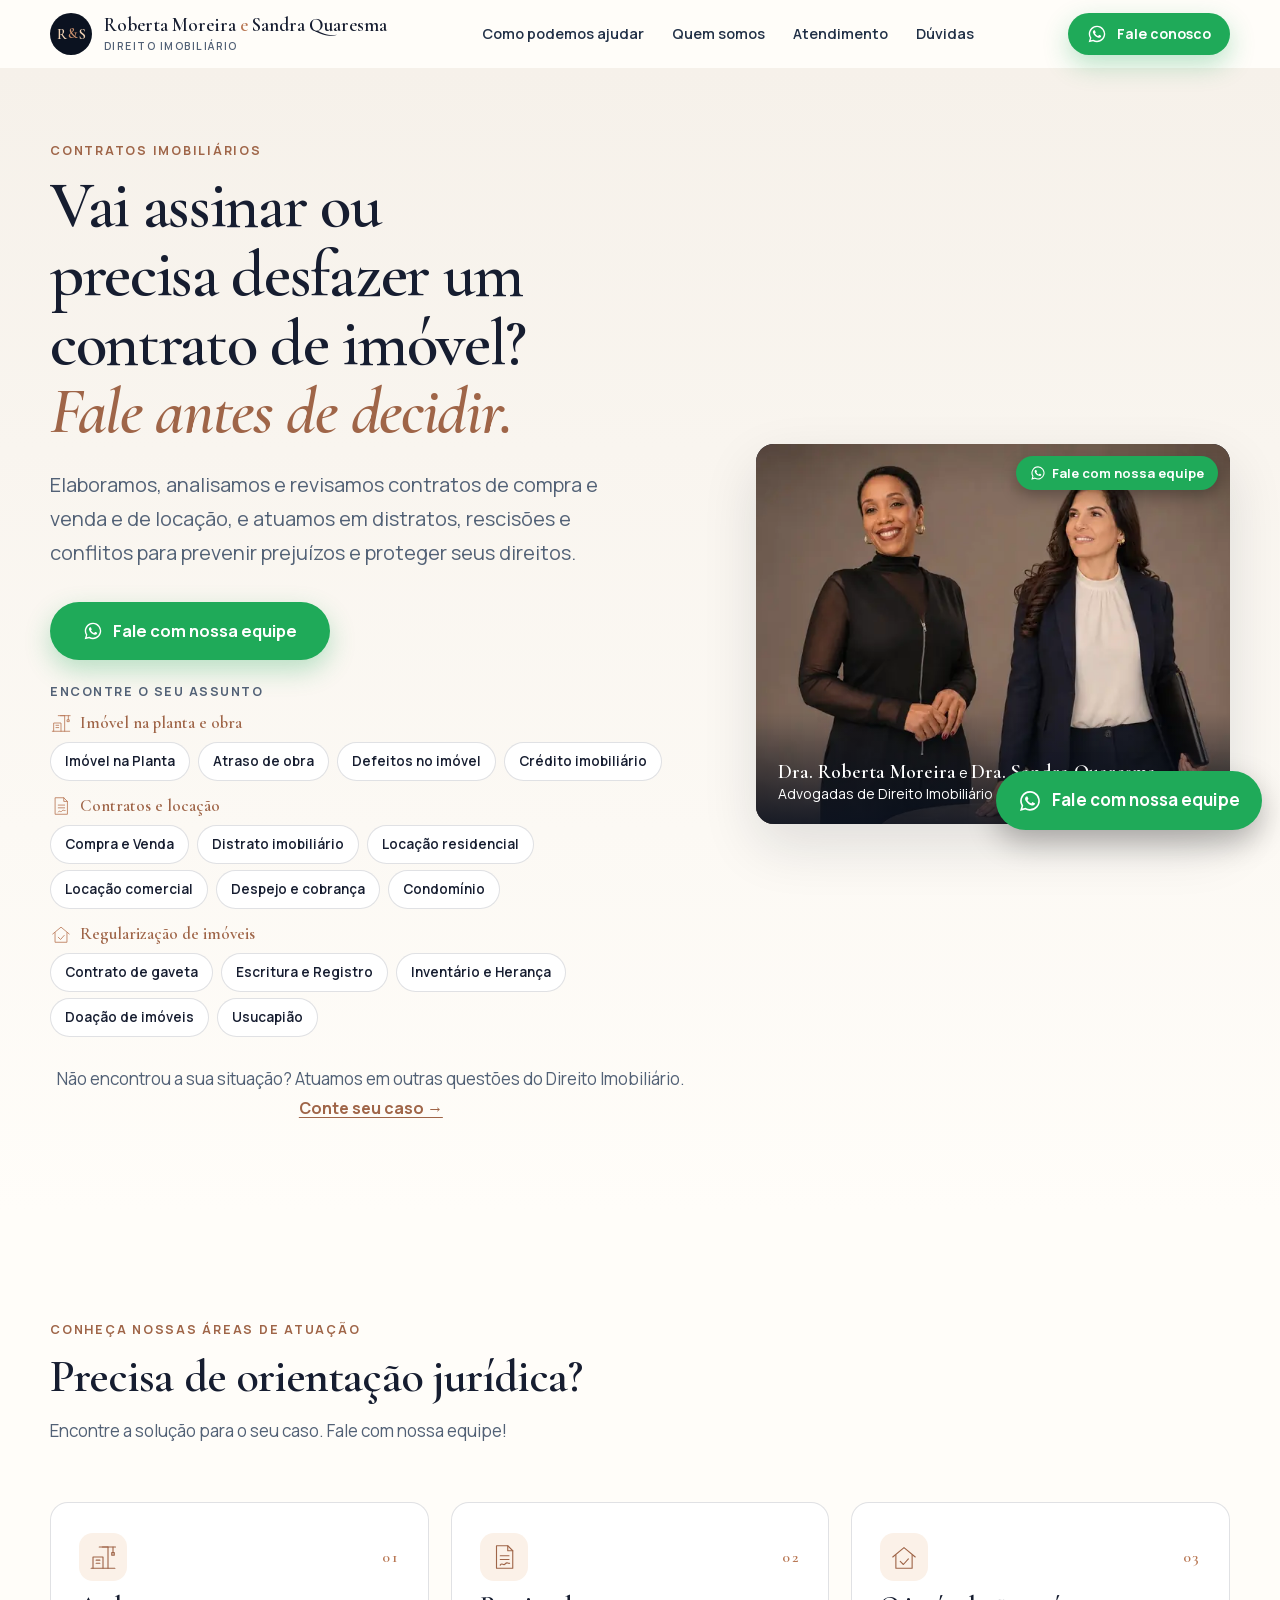
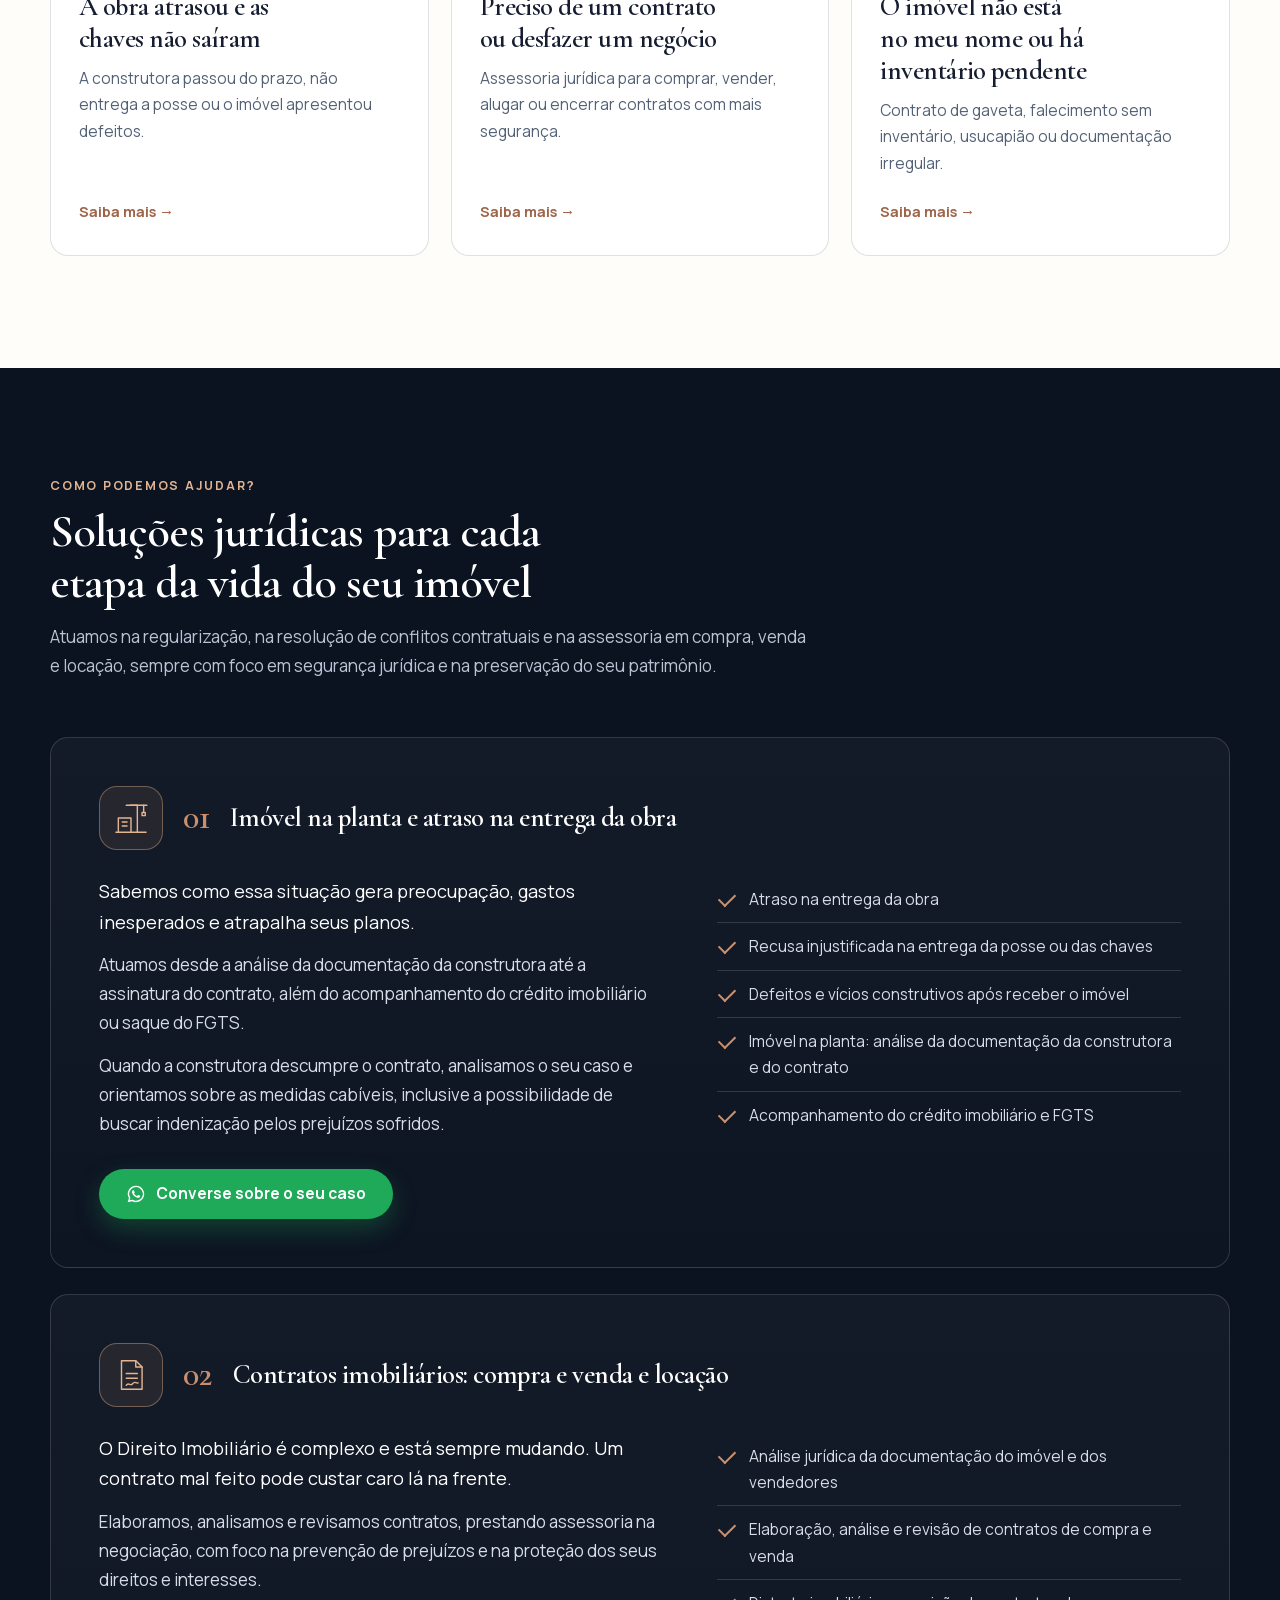
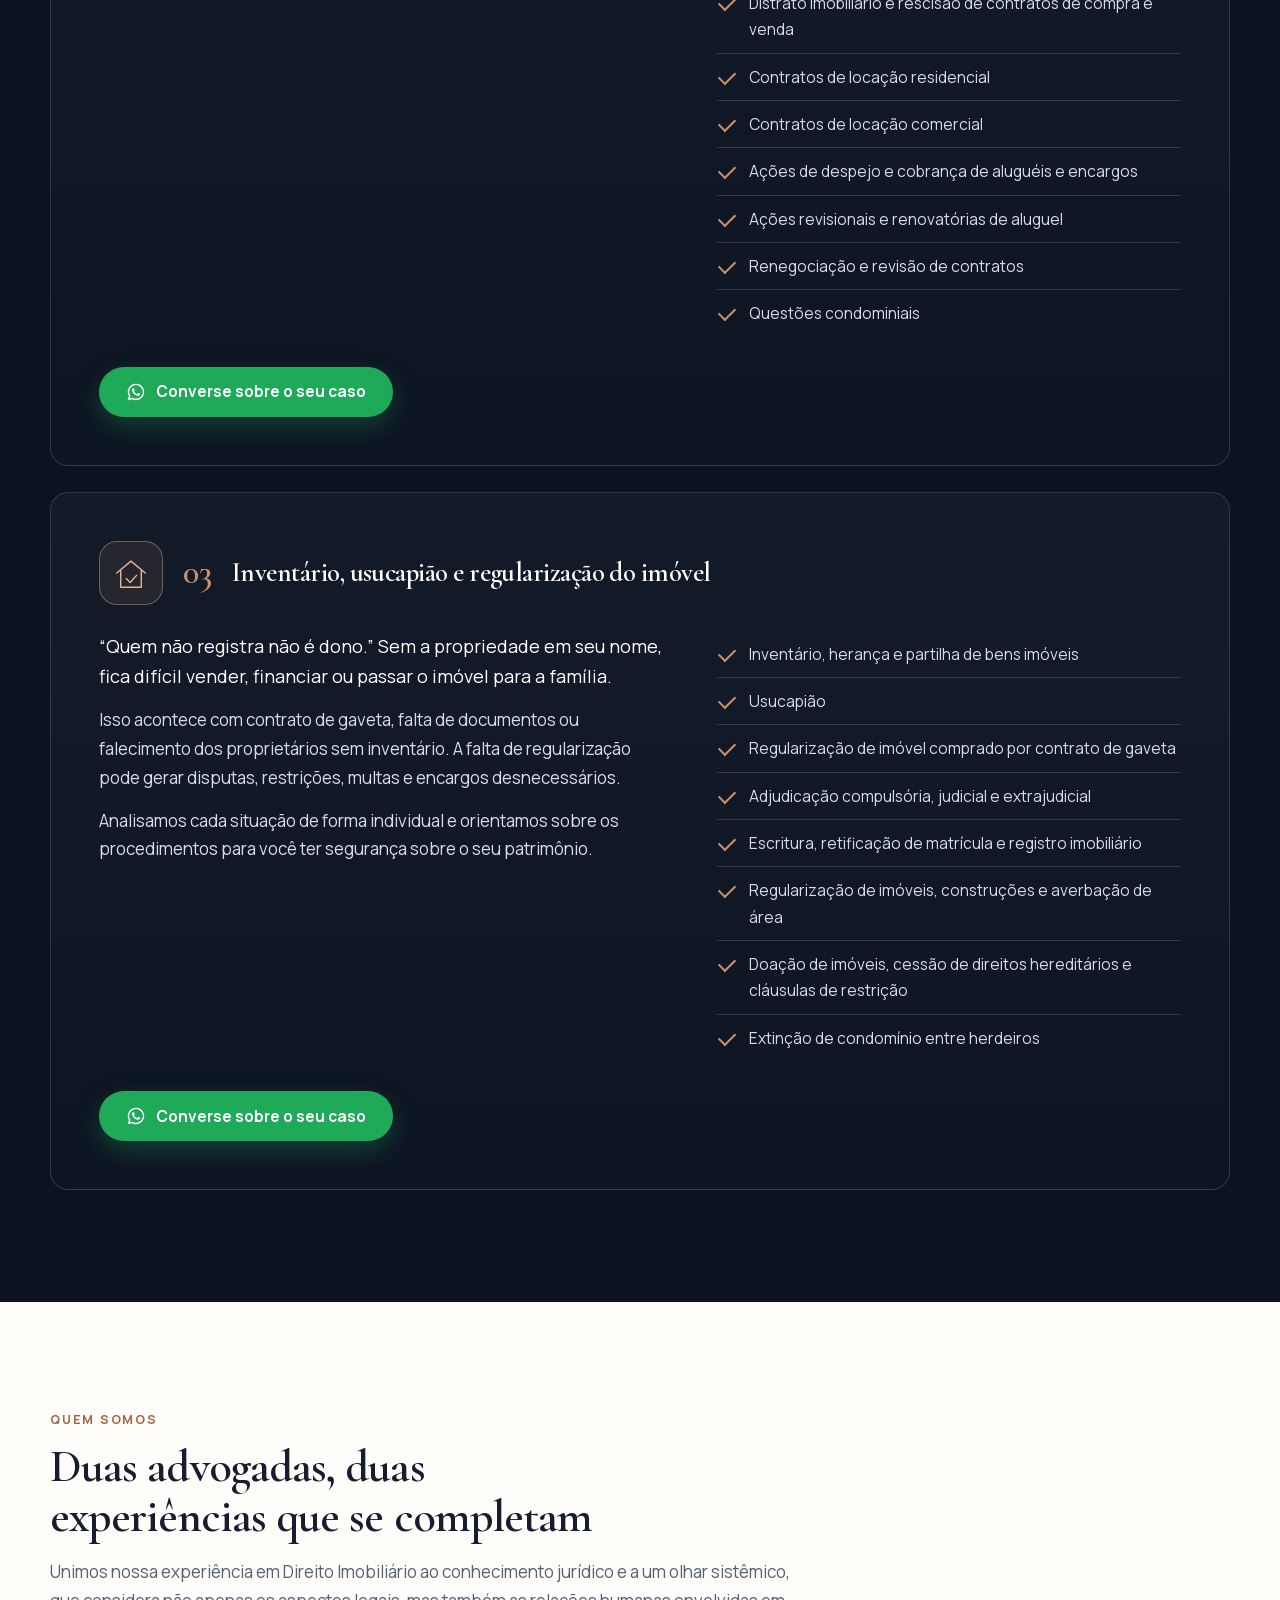
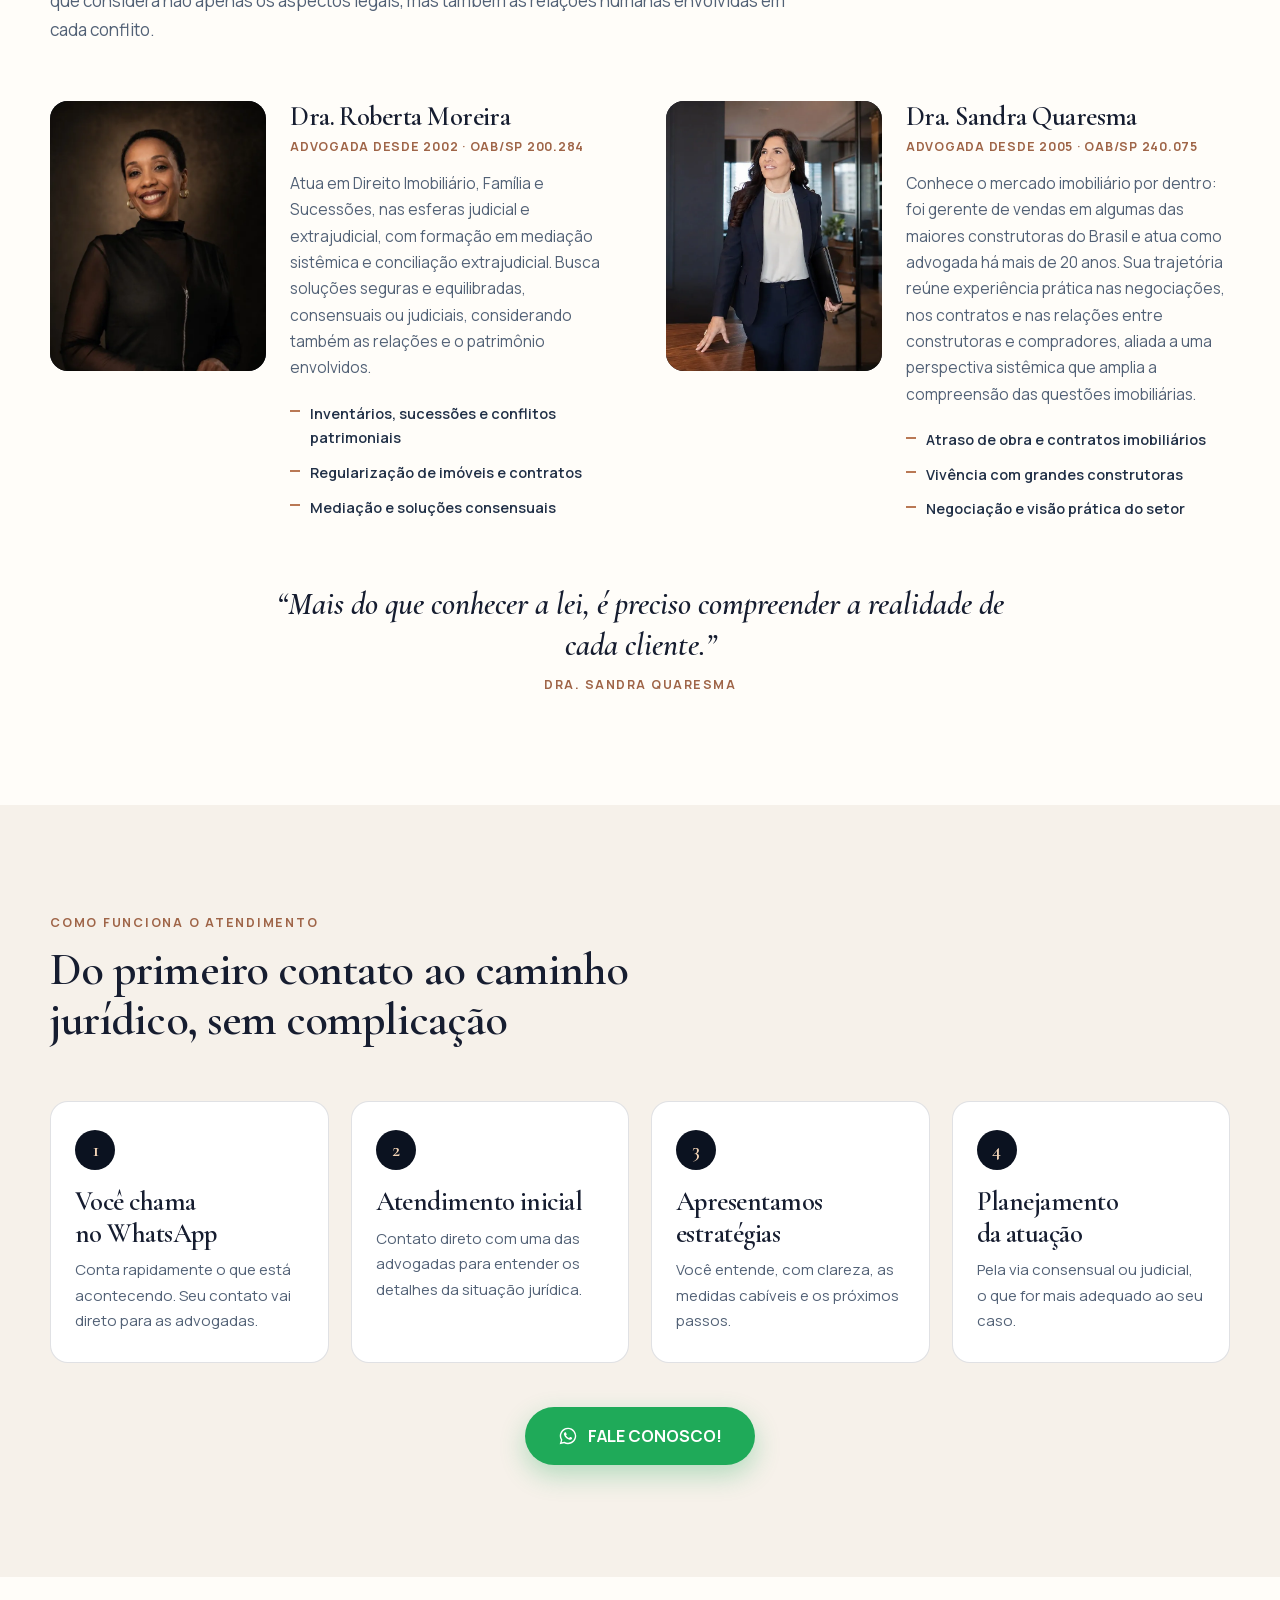
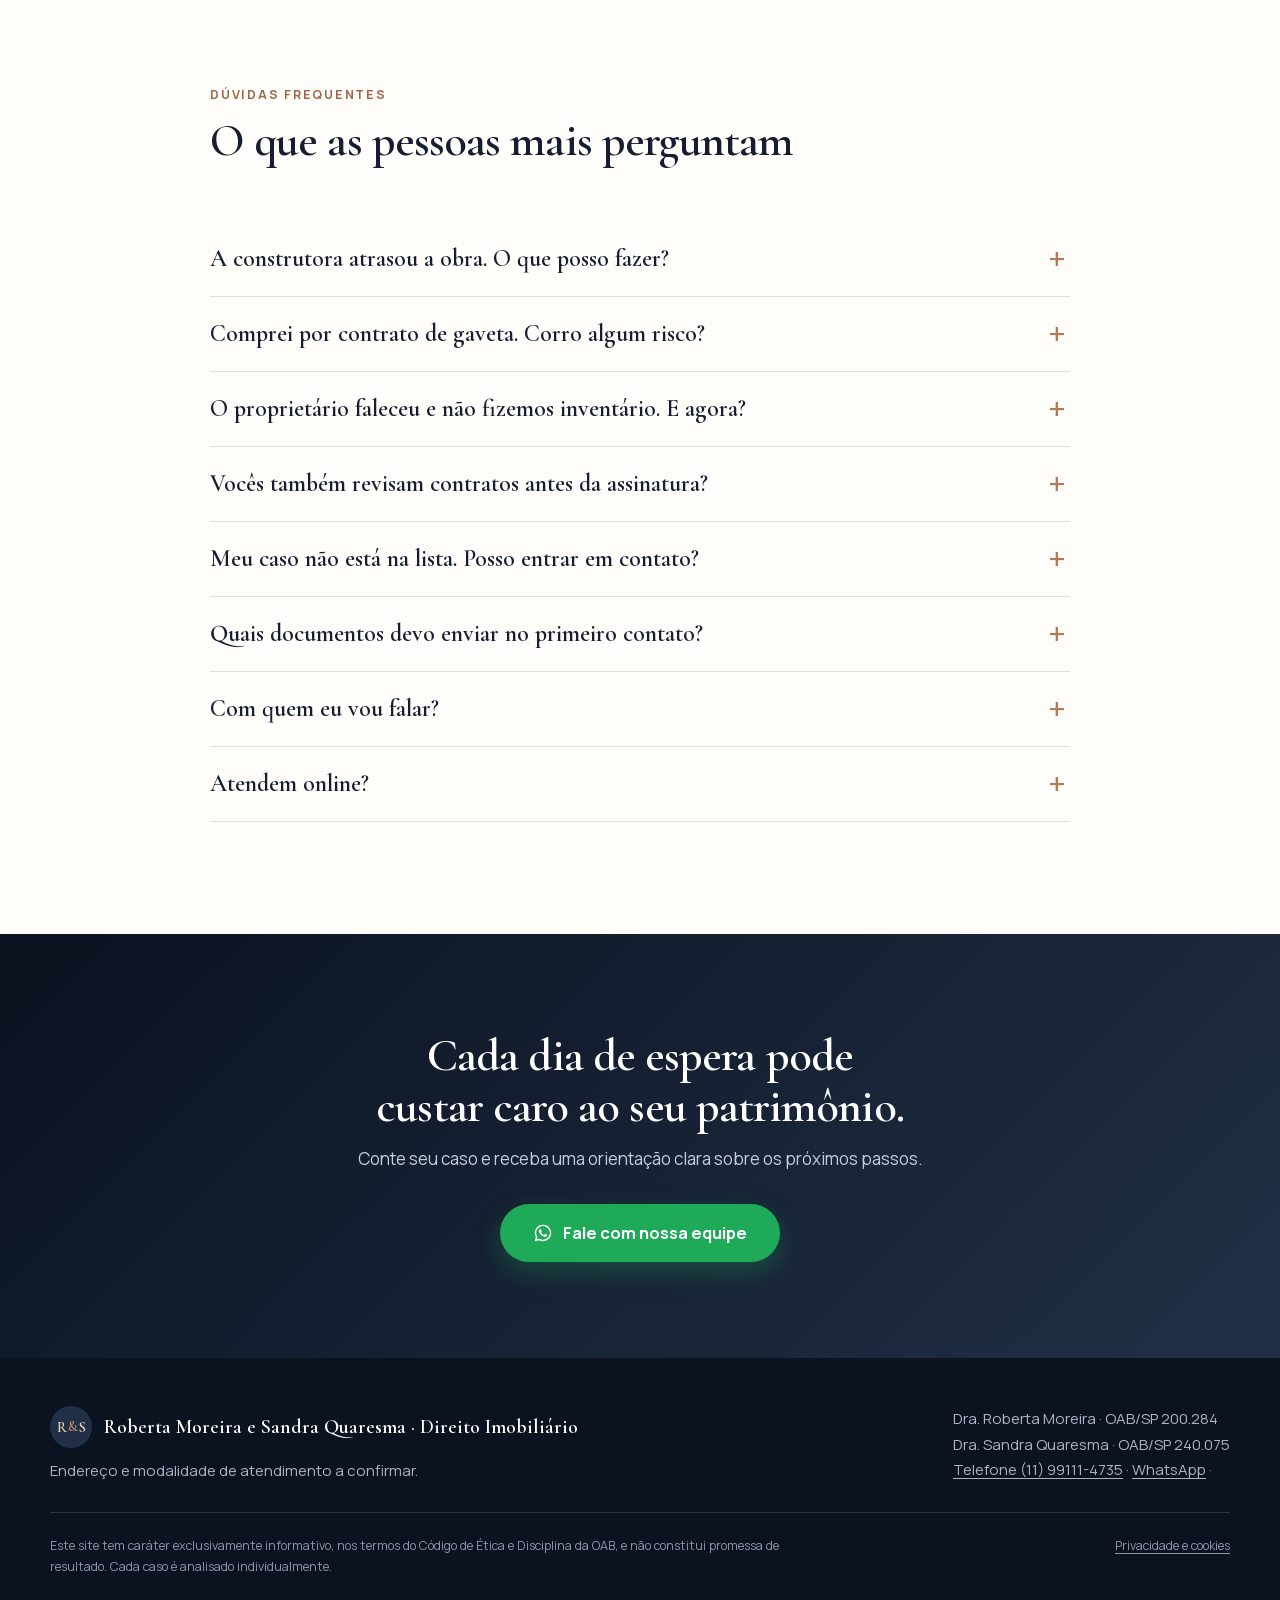
==== tema-contratos.html @ 880c6e30 "LP: CSS crítico, fontes próprias e páginas de tema estáticas (CLS e LCP); respiro no topo (legenda a" ====
<!doctype html>
<html lang="pt-BR" class="no-js">
<head>
  <meta charset="utf-8">
  <meta name="viewport" content="width=device-width, initial-scale=1, viewport-fit=cover">
  <link rel="preload" as="image" type="image/webp" href="/assets/img/roberta-e-sandra-768.webp" imagesrcset="/assets/img/roberta-e-sandra-768.webp 768w, /assets/img/roberta-e-sandra-1536.webp 1536w" imagesizes="(max-width: 960px) calc(100vw - 40px), 472px" fetchpriority="high">
  <link rel="preload" as="font" type="font/woff2" href="/assets/fonts/cormorant-garamond-normal.woff2" crossorigin>
  <link rel="preload" as="font" type="font/woff2" href="/assets/fonts/cormorant-garamond-italic.woff2" crossorigin>
  <link rel="preload" as="font" type="font/woff2" href="/assets/fonts/manrope.woff2" crossorigin>
  <!-- Google Tag Manager -->
  <script>(function(w,d,s,l,i){w[l]=w[l]||[];w[l].push({'gtm.start':
  new Date().getTime(),event:'gtm.js'});var f=d.getElementsByTagName(s)[0],
  j=d.createElement(s),dl=l!='dataLayer'?'&l='+l:'';j.async=true;j.src=
  'https://www.googletagmanager.com/gtm.js?id='+i+dl;f.parentNode.insertBefore(j,f);
  })(window,document,'script','dataLayer','GTM-NZN99WKX');</script>
  <!-- End Google Tag Manager -->
  <!-- Microsoft Clarity -->
  <script type="text/javascript">
    (function(c,l,a,r,i,t,y){
        c[a]=c[a]||function(){(c[a].q=c[a].q||[]).push(arguments)};
        t=l.createElement(r);t.async=1;t.src="https://www.clarity.ms/tag/"+i;
        y=l.getElementsByTagName(r)[0];y.parentNode.insertBefore(t,y);
    })(window, document, "clarity", "script", "zeppc6o10v");
  </script>
  <!-- End Microsoft Clarity -->
  <!-- Cadê o Lead -->
  <script src="https://cadeolead.com.br/tracker.js" data-key="pk_4b12a4bc3ca8487f8f5b4b126a5390c2" data-consent="banner" async></script>
  <!-- End Cadê o Lead -->
  <meta name="theme-color" content="#0b1220">
  <title>Contratos imobiliários | Roberta Moreira e Sandra Quaresma</title>
  <meta name="description" content="Elaboramos, analisamos e revisamos contratos de compra e venda e de locação, e atuamos em distratos, rescisões e conflitos para prevenir prejuízos e proteger seus direitos.">
  <meta property="og:title" content="Contratos imobiliários | Roberta Moreira e Sandra Quaresma">
  <meta property="og:description" content="Problema com seu imóvel? Analisamos seu caso e orientamos o melhor caminho.">
  <meta property="og:type" content="website">
  <meta property="og:locale" content="pt_BR">
  <meta name="robots" content="noindex"><!-- remover quando a página for ao ar no domínio definitivo -->
  <script>try{if(localStorage.getItem("lh_consent")===null)document.documentElement.classList.add("pede-cookies")}catch(e){document.documentElement.classList.add("pede-cookies")}</script>
  <style>@font-face{font-family:"Cormorant Garamond";font-style:normal;font-weight:500 700;font-display:swap;src:url(/assets/fonts/cormorant-garamond-normal.woff2) format("woff2")}@font-face{font-family:"Cormorant Garamond";font-style:italic;font-weight:500 700;font-display:swap;src:url(/assets/fonts/cormorant-garamond-italic.woff2) format("woff2")}@font-face{font-family:"Manrope";font-style:normal;font-weight:400 700;font-display:swap;src:url(/assets/fonts/manrope.woff2) format("woff2")}@font-face{font-family:"CG Georgia";font-style:normal;font-weight:500 700;src:local("Georgia Bold"),local("Georgia-Bold");size-adjust:79.5%}@font-face{font-family:"CG Georgia";font-style:italic;font-weight:500 700;src:local("Georgia Bold Italic"),local("Georgia-BoldItalic");size-adjust:71.2%}@font-face{font-family:"CG Noto";font-style:normal;font-weight:500 700;src:local("Noto Serif Bold"),local("NotoSerif-Bold");size-adjust:79.0%}@font-face{font-family:"CG Noto";font-style:italic;font-weight:500 700;src:local("Noto Serif Bold Italic"),local("NotoSerif-BoldItalic");size-adjust:71.1%}@font-face{font-family:"CG Times";font-style:normal;font-weight:500 700;src:local("Times New Roman Bold"),local("TimesNewRomanPS-BoldMT"),local("Liberation Serif Bold"),local("LiberationSerif-Bold");size-adjust:91.5%}@font-face{font-family:"CG Times";font-style:italic;font-weight:500 700;src:local("Times New Roman Bold Italic"),local("TimesNewRomanPS-BoldItalicMT"),local("Liberation Serif Bold Italic"),local("LiberationSerif-BoldItalic");size-adjust:86.1%}@font-face{font-family:"MR Arial";font-style:normal;font-weight:400 500;src:local("Arial"),local("ArialMT"),local("Helvetica"),local("Liberation Sans"),local("LiberationSans"),local("Arimo");size-adjust:103.25%}@font-face{font-family:"MR Arial";font-style:normal;font-weight:600 700;src:local("Arial Bold"),local("Arial-BoldMT"),local("Helvetica Bold"),local("Helvetica-Bold"),local("Liberation Sans Bold"),local("LiberationSans-Bold"),local("Arimo Bold");size-adjust:100.7%}@font-face{font-family:"MR Roboto";font-style:normal;font-weight:400 500;src:local("Roboto"),local("Roboto-Regular");size-adjust:102.5%}@font-face{font-family:"MR Roboto";font-style:normal;font-weight:600 700;src:local("Roboto Bold"),local("Roboto-Bold");size-adjust:106.6%}:root{--serif:"Cormorant Garamond","CG Georgia","CG Noto","CG Times",Georgia,serif;--sans:Manrope,"MR Arial","MR Roboto",Arial,sans-serif;--navy-950:#0b1220;--navy-900:#161d30;--navy-800:#213047;--navy-700:#324862;--copper-700:#9f6548;--copper-600:#b97855;--copper-500:#ca906d;--copper-300:#e3b491;--champagne:#f1d2b4;--ivory:#f6f1ea;--paper:#fffdf9;--graphite:#252d38;--slate:#526176;--line:rgba(22,29,48,.13);--line-d:rgba(255,255,255,.14);--wa:#1faa59;--wa-d:#168a47;--shell:min(1180px,calc(100vw - 40px));--r:18px;--shadow:0 22px 55px rgba(20,28,44,.12)}*{box-sizing:border-box}[hidden]{display:none!important}html{scroll-behavior:smooth;scroll-padding-top:80px}body{margin:0;background:var(--paper);color:var(--graphite);font:400 17px/1.7 var(--sans);-webkit-font-smoothing:antialiased}h1,h2,h3,p,ul,ol,figure{margin:0}ul,ol{padding:0;list-style:none}h1,h2,h3{font-family:var(--serif);color:var(--navy-900);font-weight:600;letter-spacing:-.02em;text-wrap:balance}h1{font-size:clamp(40px,5.6vw,66px);line-height:1.04}h1 em{color:var(--copper-700);font-style:italic}h2{font-size:clamp(32px,4vw,46px);line-height:1.1}h3{font-size:clamp(22px,2.2vw,27px);line-height:1.18}a{color:inherit;text-decoration:none}img{max-width:100%;display:block}:focus-visible{outline:3px solid var(--copper-300);outline-offset:3px}.shell{width:var(--shell);margin-inline:auto}.eyebrow{font:700 12.5px/1 var(--sans);letter-spacing:.14em;text-transform:uppercase;color:var(--copper-700);margin-bottom:14px}.section--dark .eyebrow,.sec-head--light .eyebrow{color:var(--copper-300)}.sec-head p:not(.eyebrow){margin-top:16px;color:var(--slate)}.sec-head--light p:not(.eyebrow){color:#b9c3d3}.ico{width:20px;height:20px;flex:none}.btn{display:inline-flex;align-items:center;justify-content:center;gap:10px;padding:14px 26px;border-radius:999px;border:1.5px solid transparent;font:700 15.5px/1.2 var(--sans);cursor:pointer;transition:transform .15s,background .15s,box-shadow .15s;text-align:center}.btn:hover{transform:translateY(-2px)}.btn--wa{background:var(--wa);color:#fff;box-shadow:0 10px 26px rgba(31,170,89,.3)}.btn--wa:hover{background:var(--wa-d)}.btn--copper{background:var(--copper-600);color:#fff}.btn--copper:hover{background:var(--copper-700)}.btn--ghost{border-color:var(--navy-900);color:var(--navy-900)}.btn--ghost:hover{background:var(--navy-900);color:#fff}.btn--ghost-light{border-color:var(--line-d);color:#fff;background:transparent}.btn--ghost-light:hover{background:rgba(255,255,255,.08)}.btn--lg{padding:18px 32px;font-size:16.5px}.btn--sm{padding:10px 18px;font-size:14px;white-space:nowrap}.topbar{position:sticky;top:0;z-index:50;background:rgba(255,253,249,.92);backdrop-filter:blur(10px);transition:box-shadow .2s}.topbar.is-scrolled{box-shadow:0 1px 0 var(--line)}.topbar__in{display:flex;align-items:center;justify-content:space-between;gap:20px;min-height:68px}.brand{display:flex;align-items:center;gap:12px}.brand__mark{white-space:nowrap;display:inline-flex;align-items:center;justify-content:center;flex:none;width:42px;height:42px;border-radius:50%;background:var(--navy-950);color:var(--champagne);font:600 15px/1 var(--serif);letter-spacing:0}.brand__mark i{font-style:normal;color:var(--copper-500);margin:0 1px;font-size:14px}.brand__txt{font:600 20px/1.1 var(--serif);color:var(--navy-900)}.brand__txt i{font-style:normal;color:var(--copper-600)}.brand__txt small{display:block;font:600 10.5px/1.4 var(--sans);letter-spacing:.14em;text-transform:uppercase;color:var(--slate);margin-top:3px}.nav{display:flex;gap:28px;font-weight:600;font-size:14.5px;color:var(--navy-800)}.nav a:hover{color:var(--copper-700)}.hero{background:linear-gradient(180deg,var(--ivory),var(--paper));padding-block:clamp(40px,6vw,84px) clamp(56px,7vw,96px)}.hero__in{display:grid;grid-template-columns:1.15fr .85fr;gap:clamp(32px,5vw,72px);align-items:center}.lead{font-size:clamp(17px,1.6vw,20px);color:var(--slate);margin:22px 0 32px;max-width:560px}.hero__cta{display:flex;flex-wrap:wrap;gap:14px}.photo{position:relative;overflow:hidden;border-radius:var(--r);background:var(--navy-900);box-shadow:var(--shadow);width:100%}.photo img{position:absolute;inset:0;width:100%;height:100%;object-fit:cover}.photo__ph{position:absolute;inset:0;display:flex;flex-direction:column;align-items:center;justify-content:center;gap:8px;text-align:center;padding:20px;color:var(--champagne);background:repeating-linear-gradient(135deg,rgba(255,255,255,.04) 0 14px,transparent 14px 28px),linear-gradient(160deg,var(--navy-800),var(--navy-950));border:1.5px dashed rgba(241,210,180,.45);border-radius:var(--r)}.photo__ph span{font:600 22px/1.2 var(--serif)}.photo__ph small{font-size:12px;color:#9fb0c6;line-height:1.5}.photo.has-img .photo__ph{display:none}.photo figcaption{position:absolute;left:0;right:0;bottom:0;padding:48px 22px 20px;color:#fff;font-size:14px;line-height:1.4;background:linear-gradient(0deg,rgba(11,18,32,.86),transparent)}.photo figcaption b{font:600 20px var(--serif)}.person .photo{box-shadow:none}.opt input:focus-visible+span{outline:3px solid var(--copper-300)}.quiz__nav .btn--ghost-light{color:var(--navy-800);border-color:var(--line)}.quiz__nav .btn:last-child{margin-left:auto}.brand--foot{color:#fff;font:600 20px var(--serif);margin-bottom:10px}.brand--foot .brand__mark{background:var(--navy-800)}.fab{position:fixed;right:18px;bottom:18px;z-index:60;display:flex;align-items:center;gap:10px;padding:15px 22px;border-radius:999px;background:var(--wa);color:#fff;font-weight:700;box-shadow:0 12px 30px rgba(0,0,0,.28);transition:transform .15s}.fab:hover{transform:translateY(-3px);background:var(--wa-d)}.fab .ico{width:24px;height:24px}@media (max-width:960px){.nav{display:none}.hero__in,.pillar__body,.people,.quiz-wrap{grid-template-columns:minmax(0,1fr)}.hero__photo{max-width:420px;margin-inline:auto;order:-1}}@media (max-width:620px){body{font-size:16px}.hero__cta .btn{width:100%}.person .photo{max-width:300px}.pillar .btn{width:100%}.brand__txt small{display:none}.fab span{display:none}.fab{padding:15px}}@media (prefers-reduced-motion:reduce){*{transition:none!important;scroll-behavior:auto!important}}.topics{margin-top:30px}.topics p{font:700 12.5px/1 var(--sans);letter-spacing:.12em;text-transform:uppercase;color:var(--slate);margin-bottom:12px}.topics ul{display:flex;flex-wrap:wrap;gap:8px}.topics a{display:inline-block;padding:9px 16px;border:1.5px solid var(--line);border-radius:999px;background:#fff;font-weight:700;font-size:14px;color:var(--navy-900);transition:.15s}.topics a:hover{border-color:var(--copper-600);color:var(--copper-700);transform:translateY(-1px)}.situ__other{margin-top:28px;text-align:center;color:var(--slate)}.linkbtn{background:none;border:0;padding:0;font:700 16px var(--sans);color:var(--copper-700);cursor:pointer;text-decoration:underline;text-underline-offset:3px}.hero__photo.is-duo{display:grid;grid-template-columns:1fr 1fr}.hero__photo.is-duo img{position:static;height:100%}.hero__photo.is-duo figcaption{grid-column:1/-1;position:absolute}.leadmodal{width:min(460px,calc(100vw - 28px));max-height:calc(100dvh - 28px);overflow:auto;border:0;border-radius:var(--r);padding:clamp(22px,4vw,34px);background:var(--paper);color:var(--graphite);box-shadow:0 40px 90px rgba(0,0,0,.45)}.leadmodal::backdrop{background:rgba(11,18,32,.72);backdrop-filter:blur(3px)}.leadmodal h2{font-size:clamp(28px,5vw,34px);margin-bottom:6px}.lead__sub{color:var(--slate);font-size:15px;margin-bottom:20px}.lead__x{position:absolute;right:12px;top:8px;width:40px;height:40px;border:0;background:none;font-size:30px;line-height:1;color:var(--slate);cursor:pointer}.leadmodal .field{margin-bottom:14px}.lead__err{color:#b3261e;font-weight:600;font-size:14.5px;margin-bottom:10px}.lead__go{width:100%}@media (max-width:960px){.hero__photo{aspect-ratio:5/4!important;max-width:520px}.hero__photo img{object-position:center 20%}}.topics{margin-top:26px;display:grid;gap:14px}.topics__title{margin:0!important}.topics__g{display:grid;gap:8px}.topics__g>span{font:600 17px/1.2 var(--serif);color:var(--copper-700)}.topics__g ul{display:flex;flex-wrap:wrap;gap:6px 8px}.topics a{padding:7px 14px;font-size:13.5px;font-weight:600}.brand__txt{font-size:19px}.brand__txt small{white-space:nowrap}@media (max-width:620px){.topbar .btn--wa{display:none}.brand__txt{font-size:17px;line-height:1.15}}.tico{width:44px;height:44px;flex:none;color:var(--copper-600)}.tico--sm{width:22px;height:22px;margin-right:8px;vertical-align:-5px}.topics__g>span{display:flex;align-items:center}.situ__top .tico{width:48px;height:48px;padding:9px;border-radius:14px;background:#fbf1e8;color:var(--copper-700)}.pillar__ico .tico{width:38px;height:38px;color:var(--copper-300)}@media (max-width:620px){.pillar__ico .tico{width:30px;height:30px}}.person .photo img{object-position:center 12%}.hero__photo.is-duo{display:grid;grid-template-columns:1fr 1fr;gap:3px;background:var(--navy-950)}.hero__photo.is-duo img{position:static;display:block;width:100%;height:100%;min-width:0;object-fit:cover;object-position:center 15%}.hero__photo.is-duo figcaption{position:absolute;left:0;right:0;bottom:0}.hero__photo{aspect-ratio:5/4}.fab{bottom:calc(18px + var(--cookie-h,0px))}.hero__photo[data-wa]{cursor:pointer}.hero__photo[data-wa]:focus-visible{outline:3px solid var(--copper-300);outline-offset:3px}.photo__tap{position:absolute;top:12px;right:12px;z-index:2;display:inline-flex;align-items:center;gap:6px;padding:9px 14px;border-radius:999px;background:var(--wa);color:#fff;font:700 13px/1 var(--sans);box-shadow:0 6px 16px rgba(0,0,0,.28)}.photo__tap .ico{width:16px;height:16px}[data-leadhub-consent]{left:0!important;right:0!important;bottom:0!important;width:100%!important;max-width:none!important;margin:0!important;border-radius:0!important;padding:8px 14px!important;display:flex!important;align-items:center!important;gap:12px!important;box-shadow:0 -4px 16px rgba(0,0,0,.22)!important;font:12px/1.3 system-ui,-apple-system,"Segoe UI",Roboto,sans-serif!important}[data-leadhub-consent] p{margin:0!important;flex:1 1 auto!important;min-width:0!important}[data-leadhub-consent] div{flex:0 0 auto!important;display:flex!important;gap:8px!important}[data-leadhub-consent] button{flex:none!important;min-height:36px!important;padding:0 14px!important;border-radius:8px!important;font:600 13px system-ui,sans-serif!important;white-space:nowrap!important}@media (max-width:960px){.hero{padding-block:18px 40px}.hero__in{display:flex;flex-direction:column;align-items:stretch;gap:0}.hero__copy{display:contents}.hero .eyebrow{order:1;margin-bottom:10px}.hero h1{order:2}.hero .lead{order:3;margin:14px 0 20px}.hero__cta{order:4}.hero__photo{order:5;margin:28px auto 0;width:100%}.topics{order:6;width:100%}.situ__other--hero{order:7}}@media (max-width:620px){.hero h1{font-size:34px;line-height:1.08}.hero .lead{font-size:16px;line-height:1.55}.hero__cta .btn{padding:14px 18px;min-height:56px}.fab{left:0;right:0;bottom:var(--cookie-h,0px);width:100%;min-height:56px;justify-content:center;padding:12px 16px;border-radius:0;font-size:16px;box-shadow:0 -6px 20px rgba(0,0,0,.18)}.fab span{display:inline}[data-leadhub-consent]{font-size:11px!important;line-height:1.25!important;padding:7px 10px!important;gap:8px!important}[data-leadhub-consent] div{flex-direction:column!important;gap:5px!important}[data-leadhub-consent] button{min-height:30px!important;padding:0 10px!important;font-size:12px!important}}@media (max-width:620px){.fab{padding-bottom:calc(12px + var(--fab-safe,0px));min-height:calc(56px + var(--fab-safe,0px))}[data-leadhub-consent]{padding-bottom:calc(7px + env(safe-area-inset-bottom,0px))!important}}@media (max-width:620px){.hero__photo{aspect-ratio:21/9!important;margin-top:20px}.hero__photo img{object-position:center 24%}.hero__photo figcaption{padding:26px 14px 9px;font-size:13px;line-height:1.25}.hero__photo figcaption b{font-size:15px;font-weight:600}.cap__sub{display:none}.photo__tap{top:9px;right:9px;padding:8px;gap:0;font-size:0}.photo__tap .ico{width:20px;height:20px}}@media (max-width:400px){.hero{padding-top:12px}.hero .eyebrow{margin-bottom:6px}.hero h1{font-size:31px}.hero .lead{font-size:15px;line-height:1.5;margin:10px 0 16px}.hero__cta .btn{min-height:52px;padding:12px 16px}.hero__photo{aspect-ratio:5/2!important;margin-top:14px}}html.pede-cookies{--cookie-h:52px}html:not(.pede-cookies){--fab-safe:env(safe-area-inset-bottom,0px)}@media (max-width:620px){html.pede-cookies{--cookie-h:83px}}@media (max-width:375px){html.pede-cookies{--cookie-h:97px}}@media (max-width:620px){body:not([data-tema]) .hero h1{text-wrap:balance;max-width:21ch}}</style>
  <link rel="stylesheet" href="/assets/styles.min.css" media="print" onload="this.media='all';this.onload=null">
  <noscript><link rel="stylesheet" href="/assets/styles.min.css"></noscript>
  <script>document.documentElement.classList.remove("no-js");</script>
</head>
<body data-tema="contratos" data-static>
<!-- Google Tag Manager (noscript) -->
<noscript><iframe src="https://www.googletagmanager.com/ns.html?id=GTM-NZN99WKX"
height="0" width="0" style="display:none;visibility:hidden"></iframe></noscript>
<!-- End Google Tag Manager (noscript) -->

<!-- ============ TOPO ============ -->
<header class="topbar" id="topo">
  <div class="shell topbar__in">
    <a class="brand" href="#topo" aria-label="Roberta Moreira e Sandra Quaresma, início">
      <span class="brand__mark">R<i>&amp;</i>S</span>
      <span class="brand__txt">Roberta Moreira <i>e</i> Sandra Quaresma<small>Direito Imobiliário</small></span>
    </a>
    <nav class="nav" aria-label="Principal">
      <a href="#areas">Como podemos ajudar</a>
      <a href="#sobre">Quem somos</a>
      <a href="#atendimento">Atendimento</a>
      <a href="#faq">Dúvidas</a>
    </nav>
    <a class="btn btn--sm btn--wa" href="#" data-wa="topo">
      <svg class="ico" viewBox="0 0 24 24" aria-hidden="true"><use href="#i-wa"/></svg> Fale conosco
    </a>
  </div>
</header>

<main>

<!-- ============ HERO ============ -->
<section class="hero">
  <div class="shell hero__in">
    <div class="hero__copy">
      <p class="eyebrow">Contratos imobiliários</p>
      <h1>Vai assinar ou precisa desfazer um contrato de imóvel? <em>Fale antes de decidir.</em></h1>
      <p class="lead">Elaboramos, analisamos e revisamos contratos de compra e venda e de locação, e atuamos em distratos, rescisões e conflitos para prevenir prejuízos e proteger seus direitos.</p>
      <div class="hero__cta">
        <a class="btn btn--wa btn--lg" href="#" data-wa="hero">
          <svg class="ico" viewBox="0 0 24 24" aria-hidden="true"><use href="#i-wa"/></svg> Fale com nossa equipe
        </a>
      </div>
      <nav class="topics" aria-label="Encontre o seu assunto">
        <p class="topics__title">Encontre o seu assunto</p>
        <div class="topics__g"><span><svg class="tico tico--sm" viewBox="0 0 48 48" aria-hidden="true"><use href="#i-obra"/></svg>Imóvel na planta e obra</span><ul>
          <li><a href="#obra" data-item="t-planta">Imóvel na Planta</a></li>
          <li><a href="#obra" data-item="t-atraso">Atraso de obra</a></li>
          <li><a href="#obra" data-item="t-defeitos">Defeitos no imóvel</a></li>
          <li><a href="#obra" data-item="t-financiamento">Crédito imobiliário</a></li>
        </ul></div>
        <div class="topics__g"><span><svg class="tico tico--sm" viewBox="0 0 48 48" aria-hidden="true"><use href="#i-contrato"/></svg>Contratos e locação</span><ul>
          <li><a href="#contratos" data-item="t-compra">Compra e Venda</a></li>
          <li><a href="#contratos" data-item="t-distrato">Distrato imobiliário</a></li>
          <li><a href="#contratos" data-item="locacao">Locação residencial</a></li>
          <li><a href="#contratos" data-item="locacao-com">Locação comercial</a></li>
          <li><a href="#contratos" data-item="t-despejo">Despejo e cobrança</a></li>
          <li><a href="#contratos" data-item="t-condominio">Condomínio</a></li>
        </ul></div>
        <div class="topics__g"><span><svg class="tico tico--sm" viewBox="0 0 48 48" aria-hidden="true"><use href="#i-regulariza"/></svg>Regularização de imóveis</span><ul>
          <li><a href="#inventario" data-item="regularizacao">Contrato de gaveta</a></li>
          <li><a href="#inventario" data-item="t-escritura">Escritura e Registro</a></li>
          <li><a href="#inventario" data-item="t-inventario">Inventário e Herança</a></li>
          <li><a href="#inventario" data-item="t-doacao">Doação de imóveis</a></li>
          <li><a href="#inventario" data-item="usucapiao">Usucapião</a></li>
        </ul></div>
      </nav>
      <p class="situ__other situ__other--hero">Não encontrou a sua situação? Atuamos em outras questões do Direito Imobiliário. <button type="button" class="linkbtn" data-wa="indice" data-area="padrao">Conte seu caso →</button></p>
    </div>

    <figure class="hero__photo photo has-img" data-ratio="5/4" data-wa="foto" role="button" tabindex="0" aria-label="Fale com nossa equipe pelo WhatsApp">
      <picture>
        <source type="image/webp" srcset="/assets/img/roberta-e-sandra-768.webp 768w, /assets/img/roberta-e-sandra-1536.webp 1536w" sizes="(max-width: 960px) calc(100vw - 40px), 472px">
        <img src="/assets/img/roberta-e-sandra.jpg" width="1536" height="1024" alt="Dra. Roberta Moreira e Dra. Sandra Quaresma" fetchpriority="high" decoding="async">
      </picture>
      <span class="photo__tap" aria-hidden="true"><svg class="ico" viewBox="0 0 24 24"><use href="#i-wa"/></svg> Fale com nossa equipe</span>
      <figcaption><b>Dra. Roberta Moreira</b> e <b>Dra. Sandra Quaresma</b><span class="cap__sub"><br>Advogadas de Direito Imobiliário</span></figcaption>
    </figure>
  </div>
</section>

<!-- ============ RECONHECE A SITUAÇÃO ============ -->
<section class="section situ" id="situacao">
  <div class="shell">
    <header class="sec-head">
      <p class="eyebrow">Conheça nossas áreas de atuação</p>
      <h2>Precisa de orientação jurídica?</h2>
      <p>Encontre a solução para o seu caso. Fale com nossa equipe!</p>
    </header>
    <div class="situ__grid">
      <article class="situ__card">
        <div class="situ__top"><svg class="tico" viewBox="0 0 48 48" aria-hidden="true"><use href="#i-obra"/></svg><span class="situ__n">01</span></div>
        <h3>A obra atrasou e as chaves não saíram</h3>
        <p>A construtora passou do prazo, não entrega a posse ou o imóvel apresentou defeitos.</p>
        <div class="situ__act">
          <a class="more" href="#obra">Saiba mais →</a>
        </div>
      </article>
      <article class="situ__card">
        <div class="situ__top"><svg class="tico" viewBox="0 0 48 48" aria-hidden="true"><use href="#i-contrato"/></svg><span class="situ__n">02</span></div>
        <h3>Preciso de um contrato ou desfazer um negócio</h3>
        <p>Assessoria jurídica para comprar, vender, alugar ou encerrar contratos com mais segurança.</p>
        <div class="situ__act">
          <a class="more" href="#contratos">Saiba mais →</a>
        </div>
      </article>
      <article class="situ__card">
        <div class="situ__top"><svg class="tico" viewBox="0 0 48 48" aria-hidden="true"><use href="#i-regulariza"/></svg><span class="situ__n">03</span></div>
        <h3>O imóvel não está no meu nome ou há inventário pendente</h3>
        <p>Contrato de gaveta, falecimento sem inventário, usucapião ou documentação irregular.</p>
        <div class="situ__act">
          <a class="more" href="#inventario">Saiba mais →</a>
        </div>
      </article>
    </div>
  </div>
</section>

<!-- ============ ÁREAS (3 PILARES) ============ -->
<section class="section section--dark areas" id="areas">
  <div class="shell">
    <header class="sec-head sec-head--light">
      <p class="eyebrow">Como podemos ajudar?</p>
      <h2>Soluções jurídicas para cada etapa da vida do seu imóvel</h2>
      <p>Atuamos na regularização, na resolução de conflitos contratuais e na assessoria em compra, venda e locação, sempre com foco em segurança jurídica e na preservação do seu patrimônio.</p>
    </header>

    <!-- Pilar 1 -->
    <article class="pillar" id="obra">
      <div class="pillar__head">
        <span class="pillar__ico"><svg class="tico" viewBox="0 0 48 48" aria-hidden="true"><use href="#i-obra"/></svg></span>
        <span class="pillar__n">01</span>
        <h3>Imóvel na planta e atraso na entrega da obra</h3>
      </div>
      <div class="pillar__body">
        <div>
          <p class="pillar__pain">Sabemos como essa situação gera preocupação, gastos inesperados e atrapalha seus planos.</p>
          <p>Atuamos desde a análise da documentação da construtora até a assinatura do contrato, além do acompanhamento do crédito imobiliário ou saque do FGTS.</p>
          <p>Quando a construtora descumpre o contrato, analisamos o seu caso e orientamos sobre as medidas cabíveis, inclusive a possibilidade de buscar indenização pelos prejuízos sofridos.</p>
        </div>
        <ul class="ticks">
          <li id="t-atraso">Atraso na entrega da obra</li>
          <li>Recusa injustificada na entrega da posse ou das chaves</li>
          <li id="t-defeitos">Defeitos e vícios construtivos após receber o imóvel</li>
          <li id="t-planta">Imóvel na planta: análise da documentação da construtora e do contrato</li>
          <li id="t-financiamento">Acompanhamento do crédito imobiliário e FGTS</li>
        </ul>
      </div>
      <a class="btn btn--wa" href="#" data-wa="pilar" data-area="obra"><svg class="ico" viewBox="0 0 24 24" aria-hidden="true"><use href="#i-wa"/></svg> Converse sobre o seu caso</a>
    </article>

    <!-- Pilar 2 -->
    <article class="pillar" id="contratos">
      <div class="pillar__head">
        <span class="pillar__ico"><svg class="tico" viewBox="0 0 48 48" aria-hidden="true"><use href="#i-contrato"/></svg></span>
        <span class="pillar__n">02</span>
        <h3>Contratos imobiliários: compra e venda e locação</h3>
      </div>
      <div class="pillar__body">
        <div>
          <p class="pillar__pain">O Direito Imobiliário é complexo e está sempre mudando. Um contrato mal feito pode custar caro lá na frente.</p>
          <p>Elaboramos, analisamos e revisamos contratos, prestando assessoria na negociação, com foco na prevenção de prejuízos e na proteção dos seus direitos e interesses.</p>
        </div>
        <ul class="ticks">
          <li>Análise jurídica da documentação do imóvel e dos vendedores</li>
          <li id="t-compra">Elaboração, análise e revisão de contratos de compra e venda</li>
          <li id="t-distrato">Distrato imobiliário e rescisão de contratos de compra e venda</li>
          <li id="locacao">Contratos de locação residencial</li>
          <li id="locacao-com">Contratos de locação comercial</li>
          <li id="t-despejo">Ações de despejo e cobrança de aluguéis e encargos</li>
          <li>Ações revisionais e renovatórias de aluguel</li>
          <li>Renegociação e revisão de contratos</li>
          <li id="t-condominio">Questões condominiais</li>
        </ul>
      </div>
      <a class="btn btn--wa" href="#" data-wa="pilar" data-area="contratos"><svg class="ico" viewBox="0 0 24 24" aria-hidden="true"><use href="#i-wa"/></svg> Converse sobre o seu caso</a>
    </article>

    <!-- Pilar 3 -->
    <article class="pillar" id="inventario">
      <div class="pillar__head">
        <span class="pillar__ico"><svg class="tico" viewBox="0 0 48 48" aria-hidden="true"><use href="#i-regulariza"/></svg></span>
        <span class="pillar__n">03</span>
        <h3>Inventário, usucapião e regularização do imóvel</h3>
      </div>
      <div class="pillar__body">
        <div>
          <p class="pillar__pain">“Quem não registra não é dono.” Sem a propriedade em seu nome, fica difícil vender, financiar ou passar o imóvel para a família.</p>
          <p>Isso acontece com contrato de gaveta, falta de documentos ou falecimento dos proprietários sem inventário. A falta de regularização pode gerar disputas, restrições, multas e encargos desnecessários.</p>
          <p>Analisamos cada situação de forma individual e orientamos sobre os procedimentos para você ter segurança sobre o seu patrimônio.</p>
        </div>
        <ul class="ticks">
          <li id="t-inventario">Inventário, herança e partilha de bens imóveis</li>
          <li id="usucapiao">Usucapião</li>
          <li id="regularizacao">Regularização de imóvel comprado por contrato de gaveta</li>
          <li>Adjudicação compulsória, judicial e extrajudicial</li>
          <li id="t-escritura">Escritura, retificação de matrícula e registro imobiliário</li>
          <li id="t-regulariza">Regularização de imóveis, construções e averbação de área</li>
          <li id="t-doacao">Doação de imóveis, cessão de direitos hereditários e cláusulas de restrição</li>
          <li>Extinção de condomínio entre herdeiros</li>
        </ul>
      </div>
      <a class="btn btn--wa" href="#" data-wa="pilar" data-area="inventario"><svg class="ico" viewBox="0 0 24 24" aria-hidden="true"><use href="#i-wa"/></svg> Converse sobre o seu caso</a>
    </article>
  </div>
</section>

<!-- ============ QUEM SOMOS ============ -->
<section class="section about" id="sobre">
  <div class="shell">
    <header class="sec-head">
      <p class="eyebrow">Quem somos</p>
      <h2>Duas advogadas, duas experiências que se completam</h2>
      <p>Unimos nossa experiência em Direito Imobiliário ao conhecimento jurídico e a um olhar sistêmico, que considera não apenas os aspectos legais, mas também as relações humanas envolvidas em cada conflito.</p>
    </header>

    <div class="people">
      <article class="person">
        <figure class="photo has-img" data-ratio="4/5"><img src="/assets/img/roberta.webp" width="600" height="1067" alt="Dra. Roberta Moreira" loading="lazy" decoding="async"></figure>
        <div class="person__txt">
          <h3>Dra. Roberta Moreira</h3>
          <p class="role">Advogada desde 2002 · OAB/SP 200.284</p>
          <p>Atua em Direito Imobiliário, Família e Sucessões, nas esferas judicial e extrajudicial, com formação em mediação sistêmica e conciliação extrajudicial. Busca soluções seguras e equilibradas, consensuais ou judiciais, considerando também as relações e o patrimônio envolvidos.</p>
          <ul class="mini">
            <li>Inventários, sucessões e conflitos patrimoniais</li>
            <li>Regularização de imóveis e contratos</li>
            <li>Mediação e soluções consensuais</li>
          </ul>
        </div>
      </article>

      <article class="person">
        <figure class="photo has-img" data-ratio="4/5"><img src="/assets/img/sandra.webp" width="753" height="941" alt="Dra. Sandra Quaresma" loading="lazy" decoding="async"></figure>
        <div class="person__txt">
          <h3>Dra. Sandra Quaresma</h3>
          <p class="role">Advogada desde 2005 · OAB/SP 240.075</p>
          <p>Conhece o mercado imobiliário por dentro: foi gerente de vendas em algumas das maiores construtoras do Brasil e atua como advogada há mais de 20 anos. Sua trajetória reúne experiência prática nas negociações, nos contratos e nas relações entre construtoras e compradores, aliada a uma perspectiva sistêmica que amplia a compreensão das questões imobiliárias.</p>
          <ul class="mini">
            <li>Atraso de obra e contratos imobiliários</li>
            <li>Vivência com grandes construtoras</li>
            <li>Negociação e visão prática do setor</li>
          </ul>
        </div>
      </article>
    </div>

    <blockquote class="quote">“Mais do que conhecer a lei, é preciso compreender a realidade de cada cliente.”<cite>Dra. Sandra Quaresma</cite></blockquote>

  </div>
</section>

<!-- ============ COMO FUNCIONA ============ -->
<section class="section section--soft steps" id="atendimento">
  <div class="shell">
    <header class="sec-head">
      <p class="eyebrow">Como funciona o atendimento</p>
      <h2>Do primeiro contato ao caminho jurídico, sem complicação</h2>
    </header>
    <ol class="steps__list">
      <li><span>1</span><h3>Você chama no WhatsApp</h3><p>Conta rapidamente o que está acontecendo. Seu contato vai direto para as advogadas.</p></li>
      <li><span>2</span><h3>Atendimento inicial</h3><p>Contato direto com uma das advogadas para entender os detalhes da situação jurídica.</p></li>
      <li><span>3</span><h3>Apresentamos estratégias</h3><p>Você entende, com clareza, as medidas cabíveis e os próximos passos.</p></li>
      <li><span>4</span><h3>Planejamento da atuação</h3><p>Pela via consensual ou judicial, o que for mais adequado ao seu caso.</p></li>
    </ol>
    <div class="center"><a class="btn btn--wa btn--lg" href="#" data-wa="como-funciona"><svg class="ico" viewBox="0 0 24 24" aria-hidden="true"><use href="#i-wa"/></svg> FALE CONOSCO!</a></div>
  </div>
</section>

<!-- ============ FAQ ============ -->
<section class="section faq" id="faq">
  <div class="shell faq__in">
    <header class="sec-head">
      <p class="eyebrow">Dúvidas frequentes</p>
      <h2>O que as pessoas mais perguntam</h2>
    </header>
    <div class="faq__list">
      <details><summary>A construtora atrasou a obra. O que posso fazer?</summary>
        <p>Cada contrato tem suas regras sobre prazo de entrega e tolerância. Analisamos o seu contrato e as circunstâncias do descumprimento e orientamos sobre as medidas cabíveis, inclusive a possibilidade de buscar indenização pelos prejuízos sofridos.</p></details>
      <details><summary>Comprei por contrato de gaveta. Corro algum risco?</summary>
        <p>A falta de registro pode dificultar a venda, o financiamento e a transferência do imóvel para familiares, além de gerar disputas e encargos. Analisamos o caso e indicamos o caminho para regularizar a propriedade em seu nome.</p></details>
      <details><summary>O proprietário faleceu e não fizemos inventário. E agora?</summary>
        <p>Sem inventário, em muitos casos não é possível concluir a transferência do imóvel. Orientamos sobre o procedimento adequado, consensual ou judicial, para regularizar a situação e dar segurança à família.</p></details>
      <details><summary>Vocês também revisam contratos antes da assinatura?</summary>
        <p>Sim. Elaboramos, analisamos e revisamos contratos de compra e venda e de locação, residencial ou comercial, para prevenir riscos antes que virem problema.</p></details>
      <details><summary>Meu caso não está na lista. Posso entrar em contato?</summary>
        <p>Pode. As áreas acima são as mais frequentes, mas não limitam a nossa atuação. Conte brevemente sua situação para uma avaliação inicial.</p></details>
      <details><summary>Quais documentos devo enviar no primeiro contato?</summary>
        <p>No primeiro contato basta uma breve explicação do que aconteceu. Depois, indicamos os documentos necessários conforme o tipo de imóvel, negócio ou conflito.</p></details>
      <details><summary>Com quem eu vou falar?</summary>
        <p>O atendimento é feito diretamente pelas advogadas, Dra. Roberta Moreira e Dra. Sandra Quaresma, conforme a natureza do seu caso.</p></details>
      <details><summary>Atendem online?</summary>
        <p>Sim. O atendimento pode ser online ou presencial, em São Paulo, mediante agendamento e conforme a necessidade do seu caso. O primeiro contato é pelo WhatsApp.</p></details>
    </div>
  </div>
</section>

<!-- ============ CTA FINAL ============ -->
<section class="cta">
  <div class="shell cta__in">
    <h2>Cada dia de espera pode custar caro ao seu patrimônio.</h2>
    <p>Conte seu caso e receba uma orientação clara sobre os próximos passos.</p>
    <a class="btn btn--wa btn--lg" href="#" data-wa="cta-final"><svg class="ico" viewBox="0 0 24 24" aria-hidden="true"><use href="#i-wa"/></svg> Fale com nossa equipe</a>
  </div>
</section>
</main>

<!-- ============ RODAPÉ ============ -->
<footer class="footer">
  <div class="shell footer__in">
    <div>
      <p class="brand brand--foot"><span class="brand__mark">R<i>&amp;</i>S</span> Roberta Moreira e Sandra Quaresma · Direito Imobiliário</p>
      <p class="muted" id="fAddr">Endereço e modalidade de atendimento a confirmar.</p>
    </div>
    <div class="muted">
      <p>Dra. Roberta Moreira · OAB/SP 200.284<br>Dra. Sandra Quaresma · OAB/SP 240.075</p>
      <p><a href="tel:+5511991114735" id="fTel" aria-label="Ligar para (11) 99111-4735">Telefone (11) 99111-4735</a> · <a href="#" data-wa="rodape">WhatsApp</a> · <a href="#" id="fInsta" hidden>Instagram</a></p>
    </div>
  </div>
  <div class="shell footer__legal">
    <p>Este site tem caráter exclusivamente informativo, nos termos do Código de Ética e Disciplina da OAB, e não constitui promessa de resultado. Cada caso é analisado individualmente.</p>
    <p><a href="https://cadeolead.com.br/privacidade/pk_4b12a4bc3ca8487f8f5b4b126a5390c2" target="_blank" rel="noopener" id="openPrivacy">Privacidade e cookies</a></p>
  </div>
</footer>

<!-- WhatsApp flutuante -->
<a class="fab" href="#" data-wa="flutuante" aria-label="Fale com nossa equipe pelo WhatsApp">
  <svg class="ico" viewBox="0 0 24 24" aria-hidden="true"><use href="#i-wa"/></svg><span>Fale com nossa equipe</span>
</a>

<!-- Formulário de contato (abre ao clicar em qualquer botão de WhatsApp) -->
<dialog class="leadmodal" id="leadModal" aria-labelledby="leadTitle">
  <form method="dialog" id="leadForm" novalidate>
    <button type="button" class="lead__x" id="leadClose" aria-label="Fechar">×</button>
    <p class="eyebrow">Atendimento pelo WhatsApp</p>
    <h2 id="leadTitle">Antes de abrir a conversa</h2>
    <p class="lead__sub">Preencha para as advogadas já saberem quem é você e o que precisa.</p>
    <label class="field"><span>Seu nome</span><input type="text" name="nome" autocomplete="name" placeholder="Nome e sobrenome" required></label>
    <label class="field"><span>Telefone com DDD</span><input type="tel" name="telefone" inputmode="numeric" autocomplete="tel-national" placeholder="(11) 90000-0000" required></label>
    <label class="field"><span>Do que você precisa?</span>
      <select name="servico" required>
        <option value="">Selecione o serviço</option>
        <option>Atraso na entrega de obra / imóvel na planta</option>
        <option>Contrato de compra e venda / distrato</option>
        <option>Contrato de locação</option>
        <option>Inventário e partilha de imóveis</option>
        <option>Usucapião</option>
        <option>Regularização de imóvel</option>
        <option>Outra questão imobiliária</option>
      </select></label>
    <label class="check" id="leadConsentBox"><input type="checkbox" name="aceite"><span>Concordo em compartilhar meus dados para ser atendido(a) e com o uso de cookies para medir os anúncios.</span></label>
    <p class="lead__err" id="leadErr" role="alert" hidden></p>
    <button type="submit" class="btn btn--wa btn--lg lead__go"><svg class="ico" viewBox="0 0 24 24" aria-hidden="true"><use href="#i-wa"/></svg> Continuar no WhatsApp</button>
  </form>
</dialog>

<svg width="0" height="0" style="position:absolute" aria-hidden="true">
  <symbol id="i-wa" viewBox="0 0 24 24"><path fill="currentColor" d="M12.04 2a9.9 9.9 0 0 0-8.5 14.9L2 22l5.25-1.38A9.9 9.9 0 1 0 12.04 2Zm0 18.1a8.2 8.2 0 0 1-4.18-1.14l-.3-.18-3.11.82.83-3.03-.2-.31a8.2 8.2 0 1 1 6.96 3.84Zm4.5-6.14c-.25-.12-1.46-.72-1.69-.8-.23-.09-.39-.12-.56.12-.16.25-.64.8-.78.97-.14.16-.29.19-.54.06a6.7 6.7 0 0 1-3.33-2.9c-.25-.43.25-.4.72-1.33.08-.16.04-.3-.02-.43-.06-.12-.56-1.35-.77-1.85-.2-.48-.4-.42-.56-.42h-.47a.9.9 0 0 0-.65.3 2.74 2.74 0 0 0-.85 2.03c0 1.2.87 2.36 1 2.52.12.16 1.72 2.62 4.16 3.68 1.55.67 2.15.72 2.92.6.47-.07 1.46-.6 1.66-1.17.2-.58.2-1.07.14-1.17-.06-.1-.22-.16-.47-.28Z"/></symbol>
  <symbol id="i-obra" viewBox="0 0 48 48" fill="none" stroke="currentColor" stroke-width="1.8" stroke-linecap="round" stroke-linejoin="round"><path d="M5 42h38"/><path d="M8 42V24h16v18"/><path d="M13 29h6M13 34h6"/><path d="M32 42V8"/><path d="M18 8h26"/><path d="M32 8l-9 0"/><path d="M40 8v9"/><path d="M38 17h4v4h-4z"/></symbol>
  <symbol id="i-contrato" viewBox="0 0 48 48" fill="none" stroke="currentColor" stroke-width="1.8" stroke-linecap="round" stroke-linejoin="round"><path d="M12 6h18l8 8v28H12z"/><path d="M30 6v8h8"/><path d="M18 22h14M18 28h14"/><path d="M18 37c3-5 5 2 8-2s4 0 7-1"/></symbol>
  <symbol id="i-regulariza" viewBox="0 0 48 48" fill="none" stroke="currentColor" stroke-width="1.8" stroke-linecap="round" stroke-linejoin="round"><path d="M6 24L24 9l18 15"/><path d="M11 21v21h26V21"/><path d="M18 31l5 5 8-9"/></symbol>
</svg>

<script src="/script.js" defer></script>
</body>
</html>
---- assets/styles.min.css ----
:root{--serif:"Cormorant Garamond","CG Georgia","CG Noto","CG Times",Georgia,serif;--sans:Manrope,"MR Arial","MR Roboto",Arial,sans-serif;--navy-950:#0b1220;--navy-900:#161d30;--navy-800:#213047;--navy-700:#324862;--copper-700:#9f6548;--copper-600:#b97855;--copper-500:#ca906d;--copper-300:#e3b491;--champagne:#f1d2b4;--ivory:#f6f1ea;--paper:#fffdf9;--graphite:#252d38;--slate:#526176;--line:rgba(22,29,48,.13);--line-d:rgba(255,255,255,.14);--wa:#1faa59;--wa-d:#168a47;--shell:min(1180px,calc(100vw - 40px));--r:18px;--shadow:0 22px 55px rgba(20,28,44,.12)}*{box-sizing:border-box}[hidden]{display:none!important}html{scroll-behavior:smooth;scroll-padding-top:80px}body{margin:0;background:var(--paper);color:var(--graphite);font:400 17px/1.7 var(--sans);-webkit-font-smoothing:antialiased}h1,h2,h3,p,ul,ol,figure{margin:0}ul,ol{padding:0;list-style:none}h1,h2,h3{font-family:var(--serif);color:var(--navy-900);font-weight:600;letter-spacing:-.02em;text-wrap:balance}h1{font-size:clamp(40px,5.6vw,66px);line-height:1.04}h1 em{color:var(--copper-700);font-style:italic}h2{font-size:clamp(32px,4vw,46px);line-height:1.1}h3{font-size:clamp(22px,2.2vw,27px);line-height:1.18}a{color:inherit;text-decoration:none}img{max-width:100%;display:block}:focus-visible{outline:3px solid var(--copper-300);outline-offset:3px}.shell{width:var(--shell);margin-inline:auto}.section{padding-block:clamp(64px,9vw,112px)}.section--soft{background:var(--ivory)}.section--dark{background:var(--navy-950);color:#d7dde7}.section--dark h2,.section--dark h3{color:#fff}.center{text-align:center;margin-top:44px}.muted{color:#a9b4c4;font-size:15px}.eyebrow{font:700 12.5px/1 var(--sans);letter-spacing:.14em;text-transform:uppercase;color:var(--copper-700);margin-bottom:14px}.section--dark .eyebrow,.sec-head--light .eyebrow{color:var(--copper-300)}.sec-head{max-width:760px;margin-bottom:clamp(32px,5vw,56px)}.sec-head p:not(.eyebrow){margin-top:16px;color:var(--slate)}.sec-head--light p:not(.eyebrow){color:#b9c3d3}.ico{width:20px;height:20px;flex:none}.btn{display:inline-flex;align-items:center;justify-content:center;gap:10px;padding:14px 26px;border-radius:999px;border:1.5px solid transparent;font:700 15.5px/1.2 var(--sans);cursor:pointer;transition:transform .15s,background .15s,box-shadow .15s;text-align:center}.btn:hover{transform:translateY(-2px)}.btn--wa{background:var(--wa);color:#fff;box-shadow:0 10px 26px rgba(31,170,89,.3)}.btn--wa:hover{background:var(--wa-d)}.btn--copper{background:var(--copper-600);color:#fff}.btn--copper:hover{background:var(--copper-700)}.btn--ghost{border-color:var(--navy-900);color:var(--navy-900)}.btn--ghost:hover{background:var(--navy-900);color:#fff}.btn--ghost-light{border-color:var(--line-d);color:#fff;background:transparent}.btn--ghost-light:hover{background:rgba(255,255,255,.08)}.btn--lg{padding:18px 32px;font-size:16.5px}.btn--sm{padding:10px 18px;font-size:14px;white-space:nowrap}.topbar{position:sticky;top:0;z-index:50;background:rgba(255,253,249,.92);backdrop-filter:blur(10px);transition:box-shadow .2s}.topbar.is-scrolled{box-shadow:0 1px 0 var(--line)}.topbar__in{display:flex;align-items:center;justify-content:space-between;gap:20px;min-height:68px}.brand{display:flex;align-items:center;gap:12px}.brand__mark{white-space:nowrap;display:inline-flex;align-items:center;justify-content:center;flex:none;width:42px;height:42px;border-radius:50%;background:var(--navy-950);color:var(--champagne);font:600 15px/1 var(--serif);letter-spacing:0}.brand__mark i{font-style:normal;color:var(--copper-500);margin:0 1px;font-size:14px}.brand__txt{font:600 20px/1.1 var(--serif);color:var(--navy-900)}.brand__txt i{font-style:normal;color:var(--copper-600)}.brand__txt small{display:block;font:600 10.5px/1.4 var(--sans);letter-spacing:.14em;text-transform:uppercase;color:var(--slate);margin-top:3px}.nav{display:flex;gap:28px;font-weight:600;font-size:14.5px;color:var(--navy-800)}.nav a:hover{color:var(--copper-700)}.hero{background:linear-gradient(180deg,var(--ivory),var(--paper));padding-block:clamp(40px,6vw,84px) clamp(56px,7vw,96px)}.hero__in{display:grid;grid-template-columns:1.15fr .85fr;gap:clamp(32px,5vw,72px);align-items:center}.lead{font-size:clamp(17px,1.6vw,20px);color:var(--slate);margin:22px 0 32px;max-width:560px}.hero__cta{display:flex;flex-wrap:wrap;gap:14px}.chips{display:flex;flex-wrap:wrap;gap:10px 22px;margin-top:34px;font-size:14.5px;color:var(--slate)}.chips li{padding-left:22px;position:relative}.chips li::before{content:"";position:absolute;left:0;top:.55em;width:12px;height:2px;background:var(--copper-600)}.chips b{color:var(--navy-900)}.photo{position:relative;overflow:hidden;border-radius:var(--r);background:var(--navy-900);box-shadow:var(--shadow);width:100%}.photo img{position:absolute;inset:0;width:100%;height:100%;object-fit:cover}.photo__ph{position:absolute;inset:0;display:flex;flex-direction:column;align-items:center;justify-content:center;gap:8px;text-align:center;padding:20px;color:var(--champagne);background:repeating-linear-gradient(135deg,rgba(255,255,255,.04) 0 14px,transparent 14px 28px),linear-gradient(160deg,var(--navy-800),var(--navy-950));border:1.5px dashed rgba(241,210,180,.45);border-radius:var(--r)}.photo__ph span{font:600 22px/1.2 var(--serif)}.photo__ph small{font-size:12px;color:#9fb0c6;line-height:1.5}.photo.has-img .photo__ph{display:none}.photo figcaption{position:absolute;left:0;right:0;bottom:0;padding:48px 22px 20px;color:#fff;font-size:14px;line-height:1.4;background:linear-gradient(0deg,rgba(11,18,32,.86),transparent)}.photo figcaption b{font:600 20px var(--serif)}.situ__grid{display:grid;grid-template-columns:repeat(3,1fr);gap:22px}.situ__card{display:flex;flex-direction:column;gap:10px;padding:30px 28px;background:#fff;border:1px solid var(--line);border-radius:var(--r);transition:transform .2s,box-shadow .2s,border-color .2s}.situ__card:hover{transform:translateY(-4px);box-shadow:var(--shadow);border-color:var(--copper-500)}.situ__n{font:600 16px var(--serif);color:var(--copper-600);letter-spacing:.1em}.situ__card p{color:var(--slate);font-size:15.5px}.more{margin-top:auto;padding-top:10px;font-weight:700;font-size:14.5px;color:var(--copper-700)}.pillar{padding:clamp(28px,4vw,48px);margin-top:26px;border:1px solid var(--line-d);border-radius:var(--r);background:linear-gradient(180deg,rgba(255,255,255,.04),rgba(255,255,255,.01))}.pillar__head{display:flex;align-items:baseline;gap:20px;margin-bottom:26px}.pillar__n{font:600 44px/1 var(--serif);color:var(--copper-500)}.pillar__body{display:grid;grid-template-columns:1.1fr .9fr;gap:clamp(24px,4vw,56px);margin-bottom:30px}.pillar__body p+p{margin-top:14px}.pillar__pain{color:#fff;font-size:18px}.ticks li{position:relative;padding:10px 0 10px 32px;border-bottom:1px solid var(--line-d);font-size:15.5px;color:#d7dde7}.ticks li:last-child{border-bottom:0}.ticks li::before{content:"";position:absolute;left:2px;top:17px;width:14px;height:8px;border-left:2px solid var(--copper-500);border-bottom:2px solid var(--copper-500);transform:rotate(-45deg)}.people{display:grid;grid-template-columns:1fr 1fr;gap:clamp(24px,4vw,56px)}.person{display:grid;grid-template-columns:.8fr 1.2fr;gap:24px;align-items:start}.person .photo{box-shadow:none}.role{font:700 12.5px/1.4 var(--sans);letter-spacing:.06em;text-transform:uppercase;color:var(--copper-700);margin:6px 0 14px}.person__txt p:not(.role){font-size:15.5px;color:var(--slate)}.mini{margin-top:16px}.mini li{padding:5px 0 5px 20px;position:relative;font-size:14.5px;color:var(--navy-800);font-weight:600}.mini li::before{content:"";position:absolute;left:0;top:.95em;width:10px;height:2px;background:var(--copper-600)}.numbers{display:grid;grid-template-columns:repeat(4,1fr);gap:1px;margin-top:clamp(40px,6vw,72px);background:var(--line);border:1px solid var(--line);border-radius:var(--r);overflow:hidden}.numbers div{background:var(--ivory);padding:26px 20px;text-align:center}.numbers b{display:block;font:600 38px/1.1 var(--serif);color:var(--navy-900)}.numbers span{font-size:13.5px;color:var(--slate)}.steps__list{display:grid;grid-template-columns:repeat(4,1fr);gap:22px;counter-reset:s}.steps__list li{background:#fff;border:1px solid var(--line);border-radius:var(--r);padding:28px 24px}.steps__list span{display:grid;place-items:center;width:40px;height:40px;border-radius:50%;background:var(--navy-950);color:var(--champagne);font:600 20px var(--serif);margin-bottom:16px}.steps__list p{font-size:15px;color:var(--slate);margin-top:8px}.quiz-wrap{display:grid;grid-template-columns:.9fr 1.1fr;gap:clamp(28px,5vw,72px);align-items:start}.quiz-wrap .sec-head{margin:0}.quiz{background:var(--paper);color:var(--graphite);border-radius:var(--r);padding:clamp(22px,3.5vw,40px);box-shadow:0 30px 80px rgba(0,0,0,.35)}.quiz__bar{height:5px;border-radius:5px;background:var(--line);margin-bottom:24px;overflow:hidden}.quiz__bar i{display:block;height:100%;width:33%;background:var(--copper-600);transition:width .3s}.quiz__step{display:none;border:0;padding:0;margin:0;min-width:0}.quiz__step.is-active{display:block}.quiz legend{font:600 26px/1.2 var(--serif);color:var(--navy-900);margin-bottom:18px;padding:0}.opt{display:block;margin-bottom:10px;cursor:pointer}.opt{position:relative}.opt input{position:absolute;opacity:0;left:0;top:0;width:1px;height:1px}.opt span{display:block;padding:15px 18px;border:1.5px solid var(--line);border-radius:12px;font-weight:600;font-size:15.5px;transition:.15s}.opt:hover span{border-color:var(--copper-500)}.opt input:checked+span{border-color:var(--copper-600);background:#fbf1e8}.opt input:focus-visible+span{outline:3px solid var(--copper-300)}.field{display:block;margin-bottom:16px}.field span{display:block;font-weight:700;font-size:14px;margin-bottom:6px;color:var(--navy-800)}.field input,.field select,.field textarea{width:100%;padding:14px 16px;border:1.5px solid var(--line);border-radius:12px;font:500 16px var(--sans);background:#fff;color:var(--graphite)}.field input:focus,.field select:focus,.field textarea:focus{outline:none;border-color:var(--copper-600)}.quiz__note{font-size:14px;color:var(--copper-700);background:#fbf1e8;padding:12px 14px;border-radius:10px}.quiz__lgpd{font-size:13px;color:var(--slate)}.quiz__err{color:#b3261e;font-weight:600;font-size:14.5px;margin-top:6px}.quiz__nav{display:flex;gap:12px;justify-content:space-between;margin-top:22px}.quiz__nav .btn--ghost-light{color:var(--navy-800);border-color:var(--line)}.quiz__nav .btn:last-child{margin-left:auto}.faq__in{max-width:860px}.faq__list details{border-bottom:1px solid var(--line)}.faq__list summary{list-style:none;cursor:pointer;padding:22px 40px 22px 0;position:relative;font:600 24px/1.25 var(--serif);color:var(--navy-900)}.faq__list summary::-webkit-details-marker{display:none}.faq__list summary::after{content:"+";position:absolute;right:4px;top:50%;transform:translateY(-50%);font:400 30px/1 var(--sans);color:var(--copper-600)}.faq__list details[open] summary::after{content:"–"}.faq__list details p{padding:0 40px 24px 0;color:var(--slate)}.cta{background:linear-gradient(135deg,var(--navy-950),var(--navy-800));text-align:center;padding-block:clamp(60px,8vw,96px)}.cta h2{color:#fff;max-width:760px;margin:0 auto 14px}.cta p{color:#c4cddb;margin-bottom:30px}.footer{background:var(--navy-950);color:#c4cddb;padding-top:48px}.footer__in{display:flex;justify-content:space-between;gap:32px;flex-wrap:wrap;padding-bottom:28px}.brand--foot{color:#fff;font:600 20px var(--serif);margin-bottom:10px}.brand--foot .brand__mark{background:var(--navy-800)}.footer a{text-decoration:underline;text-underline-offset:3px}.footer__legal{border-top:1px solid var(--line-d);padding-block:22px 110px;font-size:12.5px;color:#8996aa;display:flex;justify-content:space-between;gap:20px;flex-wrap:wrap}.footer__legal p{max-width:760px}.fab{position:fixed;right:18px;bottom:18px;z-index:60;display:flex;align-items:center;gap:10px;padding:15px 22px;border-radius:999px;background:var(--wa);color:#fff;font-weight:700;box-shadow:0 12px 30px rgba(0,0,0,.28);transition:transform .15s}.fab:hover{transform:translateY(-3px);background:var(--wa-d)}.fab .ico{width:24px;height:24px}.consent{position:fixed;left:18px;bottom:18px;z-index:70;max-width:380px;background:var(--navy-950);color:#d7dde7;border-radius:14px;padding:18px;font-size:14px;line-height:1.5;box-shadow:0 20px 50px rgba(0,0,0,.4)}.consent[hidden]{display:none}.consent div{display:flex;gap:10px;margin-top:12px}@media (max-width:960px){.nav{display:none}.hero__in,.pillar__body,.people,.quiz-wrap{grid-template-columns:minmax(0,1fr)}.hero__photo{max-width:420px;margin-inline:auto;order:-1}.situ__grid{grid-template-columns:minmax(0,1fr)}.steps__list{grid-template-columns:1fr 1fr}.numbers{grid-template-columns:1fr 1fr}}@media (max-width:620px){body{font-size:16px}.hero__cta .btn{width:100%}.person{grid-template-columns:1fr}.person .photo{max-width:300px}.steps__list{grid-template-columns:1fr}.pillar .btn{width:100%}.brand__txt small{display:none}.fab span{display:none}.fab{padding:15px}.consent{right:18px;max-width:none;bottom:84px}}@media (prefers-reduced-motion:reduce){*{transition:none!important;scroll-behavior:auto!important}}.topics{margin-top:30px}.topics p{font:700 12.5px/1 var(--sans);letter-spacing:.12em;text-transform:uppercase;color:var(--slate);margin-bottom:12px}.topics ul{display:flex;flex-wrap:wrap;gap:8px}.topics a{display:inline-block;padding:9px 16px;border:1.5px solid var(--line);border-radius:999px;background:#fff;font-weight:700;font-size:14px;color:var(--navy-900);transition:.15s}.topics a:hover{border-color:var(--copper-600);color:var(--copper-700);transform:translateY(-1px)}.situ__card{cursor:default}.situ__act{display:flex;align-items:center;justify-content:space-between;gap:12px;margin-top:auto;padding-top:14px;flex-wrap:wrap}.situ__act .more{margin:0;padding:0}.situ__act .more:hover{text-decoration:underline}.situ__other{margin-top:28px;text-align:center;color:var(--slate)}.linkbtn{background:none;border:0;padding:0;font:700 16px var(--sans);color:var(--copper-700);cursor:pointer;text-decoration:underline;text-underline-offset:3px}.ticks li:target{background:rgba(202,144,109,.16);border-radius:8px;padding-left:36px;color:#fff}.pillar{scroll-margin-top:0}.quote{margin:clamp(36px,5vw,56px) auto 0;max-width:780px;text-align:center;font:italic 600 clamp(24px,3vw,32px)/1.3 var(--serif);color:var(--navy-900)}.quote cite{display:block;margin-top:10px;font:700 12.5px var(--sans);letter-spacing:.12em;text-transform:uppercase;font-style:normal;color:var(--copper-700)}.hero__photo.is-duo{display:grid;grid-template-columns:1fr 1fr}.hero__photo.is-duo img{position:static;height:100%}.hero__photo.is-duo figcaption{grid-column:1/-1;position:absolute}.leadmodal{width:min(460px,calc(100vw - 28px));max-height:calc(100dvh - 28px);overflow:auto;border:0;border-radius:var(--r);padding:clamp(22px,4vw,34px);background:var(--paper);color:var(--graphite);box-shadow:0 40px 90px rgba(0,0,0,.45)}.leadmodal::backdrop{background:rgba(11,18,32,.72);backdrop-filter:blur(3px)}.leadmodal h2{font-size:clamp(28px,5vw,34px);margin-bottom:6px}.lead__sub{color:var(--slate);font-size:15px;margin-bottom:20px}.lead__x{position:absolute;right:12px;top:8px;width:40px;height:40px;border:0;background:none;font-size:30px;line-height:1;color:var(--slate);cursor:pointer}.leadmodal .field{margin-bottom:14px}.check{display:flex;gap:10px;align-items:flex-start;font-size:13px;line-height:1.5;color:var(--slate);margin:4px 0 14px;cursor:pointer}.check input{margin-top:3px;width:18px;height:18px;flex:none;accent-color:var(--copper-600)}.lead__err{color:#b3261e;font-weight:600;font-size:14.5px;margin-bottom:10px}.lead__go{width:100%}@media (max-width:960px){.hero__photo{aspect-ratio:5/4!important;max-width:520px}.hero__photo img{object-position:center 20%}}.topics{margin-top:26px;display:grid;gap:14px}.topics__title{margin:0!important}.topics__g{display:grid;gap:8px}.topics__g>span{font:600 17px/1.2 var(--serif);color:var(--copper-700)}.topics__g ul{display:flex;flex-wrap:wrap;gap:6px 8px}.topics a{padding:7px 14px;font-size:13.5px;font-weight:600}.ticks li{scroll-margin-top:110px}.ticks li.is-hl{background:rgba(202,144,109,.2);border-radius:8px;padding-left:38px;color:#fff;font-weight:600;transition:background .3s}.ticks li.is-hl::before{left:8px}.brand__txt{font-size:19px}.brand__txt small{white-space:nowrap}.situ__act{justify-content:flex-start}@media (max-width:620px){.topbar .btn--wa{display:none}.brand__txt{font-size:17px;line-height:1.15}}.tico{width:44px;height:44px;flex:none;color:var(--copper-600)}.tico--sm{width:22px;height:22px;margin-right:8px;vertical-align:-5px}.topics__g>span{display:flex;align-items:center}.situ__top{display:flex;align-items:center;justify-content:space-between}.situ__top .tico{width:48px;height:48px;padding:9px;border-radius:14px;background:#fbf1e8;color:var(--copper-700)}.pillar__head{align-items:center}.pillar__ico{display:grid;place-items:center;width:64px;height:64px;flex:none;border-radius:18px;border:1px solid rgba(227,180,145,.4);background:rgba(202,144,109,.1)}.pillar__ico .tico{width:38px;height:38px;color:var(--copper-300)}.pillar__n{font-size:34px}@media (max-width:620px){.pillar__ico{width:52px;height:52px;border-radius:14px}.pillar__ico .tico{width:30px;height:30px}.pillar__head{gap:14px}.pillar__n{font-size:28px}}.person .photo img{object-position:center 12%}.hero__photo.is-duo{display:grid;grid-template-columns:1fr 1fr;gap:3px;background:var(--navy-950)}.hero__photo.is-duo img{position:static;display:block;width:100%;height:100%;min-width:0;object-fit:cover;object-position:center 15%}.hero__photo.is-duo figcaption{position:absolute;left:0;right:0;bottom:0}.hero__photo{aspect-ratio:5/4}.fab{bottom:calc(18px + var(--cookie-h,0px))}.hero__photo[data-wa]{cursor:pointer}.hero__photo[data-wa]:focus-visible{outline:3px solid var(--copper-300);outline-offset:3px}.photo__tap{position:absolute;top:12px;right:12px;z-index:2;display:inline-flex;align-items:center;gap:6px;padding:9px 14px;border-radius:999px;background:var(--wa);color:#fff;font:700 13px/1 var(--sans);box-shadow:0 6px 16px rgba(0,0,0,.28)}.photo__tap .ico{width:16px;height:16px}[data-leadhub-consent]{left:0!important;right:0!important;bottom:0!important;width:100%!important;max-width:none!important;margin:0!important;border-radius:0!important;padding:8px 14px!important;display:flex!important;align-items:center!important;gap:12px!important;box-shadow:0 -4px 16px rgba(0,0,0,.22)!important;font:12px/1.3 system-ui,-apple-system,"Segoe UI",Roboto,sans-serif!important}[data-leadhub-consent] p{margin:0!important;flex:1 1 auto!important;min-width:0!important}[data-leadhub-consent] div{flex:0 0 auto!important;display:flex!important;gap:8px!important}[data-leadhub-consent] button{flex:none!important;min-height:36px!important;padding:0 14px!important;border-radius:8px!important;font:600 13px system-ui,sans-serif!important;white-space:nowrap!important}@media (max-width:960px){.hero{padding-block:18px 40px}.hero__in{display:flex;flex-direction:column;align-items:stretch;gap:0}.hero__copy{display:contents}.hero .eyebrow{order:1;margin-bottom:10px}.hero h1{order:2}.hero .lead{order:3;margin:14px 0 20px}.hero__cta{order:4}.hero__photo{order:5;margin:28px auto 0;width:100%}.topics{order:6;width:100%}.situ__other--hero{order:7}}@media (max-width:620px){.hero h1{font-size:34px;line-height:1.08}.hero .lead{font-size:16px;line-height:1.55}.hero__cta .btn{padding:14px 18px;min-height:56px}.fab{left:0;right:0;bottom:var(--cookie-h,0px);width:100%;min-height:56px;justify-content:center;padding:12px 16px;border-radius:0;font-size:16px;box-shadow:0 -6px 20px rgba(0,0,0,.18)}.fab span{display:inline}.footer__legal{padding-bottom:calc(84px + var(--cookie-h,0px))}[data-leadhub-consent]{font-size:11px!important;line-height:1.25!important;padding:7px 10px!important;gap:8px!important}[data-leadhub-consent] div{flex-direction:column!important;gap:5px!important}[data-leadhub-consent] button{min-height:30px!important;padding:0 10px!important;font-size:12px!important}}@media (max-width:620px){.fab{padding-bottom:calc(12px + var(--fab-safe,0px));min-height:calc(56px + var(--fab-safe,0px))}[data-leadhub-consent]{padding-bottom:calc(7px + env(safe-area-inset-bottom,0px))!important}.footer__legal{padding-bottom:calc(84px + var(--cookie-h,0px) + env(safe-area-inset-bottom,0px))}}@media (max-width:620px){.hero__photo{aspect-ratio:21/9!important;margin-top:20px}.hero__photo img{object-position:center 24%}.hero__photo figcaption{padding:26px 14px 9px;font-size:13px;line-height:1.25}.hero__photo figcaption b{font-size:15px;font-weight:600}.cap__sub{display:none}.photo__tap{top:9px;right:9px;padding:8px;gap:0;font-size:0}.photo__tap .ico{width:20px;height:20px}}@media (max-width:400px){.hero{padding-top:12px}.hero .eyebrow{margin-bottom:6px}.hero h1{font-size:31px}.hero .lead{font-size:15px;line-height:1.5;margin:10px 0 16px}.hero__cta .btn{min-height:52px;padding:12px 16px}.hero__photo{aspect-ratio:5/2!important;margin-top:14px}}html.pede-cookies{--cookie-h:52px}html:not(.pede-cookies){--fab-safe:env(safe-area-inset-bottom,0px)}@media (max-width:620px){html.pede-cookies{--cookie-h:83px}}@media (max-width:375px){html.pede-cookies{--cookie-h:97px}}@media (max-width:620px){body:not([data-tema]) .hero h1{text-wrap:balance;max-width:21ch}}
---- assets/styles.min.css ----
:root{--serif:"Cormorant Garamond","CG Georgia","CG Noto","CG Times",Georgia,serif;--sans:Manrope,"MR Arial","MR Roboto",Arial,sans-serif;--navy-950:#0b1220;--navy-900:#161d30;--navy-800:#213047;--navy-700:#324862;--copper-700:#9f6548;--copper-600:#b97855;--copper-500:#ca906d;--copper-300:#e3b491;--champagne:#f1d2b4;--ivory:#f6f1ea;--paper:#fffdf9;--graphite:#252d38;--slate:#526176;--line:rgba(22,29,48,.13);--line-d:rgba(255,255,255,.14);--wa:#1faa59;--wa-d:#168a47;--shell:min(1180px,calc(100vw - 40px));--r:18px;--shadow:0 22px 55px rgba(20,28,44,.12)}*{box-sizing:border-box}[hidden]{display:none!important}html{scroll-behavior:smooth;scroll-padding-top:80px}body{margin:0;background:var(--paper);color:var(--graphite);font:400 17px/1.7 var(--sans);-webkit-font-smoothing:antialiased}h1,h2,h3,p,ul,ol,figure{margin:0}ul,ol{padding:0;list-style:none}h1,h2,h3{font-family:var(--serif);color:var(--navy-900);font-weight:600;letter-spacing:-.02em;text-wrap:balance}h1{font-size:clamp(40px,5.6vw,66px);line-height:1.04}h1 em{color:var(--copper-700);font-style:italic}h2{font-size:clamp(32px,4vw,46px);line-height:1.1}h3{font-size:clamp(22px,2.2vw,27px);line-height:1.18}a{color:inherit;text-decoration:none}img{max-width:100%;display:block}:focus-visible{outline:3px solid var(--copper-300);outline-offset:3px}.shell{width:var(--shell);margin-inline:auto}.section{padding-block:clamp(64px,9vw,112px)}.section--soft{background:var(--ivory)}.section--dark{background:var(--navy-950);color:#d7dde7}.section--dark h2,.section--dark h3{color:#fff}.center{text-align:center;margin-top:44px}.muted{color:#a9b4c4;font-size:15px}.eyebrow{font:700 12.5px/1 var(--sans);letter-spacing:.14em;text-transform:uppercase;color:var(--copper-700);margin-bottom:14px}.section--dark .eyebrow,.sec-head--light .eyebrow{color:var(--copper-300)}.sec-head{max-width:760px;margin-bottom:clamp(32px,5vw,56px)}.sec-head p:not(.eyebrow){margin-top:16px;color:var(--slate)}.sec-head--light p:not(.eyebrow){color:#b9c3d3}.ico{width:20px;height:20px;flex:none}.btn{display:inline-flex;align-items:center;justify-content:center;gap:10px;padding:14px 26px;border-radius:999px;border:1.5px solid transparent;font:700 15.5px/1.2 var(--sans);cursor:pointer;transition:transform .15s,background .15s,box-shadow .15s;text-align:center}.btn:hover{transform:translateY(-2px)}.btn--wa{background:var(--wa);color:#fff;box-shadow:0 10px 26px rgba(31,170,89,.3)}.btn--wa:hover{background:var(--wa-d)}.btn--copper{background:var(--copper-600);color:#fff}.btn--copper:hover{background:var(--copper-700)}.btn--ghost{border-color:var(--navy-900);color:var(--navy-900)}.btn--ghost:hover{background:var(--navy-900);color:#fff}.btn--ghost-light{border-color:var(--line-d);color:#fff;background:transparent}.btn--ghost-light:hover{background:rgba(255,255,255,.08)}.btn--lg{padding:18px 32px;font-size:16.5px}.btn--sm{padding:10px 18px;font-size:14px;white-space:nowrap}.topbar{position:sticky;top:0;z-index:50;background:rgba(255,253,249,.92);backdrop-filter:blur(10px);transition:box-shadow .2s}.topbar.is-scrolled{box-shadow:0 1px 0 var(--line)}.topbar__in{display:flex;align-items:center;justify-content:space-between;gap:20px;min-height:68px}.brand{display:flex;align-items:center;gap:12px}.brand__mark{white-space:nowrap;display:inline-flex;align-items:center;justify-content:center;flex:none;width:42px;height:42px;border-radius:50%;background:var(--navy-950);color:var(--champagne);font:600 15px/1 var(--serif);letter-spacing:0}.brand__mark i{font-style:normal;color:var(--copper-500);margin:0 1px;font-size:14px}.brand__txt{font:600 20px/1.1 var(--serif);color:var(--navy-900)}.brand__txt i{font-style:normal;color:var(--copper-600)}.brand__txt small{display:block;font:600 10.5px/1.4 var(--sans);letter-spacing:.14em;text-transform:uppercase;color:var(--slate);margin-top:3px}.nav{display:flex;gap:28px;font-weight:600;font-size:14.5px;color:var(--navy-800)}.nav a:hover{color:var(--copper-700)}.hero{background:linear-gradient(180deg,var(--ivory),var(--paper));padding-block:clamp(40px,6vw,84px) clamp(56px,7vw,96px)}.hero__in{display:grid;grid-template-columns:1.15fr .85fr;gap:clamp(32px,5vw,72px);align-items:center}.lead{font-size:clamp(17px,1.6vw,20px);color:var(--slate);margin:22px 0 32px;max-width:560px}.hero__cta{display:flex;flex-wrap:wrap;gap:14px}.chips{display:flex;flex-wrap:wrap;gap:10px 22px;margin-top:34px;font-size:14.5px;color:var(--slate)}.chips li{padding-left:22px;position:relative}.chips li::before{content:"";position:absolute;left:0;top:.55em;width:12px;height:2px;background:var(--copper-600)}.chips b{color:var(--navy-900)}.photo{position:relative;overflow:hidden;border-radius:var(--r);background:var(--navy-900);box-shadow:var(--shadow);width:100%}.photo img{position:absolute;inset:0;width:100%;height:100%;object-fit:cover}.photo__ph{position:absolute;inset:0;display:flex;flex-direction:column;align-items:center;justify-content:center;gap:8px;text-align:center;padding:20px;color:var(--champagne);background:repeating-linear-gradient(135deg,rgba(255,255,255,.04) 0 14px,transparent 14px 28px),linear-gradient(160deg,var(--navy-800),var(--navy-950));border:1.5px dashed rgba(241,210,180,.45);border-radius:var(--r)}.photo__ph span{font:600 22px/1.2 var(--serif)}.photo__ph small{font-size:12px;color:#9fb0c6;line-height:1.5}.photo.has-img .photo__ph{display:none}.photo figcaption{position:absolute;left:0;right:0;bottom:0;padding:48px 22px 20px;color:#fff;font-size:14px;line-height:1.4;background:linear-gradient(0deg,rgba(11,18,32,.86),transparent)}.photo figcaption b{font:600 20px var(--serif)}.situ__grid{display:grid;grid-template-columns:repeat(3,1fr);gap:22px}.situ__card{display:flex;flex-direction:column;gap:10px;padding:30px 28px;background:#fff;border:1px solid var(--line);border-radius:var(--r);transition:transform .2s,box-shadow .2s,border-color .2s}.situ__card:hover{transform:translateY(-4px);box-shadow:var(--shadow);border-color:var(--copper-500)}.situ__n{font:600 16px var(--serif);color:var(--copper-600);letter-spacing:.1em}.situ__card p{color:var(--slate);font-size:15.5px}.more{margin-top:auto;padding-top:10px;font-weight:700;font-size:14.5px;color:var(--copper-700)}.pillar{padding:clamp(28px,4vw,48px);margin-top:26px;border:1px solid var(--line-d);border-radius:var(--r);background:linear-gradient(180deg,rgba(255,255,255,.04),rgba(255,255,255,.01))}.pillar__head{display:flex;align-items:baseline;gap:20px;margin-bottom:26px}.pillar__n{font:600 44px/1 var(--serif);color:var(--copper-500)}.pillar__body{display:grid;grid-template-columns:1.1fr .9fr;gap:clamp(24px,4vw,56px);margin-bottom:30px}.pillar__body p+p{margin-top:14px}.pillar__pain{color:#fff;font-size:18px}.ticks li{position:relative;padding:10px 0 10px 32px;border-bottom:1px solid var(--line-d);font-size:15.5px;color:#d7dde7}.ticks li:last-child{border-bottom:0}.ticks li::before{content:"";position:absolute;left:2px;top:17px;width:14px;height:8px;border-left:2px solid var(--copper-500);border-bottom:2px solid var(--copper-500);transform:rotate(-45deg)}.people{display:grid;grid-template-columns:1fr 1fr;gap:clamp(24px,4vw,56px)}.person{display:grid;grid-template-columns:.8fr 1.2fr;gap:24px;align-items:start}.person .photo{box-shadow:none}.role{font:700 12.5px/1.4 var(--sans);letter-spacing:.06em;text-transform:uppercase;color:var(--copper-700);margin:6px 0 14px}.person__txt p:not(.role){font-size:15.5px;color:var(--slate)}.mini{margin-top:16px}.mini li{padding:5px 0 5px 20px;position:relative;font-size:14.5px;color:var(--navy-800);font-weight:600}.mini li::before{content:"";position:absolute;left:0;top:.95em;width:10px;height:2px;background:var(--copper-600)}.numbers{display:grid;grid-template-columns:repeat(4,1fr);gap:1px;margin-top:clamp(40px,6vw,72px);background:var(--line);border:1px solid var(--line);border-radius:var(--r);overflow:hidden}.numbers div{background:var(--ivory);padding:26px 20px;text-align:center}.numbers b{display:block;font:600 38px/1.1 var(--serif);color:var(--navy-900)}.numbers span{font-size:13.5px;color:var(--slate)}.steps__list{display:grid;grid-template-columns:repeat(4,1fr);gap:22px;counter-reset:s}.steps__list li{background:#fff;border:1px solid var(--line);border-radius:var(--r);padding:28px 24px}.steps__list span{display:grid;place-items:center;width:40px;height:40px;border-radius:50%;background:var(--navy-950);color:var(--champagne);font:600 20px var(--serif);margin-bottom:16px}.steps__list p{font-size:15px;color:var(--slate);margin-top:8px}.quiz-wrap{display:grid;grid-template-columns:.9fr 1.1fr;gap:clamp(28px,5vw,72px);align-items:start}.quiz-wrap .sec-head{margin:0}.quiz{background:var(--paper);color:var(--graphite);border-radius:var(--r);padding:clamp(22px,3.5vw,40px);box-shadow:0 30px 80px rgba(0,0,0,.35)}.quiz__bar{height:5px;border-radius:5px;background:var(--line);margin-bottom:24px;overflow:hidden}.quiz__bar i{display:block;height:100%;width:33%;background:var(--copper-600);transition:width .3s}.quiz__step{display:none;border:0;padding:0;margin:0;min-width:0}.quiz__step.is-active{display:block}.quiz legend{font:600 26px/1.2 var(--serif);color:var(--navy-900);margin-bottom:18px;padding:0}.opt{display:block;margin-bottom:10px;cursor:pointer}.opt{position:relative}.opt input{position:absolute;opacity:0;left:0;top:0;width:1px;height:1px}.opt span{display:block;padding:15px 18px;border:1.5px solid var(--line);border-radius:12px;font-weight:600;font-size:15.5px;transition:.15s}.opt:hover span{border-color:var(--copper-500)}.opt input:checked+span{border-color:var(--copper-600);background:#fbf1e8}.opt input:focus-visible+span{outline:3px solid var(--copper-300)}.field{display:block;margin-bottom:16px}.field span{display:block;font-weight:700;font-size:14px;margin-bottom:6px;color:var(--navy-800)}.field input,.field select,.field textarea{width:100%;padding:14px 16px;border:1.5px solid var(--line);border-radius:12px;font:500 16px var(--sans);background:#fff;color:var(--graphite)}.field input:focus,.field select:focus,.field textarea:focus{outline:none;border-color:var(--copper-600)}.quiz__note{font-size:14px;color:var(--copper-700);background:#fbf1e8;padding:12px 14px;border-radius:10px}.quiz__lgpd{font-size:13px;color:var(--slate)}.quiz__err{color:#b3261e;font-weight:600;font-size:14.5px;margin-top:6px}.quiz__nav{display:flex;gap:12px;justify-content:space-between;margin-top:22px}.quiz__nav .btn--ghost-light{color:var(--navy-800);border-color:var(--line)}.quiz__nav .btn:last-child{margin-left:auto}.faq__in{max-width:860px}.faq__list details{border-bottom:1px solid var(--line)}.faq__list summary{list-style:none;cursor:pointer;padding:22px 40px 22px 0;position:relative;font:600 24px/1.25 var(--serif);color:var(--navy-900)}.faq__list summary::-webkit-details-marker{display:none}.faq__list summary::after{content:"+";position:absolute;right:4px;top:50%;transform:translateY(-50%);font:400 30px/1 var(--sans);color:var(--copper-600)}.faq__list details[open] summary::after{content:"–"}.faq__list details p{padding:0 40px 24px 0;color:var(--slate)}.cta{background:linear-gradient(135deg,var(--navy-950),var(--navy-800));text-align:center;padding-block:clamp(60px,8vw,96px)}.cta h2{color:#fff;max-width:760px;margin:0 auto 14px}.cta p{color:#c4cddb;margin-bottom:30px}.footer{background:var(--navy-950);color:#c4cddb;padding-top:48px}.footer__in{display:flex;justify-content:space-between;gap:32px;flex-wrap:wrap;padding-bottom:28px}.brand--foot{color:#fff;font:600 20px var(--serif);margin-bottom:10px}.brand--foot .brand__mark{background:var(--navy-800)}.footer a{text-decoration:underline;text-underline-offset:3px}.footer__legal{border-top:1px solid var(--line-d);padding-block:22px 110px;font-size:12.5px;color:#8996aa;display:flex;justify-content:space-between;gap:20px;flex-wrap:wrap}.footer__legal p{max-width:760px}.fab{position:fixed;right:18px;bottom:18px;z-index:60;display:flex;align-items:center;gap:10px;padding:15px 22px;border-radius:999px;background:var(--wa);color:#fff;font-weight:700;box-shadow:0 12px 30px rgba(0,0,0,.28);transition:transform .15s}.fab:hover{transform:translateY(-3px);background:var(--wa-d)}.fab .ico{width:24px;height:24px}.consent{position:fixed;left:18px;bottom:18px;z-index:70;max-width:380px;background:var(--navy-950);color:#d7dde7;border-radius:14px;padding:18px;font-size:14px;line-height:1.5;box-shadow:0 20px 50px rgba(0,0,0,.4)}.consent[hidden]{display:none}.consent div{display:flex;gap:10px;margin-top:12px}@media (max-width:960px){.nav{display:none}.hero__in,.pillar__body,.people,.quiz-wrap{grid-template-columns:minmax(0,1fr)}.hero__photo{max-width:420px;margin-inline:auto;order:-1}.situ__grid{grid-template-columns:minmax(0,1fr)}.steps__list{grid-template-columns:1fr 1fr}.numbers{grid-template-columns:1fr 1fr}}@media (max-width:620px){body{font-size:16px}.hero__cta .btn{width:100%}.person{grid-template-columns:1fr}.person .photo{max-width:300px}.steps__list{grid-template-columns:1fr}.pillar .btn{width:100%}.brand__txt small{display:none}.fab span{display:none}.fab{padding:15px}.consent{right:18px;max-width:none;bottom:84px}}@media (prefers-reduced-motion:reduce){*{transition:none!important;scroll-behavior:auto!important}}.topics{margin-top:30px}.topics p{font:700 12.5px/1 var(--sans);letter-spacing:.12em;text-transform:uppercase;color:var(--slate);margin-bottom:12px}.topics ul{display:flex;flex-wrap:wrap;gap:8px}.topics a{display:inline-block;padding:9px 16px;border:1.5px solid var(--line);border-radius:999px;background:#fff;font-weight:700;font-size:14px;color:var(--navy-900);transition:.15s}.topics a:hover{border-color:var(--copper-600);color:var(--copper-700);transform:translateY(-1px)}.situ__card{cursor:default}.situ__act{display:flex;align-items:center;justify-content:space-between;gap:12px;margin-top:auto;padding-top:14px;flex-wrap:wrap}.situ__act .more{margin:0;padding:0}.situ__act .more:hover{text-decoration:underline}.situ__other{margin-top:28px;text-align:center;color:var(--slate)}.linkbtn{background:none;border:0;padding:0;font:700 16px var(--sans);color:var(--copper-700);cursor:pointer;text-decoration:underline;text-underline-offset:3px}.ticks li:target{background:rgba(202,144,109,.16);border-radius:8px;padding-left:36px;color:#fff}.pillar{scroll-margin-top:0}.quote{margin:clamp(36px,5vw,56px) auto 0;max-width:780px;text-align:center;font:italic 600 clamp(24px,3vw,32px)/1.3 var(--serif);color:var(--navy-900)}.quote cite{display:block;margin-top:10px;font:700 12.5px var(--sans);letter-spacing:.12em;text-transform:uppercase;font-style:normal;color:var(--copper-700)}.hero__photo.is-duo{display:grid;grid-template-columns:1fr 1fr}.hero__photo.is-duo img{position:static;height:100%}.hero__photo.is-duo figcaption{grid-column:1/-1;position:absolute}.leadmodal{width:min(460px,calc(100vw - 28px));max-height:calc(100dvh - 28px);overflow:auto;border:0;border-radius:var(--r);padding:clamp(22px,4vw,34px);background:var(--paper);color:var(--graphite);box-shadow:0 40px 90px rgba(0,0,0,.45)}.leadmodal::backdrop{background:rgba(11,18,32,.72);backdrop-filter:blur(3px)}.leadmodal h2{font-size:clamp(28px,5vw,34px);margin-bottom:6px}.lead__sub{color:var(--slate);font-size:15px;margin-bottom:20px}.lead__x{position:absolute;right:12px;top:8px;width:40px;height:40px;border:0;background:none;font-size:30px;line-height:1;color:var(--slate);cursor:pointer}.leadmodal .field{margin-bottom:14px}.check{display:flex;gap:10px;align-items:flex-start;font-size:13px;line-height:1.5;color:var(--slate);margin:4px 0 14px;cursor:pointer}.check input{margin-top:3px;width:18px;height:18px;flex:none;accent-color:var(--copper-600)}.lead__err{color:#b3261e;font-weight:600;font-size:14.5px;margin-bottom:10px}.lead__go{width:100%}@media (max-width:960px){.hero__photo{aspect-ratio:5/4!important;max-width:520px}.hero__photo img{object-position:center 20%}}.topics{margin-top:26px;display:grid;gap:14px}.topics__title{margin:0!important}.topics__g{display:grid;gap:8px}.topics__g>span{font:600 17px/1.2 var(--serif);color:var(--copper-700)}.topics__g ul{display:flex;flex-wrap:wrap;gap:6px 8px}.topics a{padding:7px 14px;font-size:13.5px;font-weight:600}.ticks li{scroll-margin-top:110px}.ticks li.is-hl{background:rgba(202,144,109,.2);border-radius:8px;padding-left:38px;color:#fff;font-weight:600;transition:background .3s}.ticks li.is-hl::before{left:8px}.brand__txt{font-size:19px}.brand__txt small{white-space:nowrap}.situ__act{justify-content:flex-start}@media (max-width:620px){.topbar .btn--wa{display:none}.brand__txt{font-size:17px;line-height:1.15}}.tico{width:44px;height:44px;flex:none;color:var(--copper-600)}.tico--sm{width:22px;height:22px;margin-right:8px;vertical-align:-5px}.topics__g>span{display:flex;align-items:center}.situ__top{display:flex;align-items:center;justify-content:space-between}.situ__top .tico{width:48px;height:48px;padding:9px;border-radius:14px;background:#fbf1e8;color:var(--copper-700)}.pillar__head{align-items:center}.pillar__ico{display:grid;place-items:center;width:64px;height:64px;flex:none;border-radius:18px;border:1px solid rgba(227,180,145,.4);background:rgba(202,144,109,.1)}.pillar__ico .tico{width:38px;height:38px;color:var(--copper-300)}.pillar__n{font-size:34px}@media (max-width:620px){.pillar__ico{width:52px;height:52px;border-radius:14px}.pillar__ico .tico{width:30px;height:30px}.pillar__head{gap:14px}.pillar__n{font-size:28px}}.person .photo img{object-position:center 12%}.hero__photo.is-duo{display:grid;grid-template-columns:1fr 1fr;gap:3px;background:var(--navy-950)}.hero__photo.is-duo img{position:static;display:block;width:100%;height:100%;min-width:0;object-fit:cover;object-position:center 15%}.hero__photo.is-duo figcaption{position:absolute;left:0;right:0;bottom:0}.hero__photo{aspect-ratio:5/4}.fab{bottom:calc(18px + var(--cookie-h,0px))}.hero__photo[data-wa]{cursor:pointer}.hero__photo[data-wa]:focus-visible{outline:3px solid var(--copper-300);outline-offset:3px}.photo__tap{position:absolute;top:12px;right:12px;z-index:2;display:inline-flex;align-items:center;gap:6px;padding:9px 14px;border-radius:999px;background:var(--wa);color:#fff;font:700 13px/1 var(--sans);box-shadow:0 6px 16px rgba(0,0,0,.28)}.photo__tap .ico{width:16px;height:16px}[data-leadhub-consent]{left:0!important;right:0!important;bottom:0!important;width:100%!important;max-width:none!important;margin:0!important;border-radius:0!important;padding:8px 14px!important;display:flex!important;align-items:center!important;gap:12px!important;box-shadow:0 -4px 16px rgba(0,0,0,.22)!important;font:12px/1.3 system-ui,-apple-system,"Segoe UI",Roboto,sans-serif!important}[data-leadhub-consent] p{margin:0!important;flex:1 1 auto!important;min-width:0!important}[data-leadhub-consent] div{flex:0 0 auto!important;display:flex!important;gap:8px!important}[data-leadhub-consent] button{flex:none!important;min-height:36px!important;padding:0 14px!important;border-radius:8px!important;font:600 13px system-ui,sans-serif!important;white-space:nowrap!important}@media (max-width:960px){.hero{padding-block:18px 40px}.hero__in{display:flex;flex-direction:column;align-items:stretch;gap:0}.hero__copy{display:contents}.hero .eyebrow{order:1;margin-bottom:10px}.hero h1{order:2}.hero .lead{order:3;margin:14px 0 20px}.hero__cta{order:4}.hero__photo{order:5;margin:28px auto 0;width:100%}.topics{order:6;width:100%}.situ__other--hero{order:7}}@media (max-width:620px){.hero h1{font-size:34px;line-height:1.08}.hero .lead{font-size:16px;line-height:1.55}.hero__cta .btn{padding:14px 18px;min-height:56px}.fab{left:0;right:0;bottom:var(--cookie-h,0px);width:100%;min-height:56px;justify-content:center;padding:12px 16px;border-radius:0;font-size:16px;box-shadow:0 -6px 20px rgba(0,0,0,.18)}.fab span{display:inline}.footer__legal{padding-bottom:calc(84px + var(--cookie-h,0px))}[data-leadhub-consent]{font-size:11px!important;line-height:1.25!important;padding:7px 10px!important;gap:8px!important}[data-leadhub-consent] div{flex-direction:column!important;gap:5px!important}[data-leadhub-consent] button{min-height:30px!important;padding:0 10px!important;font-size:12px!important}}@media (max-width:620px){.fab{padding-bottom:calc(12px + var(--fab-safe,0px));min-height:calc(56px + var(--fab-safe,0px))}[data-leadhub-consent]{padding-bottom:calc(7px + env(safe-area-inset-bottom,0px))!important}.footer__legal{padding-bottom:calc(84px + var(--cookie-h,0px) + env(safe-area-inset-bottom,0px))}}@media (max-width:620px){.hero__photo{aspect-ratio:21/9!important;margin-top:20px}.hero__photo img{object-position:center 24%}.hero__photo figcaption{padding:26px 14px 9px;font-size:13px;line-height:1.25}.hero__photo figcaption b{font-size:15px;font-weight:600}.cap__sub{display:none}.photo__tap{top:9px;right:9px;padding:8px;gap:0;font-size:0}.photo__tap .ico{width:20px;height:20px}}@media (max-width:400px){.hero{padding-top:12px}.hero .eyebrow{margin-bottom:6px}.hero h1{font-size:31px}.hero .lead{font-size:15px;line-height:1.5;margin:10px 0 16px}.hero__cta .btn{min-height:52px;padding:12px 16px}.hero__photo{aspect-ratio:5/2!important;margin-top:14px}}html.pede-cookies{--cookie-h:52px}html:not(.pede-cookies){--fab-safe:env(safe-area-inset-bottom,0px)}@media (max-width:620px){html.pede-cookies{--cookie-h:83px}}@media (max-width:375px){html.pede-cookies{--cookie-h:97px}}@media (max-width:620px){body:not([data-tema]) .hero h1{text-wrap:balance;max-width:21ch}}
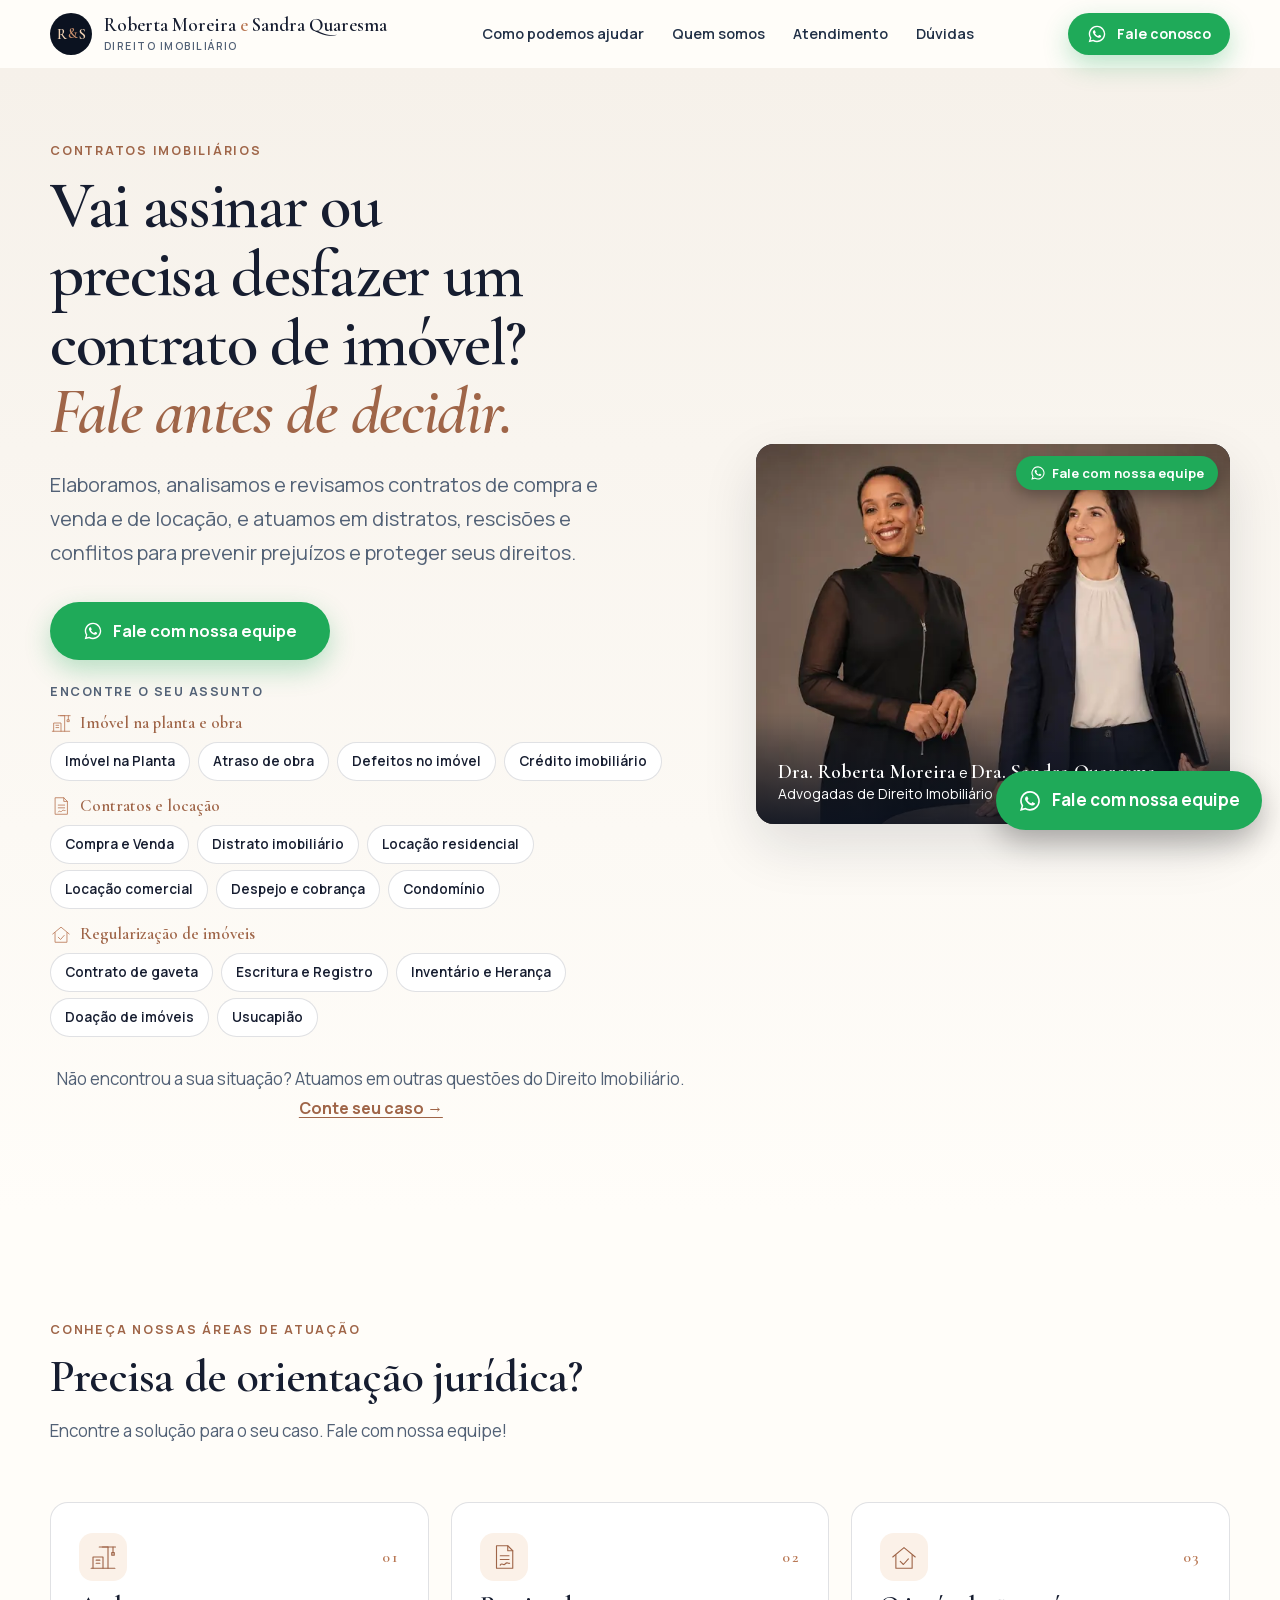
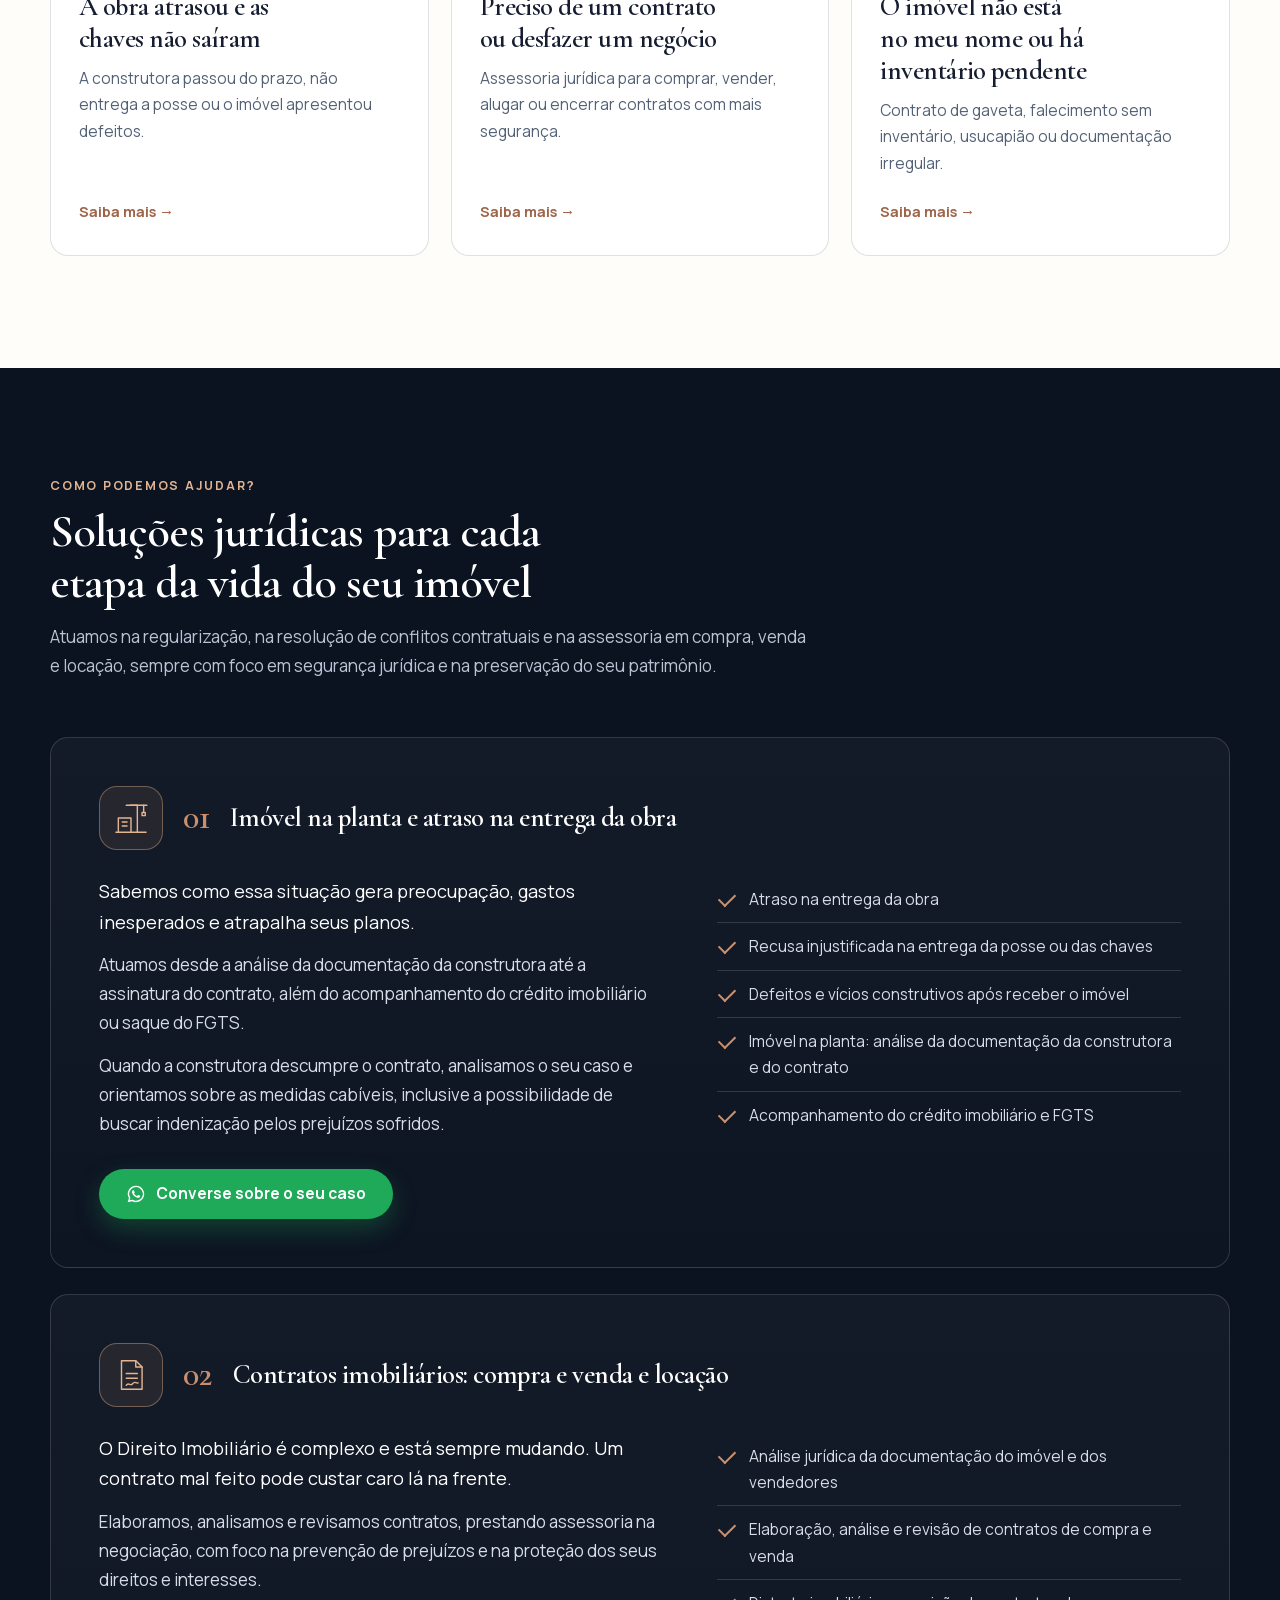
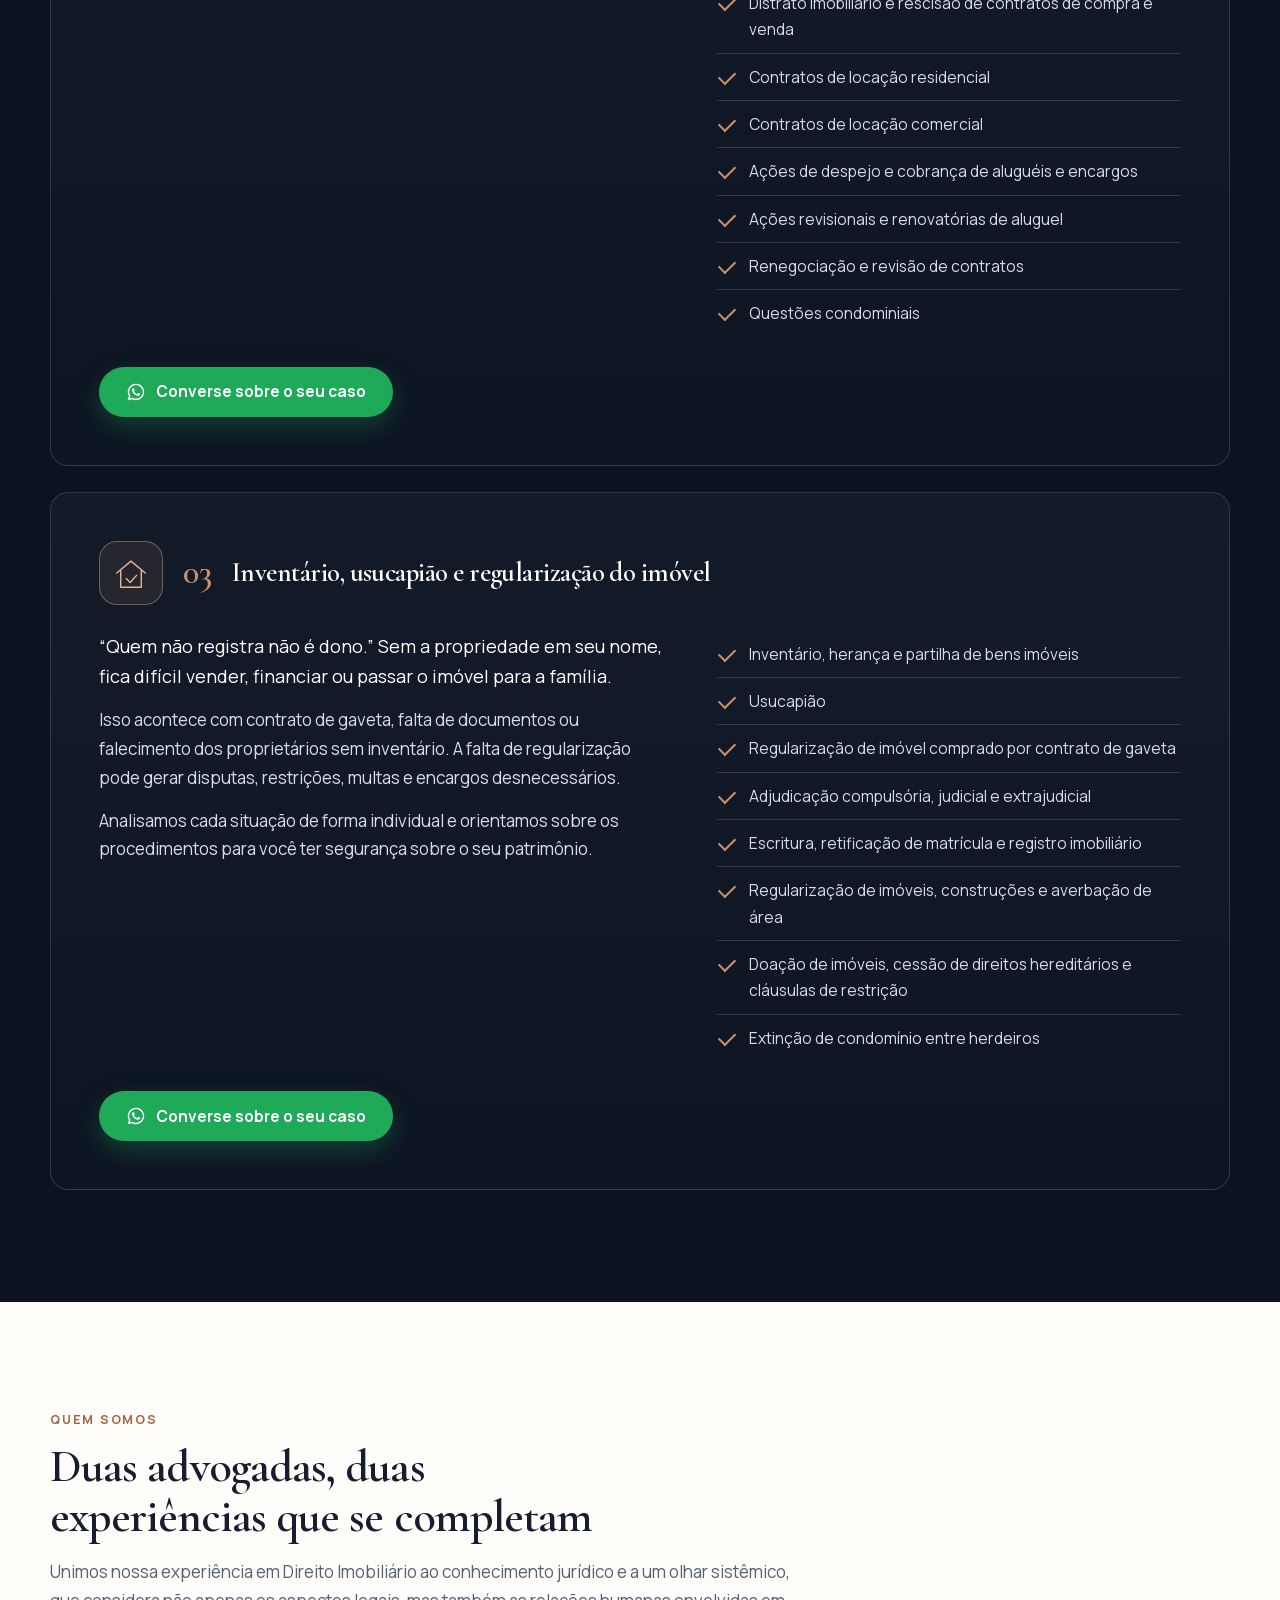
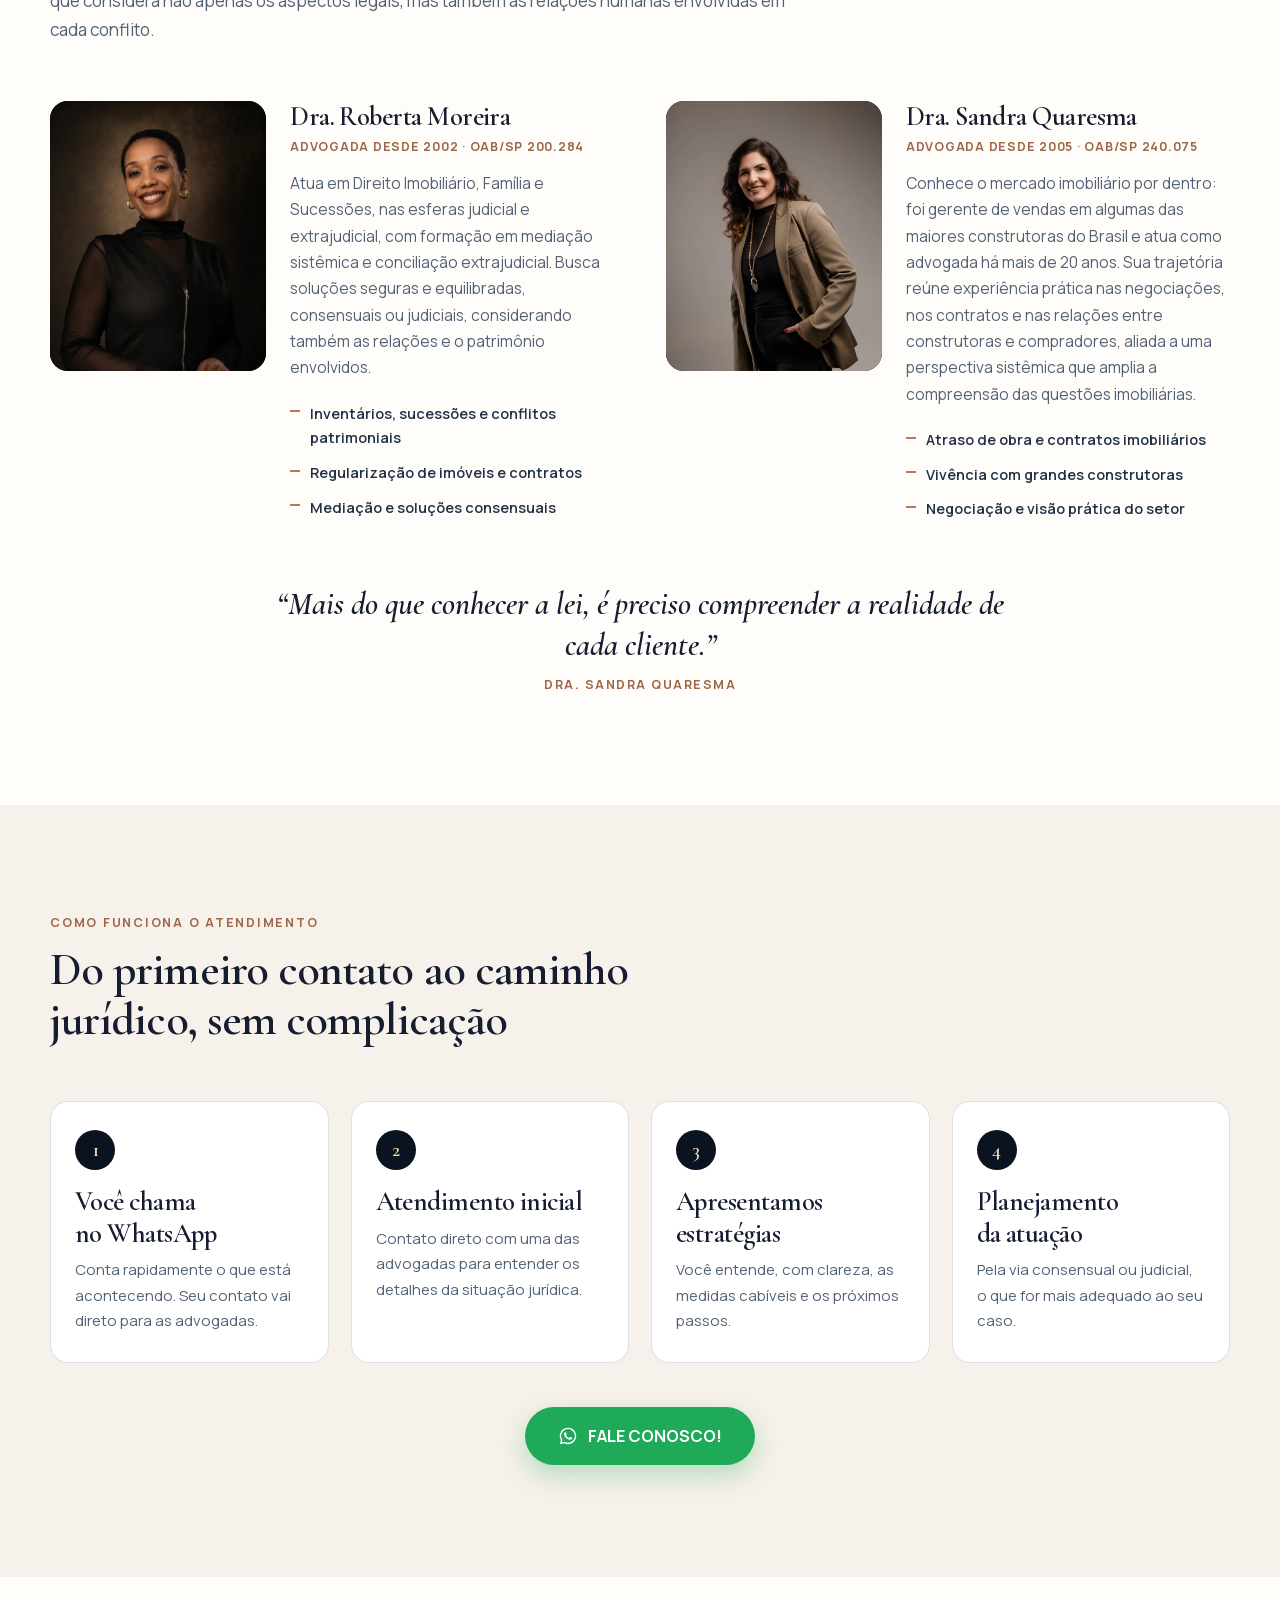
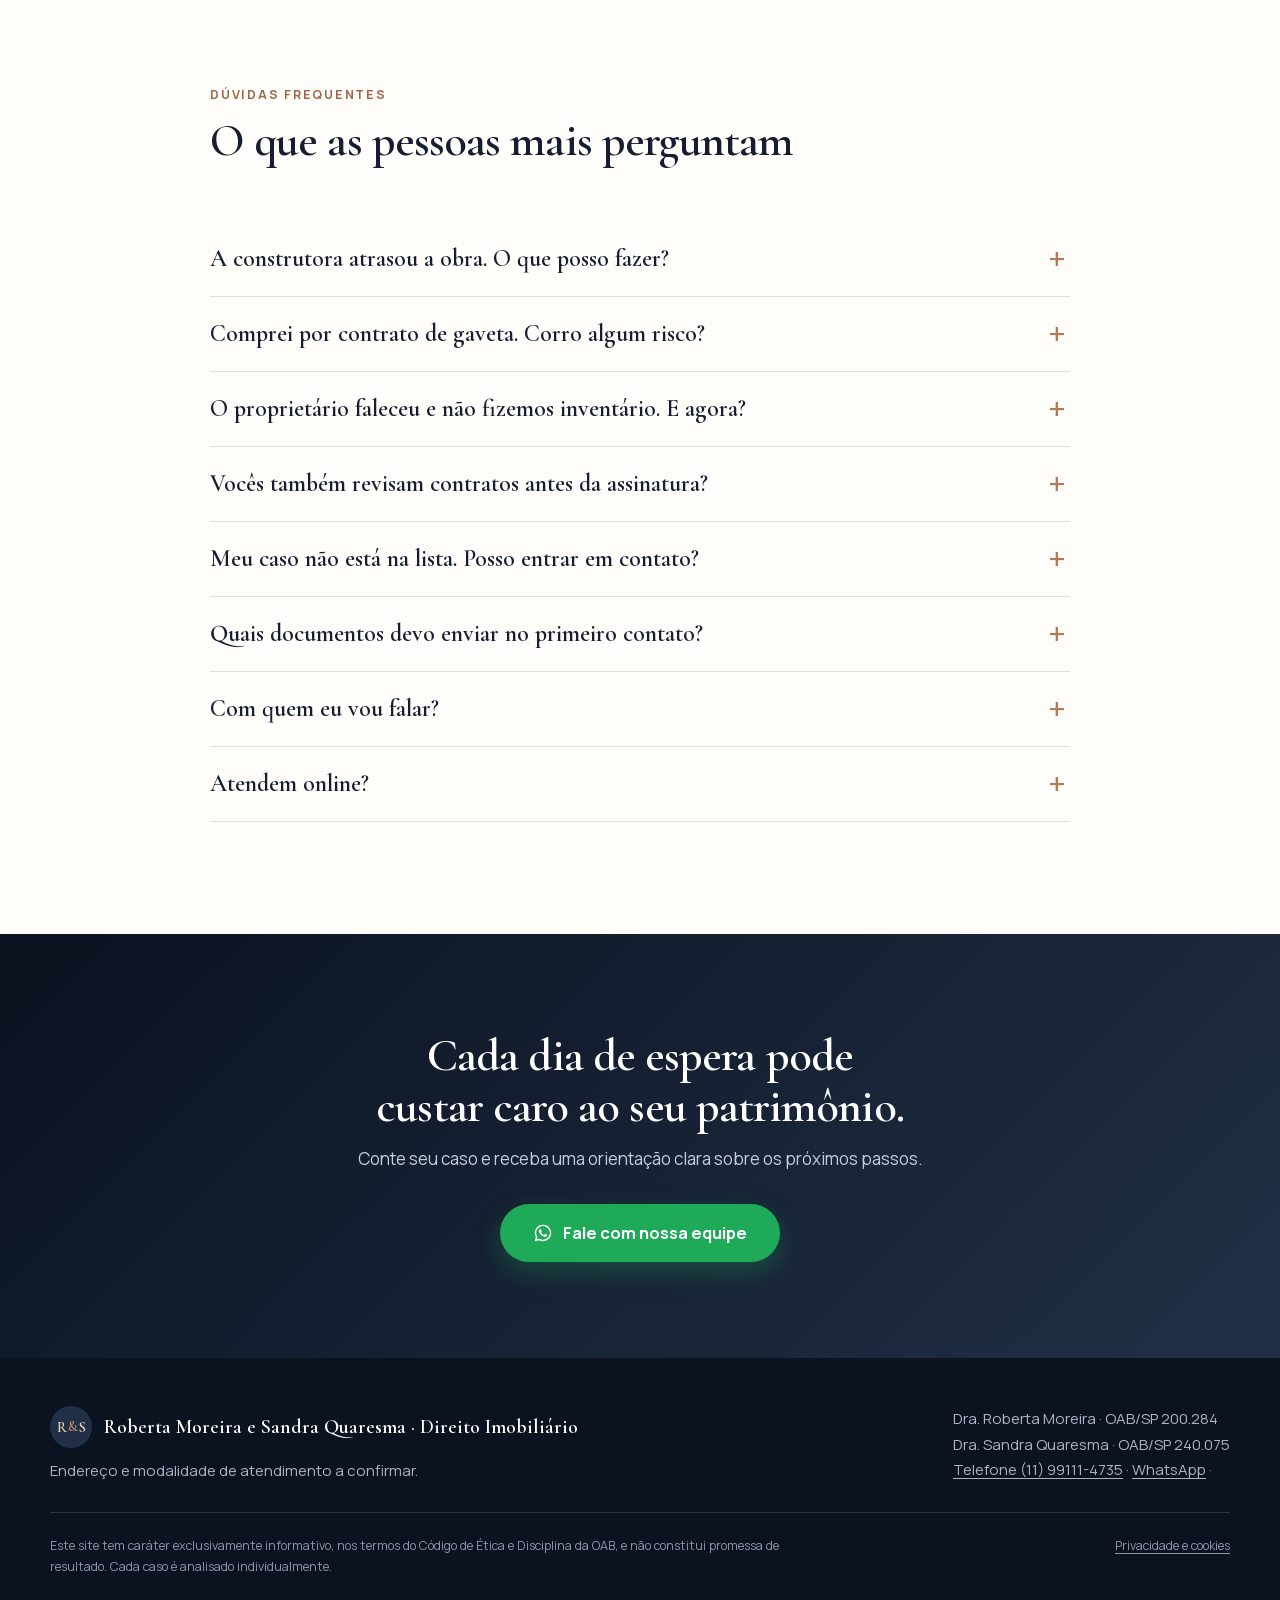
==== commit 4117752e: "Nova foto da Sandra (800x1200) na seção 'Quem vai atender você' da home e das LPs - assets/img/sandr" ====
--- a/tema-contratos.html
+++ b/tema-contratos.html
@@ -35,7 +35,7 @@
   <meta property="og:locale" content="pt_BR">
   <meta name="robots" content="noindex"><!-- remover quando a página for ao ar no domínio definitivo -->
   <script>try{if(localStorage.getItem("lh_consent")===null)document.documentElement.classList.add("pede-cookies")}catch(e){document.documentElement.classList.add("pede-cookies")}</script>
-  <style>@font-face{font-family:"Cormorant Garamond";font-style:normal;font-weight:500 700;font-display:swap;src:url(/assets/fonts/cormorant-garamond-normal.woff2) format("woff2")}@font-face{font-family:"Cormorant Garamond";font-style:italic;font-weight:500 700;font-display:swap;src:url(/assets/fonts/cormorant-garamond-italic.woff2) format("woff2")}@font-face{font-family:"Manrope";font-style:normal;font-weight:400 700;font-display:swap;src:url(/assets/fonts/manrope.woff2) format("woff2")}@font-face{font-family:"CG Georgia";font-style:normal;font-weight:500 700;src:local("Georgia Bold"),local("Georgia-Bold");size-adjust:79.5%}@font-face{font-family:"CG Georgia";font-style:italic;font-weight:500 700;src:local("Georgia Bold Italic"),local("Georgia-BoldItalic");size-adjust:71.2%}@font-face{font-family:"CG Noto";font-style:normal;font-weight:500 700;src:local("Noto Serif Bold"),local("NotoSerif-Bold");size-adjust:79.0%}@font-face{font-family:"CG Noto";font-style:italic;font-weight:500 700;src:local("Noto Serif Bold Italic"),local("NotoSerif-BoldItalic");size-adjust:71.1%}@font-face{font-family:"CG Times";font-style:normal;font-weight:500 700;src:local("Times New Roman Bold"),local("TimesNewRomanPS-BoldMT"),local("Liberation Serif Bold"),local("LiberationSerif-Bold");size-adjust:91.5%}@font-face{font-family:"CG Times";font-style:italic;font-weight:500 700;src:local("Times New Roman Bold Italic"),local("TimesNewRomanPS-BoldItalicMT"),local("Liberation Serif Bold Italic"),local("LiberationSerif-BoldItalic");size-adjust:86.1%}@font-face{font-family:"MR Arial";font-style:normal;font-weight:400 500;src:local("Arial"),local("ArialMT"),local("Helvetica"),local("Liberation Sans"),local("LiberationSans"),local("Arimo");size-adjust:103.25%}@font-face{font-family:"MR Arial";font-style:normal;font-weight:600 700;src:local("Arial Bold"),local("Arial-BoldMT"),local("Helvetica Bold"),local("Helvetica-Bold"),local("Liberation Sans Bold"),local("LiberationSans-Bold"),local("Arimo Bold");size-adjust:100.7%}@font-face{font-family:"MR Roboto";font-style:normal;font-weight:400 500;src:local("Roboto"),local("Roboto-Regular");size-adjust:102.5%}@font-face{font-family:"MR Roboto";font-style:normal;font-weight:600 700;src:local("Roboto Bold"),local("Roboto-Bold");size-adjust:106.6%}:root{--serif:"Cormorant Garamond","CG Georgia","CG Noto","CG Times",Georgia,serif;--sans:Manrope,"MR Arial","MR Roboto",Arial,sans-serif;--navy-950:#0b1220;--navy-900:#161d30;--navy-800:#213047;--navy-700:#324862;--copper-700:#9f6548;--copper-600:#b97855;--copper-500:#ca906d;--copper-300:#e3b491;--champagne:#f1d2b4;--ivory:#f6f1ea;--paper:#fffdf9;--graphite:#252d38;--slate:#526176;--line:rgba(22,29,48,.13);--line-d:rgba(255,255,255,.14);--wa:#1faa59;--wa-d:#168a47;--shell:min(1180px,calc(100vw - 40px));--r:18px;--shadow:0 22px 55px rgba(20,28,44,.12)}*{box-sizing:border-box}[hidden]{display:none!important}html{scroll-behavior:smooth;scroll-padding-top:80px}body{margin:0;background:var(--paper);color:var(--graphite);font:400 17px/1.7 var(--sans);-webkit-font-smoothing:antialiased}h1,h2,h3,p,ul,ol,figure{margin:0}ul,ol{padding:0;list-style:none}h1,h2,h3{font-family:var(--serif);color:var(--navy-900);font-weight:600;letter-spacing:-.02em;text-wrap:balance}h1{font-size:clamp(40px,5.6vw,66px);line-height:1.04}h1 em{color:var(--copper-700);font-style:italic}h2{font-size:clamp(32px,4vw,46px);line-height:1.1}h3{font-size:clamp(22px,2.2vw,27px);line-height:1.18}a{color:inherit;text-decoration:none}img{max-width:100%;display:block}:focus-visible{outline:3px solid var(--copper-300);outline-offset:3px}.shell{width:var(--shell);margin-inline:auto}.eyebrow{font:700 12.5px/1 var(--sans);letter-spacing:.14em;text-transform:uppercase;color:var(--copper-700);margin-bottom:14px}.section--dark .eyebrow,.sec-head--light .eyebrow{color:var(--copper-300)}.sec-head p:not(.eyebrow){margin-top:16px;color:var(--slate)}.sec-head--light p:not(.eyebrow){color:#b9c3d3}.ico{width:20px;height:20px;flex:none}.btn{display:inline-flex;align-items:center;justify-content:center;gap:10px;padding:14px 26px;border-radius:999px;border:1.5px solid transparent;font:700 15.5px/1.2 var(--sans);cursor:pointer;transition:transform .15s,background .15s,box-shadow .15s;text-align:center}.btn:hover{transform:translateY(-2px)}.btn--wa{background:var(--wa);color:#fff;box-shadow:0 10px 26px rgba(31,170,89,.3)}.btn--wa:hover{background:var(--wa-d)}.btn--copper{background:var(--copper-600);color:#fff}.btn--copper:hover{background:var(--copper-700)}.btn--ghost{border-color:var(--navy-900);color:var(--navy-900)}.btn--ghost:hover{background:var(--navy-900);color:#fff}.btn--ghost-light{border-color:var(--line-d);color:#fff;background:transparent}.btn--ghost-light:hover{background:rgba(255,255,255,.08)}.btn--lg{padding:18px 32px;font-size:16.5px}.btn--sm{padding:10px 18px;font-size:14px;white-space:nowrap}.topbar{position:sticky;top:0;z-index:50;background:rgba(255,253,249,.92);backdrop-filter:blur(10px);transition:box-shadow .2s}.topbar.is-scrolled{box-shadow:0 1px 0 var(--line)}.topbar__in{display:flex;align-items:center;justify-content:space-between;gap:20px;min-height:68px}.brand{display:flex;align-items:center;gap:12px}.brand__mark{white-space:nowrap;display:inline-flex;align-items:center;justify-content:center;flex:none;width:42px;height:42px;border-radius:50%;background:var(--navy-950);color:var(--champagne);font:600 15px/1 var(--serif);letter-spacing:0}.brand__mark i{font-style:normal;color:var(--copper-500);margin:0 1px;font-size:14px}.brand__txt{font:600 20px/1.1 var(--serif);color:var(--navy-900)}.brand__txt i{font-style:normal;color:var(--copper-600)}.brand__txt small{display:block;font:600 10.5px/1.4 var(--sans);letter-spacing:.14em;text-transform:uppercase;color:var(--slate);margin-top:3px}.nav{display:flex;gap:28px;font-weight:600;font-size:14.5px;color:var(--navy-800)}.nav a:hover{color:var(--copper-700)}.hero{background:linear-gradient(180deg,var(--ivory),var(--paper));padding-block:clamp(40px,6vw,84px) clamp(56px,7vw,96px)}.hero__in{display:grid;grid-template-columns:1.15fr .85fr;gap:clamp(32px,5vw,72px);align-items:center}.lead{font-size:clamp(17px,1.6vw,20px);color:var(--slate);margin:22px 0 32px;max-width:560px}.hero__cta{display:flex;flex-wrap:wrap;gap:14px}.photo{position:relative;overflow:hidden;border-radius:var(--r);background:var(--navy-900);box-shadow:var(--shadow);width:100%}.photo img{position:absolute;inset:0;width:100%;height:100%;object-fit:cover}.photo__ph{position:absolute;inset:0;display:flex;flex-direction:column;align-items:center;justify-content:center;gap:8px;text-align:center;padding:20px;color:var(--champagne);background:repeating-linear-gradient(135deg,rgba(255,255,255,.04) 0 14px,transparent 14px 28px),linear-gradient(160deg,var(--navy-800),var(--navy-950));border:1.5px dashed rgba(241,210,180,.45);border-radius:var(--r)}.photo__ph span{font:600 22px/1.2 var(--serif)}.photo__ph small{font-size:12px;color:#9fb0c6;line-height:1.5}.photo.has-img .photo__ph{display:none}.photo figcaption{position:absolute;left:0;right:0;bottom:0;padding:48px 22px 20px;color:#fff;font-size:14px;line-height:1.4;background:linear-gradient(0deg,rgba(11,18,32,.86),transparent)}.photo figcaption b{font:600 20px var(--serif)}.person .photo{box-shadow:none}.opt input:focus-visible+span{outline:3px solid var(--copper-300)}.quiz__nav .btn--ghost-light{color:var(--navy-800);border-color:var(--line)}.quiz__nav .btn:last-child{margin-left:auto}.brand--foot{color:#fff;font:600 20px var(--serif);margin-bottom:10px}.brand--foot .brand__mark{background:var(--navy-800)}.fab{position:fixed;right:18px;bottom:18px;z-index:60;display:flex;align-items:center;gap:10px;padding:15px 22px;border-radius:999px;background:var(--wa);color:#fff;font-weight:700;box-shadow:0 12px 30px rgba(0,0,0,.28);transition:transform .15s}.fab:hover{transform:translateY(-3px);background:var(--wa-d)}.fab .ico{width:24px;height:24px}@media (max-width:960px){.nav{display:none}.hero__in,.pillar__body,.people,.quiz-wrap{grid-template-columns:minmax(0,1fr)}.hero__photo{max-width:420px;margin-inline:auto;order:-1}}@media (max-width:620px){body{font-size:16px}.hero__cta .btn{width:100%}.person .photo{max-width:300px}.pillar .btn{width:100%}.brand__txt small{display:none}.fab span{display:none}.fab{padding:15px}}@media (prefers-reduced-motion:reduce){*{transition:none!important;scroll-behavior:auto!important}}.topics{margin-top:30px}.topics p{font:700 12.5px/1 var(--sans);letter-spacing:.12em;text-transform:uppercase;color:var(--slate);margin-bottom:12px}.topics ul{display:flex;flex-wrap:wrap;gap:8px}.topics a{display:inline-block;padding:9px 16px;border:1.5px solid var(--line);border-radius:999px;background:#fff;font-weight:700;font-size:14px;color:var(--navy-900);transition:.15s}.topics a:hover{border-color:var(--copper-600);color:var(--copper-700);transform:translateY(-1px)}.situ__other{margin-top:28px;text-align:center;color:var(--slate)}.linkbtn{background:none;border:0;padding:0;font:700 16px var(--sans);color:var(--copper-700);cursor:pointer;text-decoration:underline;text-underline-offset:3px}.hero__photo.is-duo{display:grid;grid-template-columns:1fr 1fr}.hero__photo.is-duo img{position:static;height:100%}.hero__photo.is-duo figcaption{grid-column:1/-1;position:absolute}.leadmodal{width:min(460px,calc(100vw - 28px));max-height:calc(100dvh - 28px);overflow:auto;border:0;border-radius:var(--r);padding:clamp(22px,4vw,34px);background:var(--paper);color:var(--graphite);box-shadow:0 40px 90px rgba(0,0,0,.45)}.leadmodal::backdrop{background:rgba(11,18,32,.72);backdrop-filter:blur(3px)}.leadmodal h2{font-size:clamp(28px,5vw,34px);margin-bottom:6px}.lead__sub{color:var(--slate);font-size:15px;margin-bottom:20px}.lead__x{position:absolute;right:12px;top:8px;width:40px;height:40px;border:0;background:none;font-size:30px;line-height:1;color:var(--slate);cursor:pointer}.leadmodal .field{margin-bottom:14px}.lead__err{color:#b3261e;font-weight:600;font-size:14.5px;margin-bottom:10px}.lead__go{width:100%}@media (max-width:960px){.hero__photo{aspect-ratio:5/4!important;max-width:520px}.hero__photo img{object-position:center 20%}}.topics{margin-top:26px;display:grid;gap:14px}.topics__title{margin:0!important}.topics__g{display:grid;gap:8px}.topics__g>span{font:600 17px/1.2 var(--serif);color:var(--copper-700)}.topics__g ul{display:flex;flex-wrap:wrap;gap:6px 8px}.topics a{padding:7px 14px;font-size:13.5px;font-weight:600}.brand__txt{font-size:19px}.brand__txt small{white-space:nowrap}@media (max-width:620px){.topbar .btn--wa{display:none}.brand__txt{font-size:17px;line-height:1.15}}.tico{width:44px;height:44px;flex:none;color:var(--copper-600)}.tico--sm{width:22px;height:22px;margin-right:8px;vertical-align:-5px}.topics__g>span{display:flex;align-items:center}.situ__top .tico{width:48px;height:48px;padding:9px;border-radius:14px;background:#fbf1e8;color:var(--copper-700)}.pillar__ico .tico{width:38px;height:38px;color:var(--copper-300)}@media (max-width:620px){.pillar__ico .tico{width:30px;height:30px}}.person .photo img{object-position:center 12%}.hero__photo.is-duo{display:grid;grid-template-columns:1fr 1fr;gap:3px;background:var(--navy-950)}.hero__photo.is-duo img{position:static;display:block;width:100%;height:100%;min-width:0;object-fit:cover;object-position:center 15%}.hero__photo.is-duo figcaption{position:absolute;left:0;right:0;bottom:0}.hero__photo{aspect-ratio:5/4}.fab{bottom:calc(18px + var(--cookie-h,0px))}.hero__photo[data-wa]{cursor:pointer}.hero__photo[data-wa]:focus-visible{outline:3px solid var(--copper-300);outline-offset:3px}.photo__tap{position:absolute;top:12px;right:12px;z-index:2;display:inline-flex;align-items:center;gap:6px;padding:9px 14px;border-radius:999px;background:var(--wa);color:#fff;font:700 13px/1 var(--sans);box-shadow:0 6px 16px rgba(0,0,0,.28)}.photo__tap .ico{width:16px;height:16px}[data-leadhub-consent]{left:0!important;right:0!important;bottom:0!important;width:100%!important;max-width:none!important;margin:0!important;border-radius:0!important;padding:8px 14px!important;display:flex!important;align-items:center!important;gap:12px!important;box-shadow:0 -4px 16px rgba(0,0,0,.22)!important;font:12px/1.3 system-ui,-apple-system,"Segoe UI",Roboto,sans-serif!important}[data-leadhub-consent] p{margin:0!important;flex:1 1 auto!important;min-width:0!important}[data-leadhub-consent] div{flex:0 0 auto!important;display:flex!important;gap:8px!important}[data-leadhub-consent] button{flex:none!important;min-height:36px!important;padding:0 14px!important;border-radius:8px!important;font:600 13px system-ui,sans-serif!important;white-space:nowrap!important}@media (max-width:960px){.hero{padding-block:18px 40px}.hero__in{display:flex;flex-direction:column;align-items:stretch;gap:0}.hero__copy{display:contents}.hero .eyebrow{order:1;margin-bottom:10px}.hero h1{order:2}.hero .lead{order:3;margin:14px 0 20px}.hero__cta{order:4}.hero__photo{order:5;margin:28px auto 0;width:100%}.topics{order:6;width:100%}.situ__other--hero{order:7}}@media (max-width:620px){.hero h1{font-size:34px;line-height:1.08}.hero .lead{font-size:16px;line-height:1.55}.hero__cta .btn{padding:14px 18px;min-height:56px}.fab{left:0;right:0;bottom:var(--cookie-h,0px);width:100%;min-height:56px;justify-content:center;padding:12px 16px;border-radius:0;font-size:16px;box-shadow:0 -6px 20px rgba(0,0,0,.18)}.fab span{display:inline}[data-leadhub-consent]{font-size:11px!important;line-height:1.25!important;padding:7px 10px!important;gap:8px!important}[data-leadhub-consent] div{flex-direction:column!important;gap:5px!important}[data-leadhub-consent] button{min-height:30px!important;padding:0 10px!important;font-size:12px!important}}@media (max-width:620px){.fab{padding-bottom:calc(12px + var(--fab-safe,0px));min-height:calc(56px + var(--fab-safe,0px))}[data-leadhub-consent]{padding-bottom:calc(7px + env(safe-area-inset-bottom,0px))!important}}@media (max-width:620px){.hero__photo{aspect-ratio:21/9!important;margin-top:20px}.hero__photo img{object-position:center 24%}.hero__photo figcaption{padding:26px 14px 9px;font-size:13px;line-height:1.25}.hero__photo figcaption b{font-size:15px;font-weight:600}.cap__sub{display:none}.photo__tap{top:9px;right:9px;padding:8px;gap:0;font-size:0}.photo__tap .ico{width:20px;height:20px}}@media (max-width:400px){.hero{padding-top:12px}.hero .eyebrow{margin-bottom:6px}.hero h1{font-size:31px}.hero .lead{font-size:15px;line-height:1.5;margin:10px 0 16px}.hero__cta .btn{min-height:52px;padding:12px 16px}.hero__photo{aspect-ratio:5/2!important;margin-top:14px}}html.pede-cookies{--cookie-h:52px}html:not(.pede-cookies){--fab-safe:env(safe-area-inset-bottom,0px)}@media (max-width:620px){html.pede-cookies{--cookie-h:83px}}@media (max-width:375px){html.pede-cookies{--cookie-h:97px}}@media (max-width:620px){body:not([data-tema]) .hero h1{text-wrap:balance;max-width:21ch}}</style>
+  <style>@font-face{font-family:"Cormorant Garamond";font-style:normal;font-weight:500 700;font-display:swap;src:url(/assets/fonts/cormorant-garamond-normal.woff2) format("woff2")}@font-face{font-family:"Cormorant Garamond";font-style:italic;font-weight:500 700;font-display:swap;src:url(/assets/fonts/cormorant-garamond-italic.woff2) format("woff2")}@font-face{font-family:"Manrope";font-style:normal;font-weight:400 700;font-display:swap;src:url(/assets/fonts/manrope.woff2) format("woff2")}@font-face{font-family:"CG Georgia";font-style:normal;font-weight:500 700;src:local("Georgia Bold"),local("Georgia-Bold");size-adjust:79.5%}@font-face{font-family:"CG Georgia";font-style:italic;font-weight:500 700;src:local("Georgia Bold Italic"),local("Georgia-BoldItalic");size-adjust:71.2%}@font-face{font-family:"CG Noto";font-style:normal;font-weight:500 700;src:local("Noto Serif Bold"),local("NotoSerif-Bold");size-adjust:79.0%}@font-face{font-family:"CG Noto";font-style:italic;font-weight:500 700;src:local("Noto Serif Bold Italic"),local("NotoSerif-BoldItalic");size-adjust:71.1%}@font-face{font-family:"CG Times";font-style:normal;font-weight:500 700;src:local("Times New Roman Bold"),local("TimesNewRomanPS-BoldMT"),local("Liberation Serif Bold"),local("LiberationSerif-Bold");size-adjust:91.5%}@font-face{font-family:"CG Times";font-style:italic;font-weight:500 700;src:local("Times New Roman Bold Italic"),local("TimesNewRomanPS-BoldItalicMT"),local("Liberation Serif Bold Italic"),local("LiberationSerif-BoldItalic");size-adjust:86.1%}@font-face{font-family:"MR Arial";font-style:normal;font-weight:400 500;src:local("Arial"),local("ArialMT"),local("Helvetica"),local("Liberation Sans"),local("LiberationSans"),local("Arimo");size-adjust:103.25%}@font-face{font-family:"MR Arial";font-style:normal;font-weight:600 700;src:local("Arial Bold"),local("Arial-BoldMT"),local("Helvetica Bold"),local("Helvetica-Bold"),local("Liberation Sans Bold"),local("LiberationSans-Bold"),local("Arimo Bold");size-adjust:100.7%}@font-face{font-family:"MR Roboto";font-style:normal;font-weight:400 500;src:local("Roboto"),local("Roboto-Regular");size-adjust:102.5%}@font-face{font-family:"MR Roboto";font-style:normal;font-weight:600 700;src:local("Roboto Bold"),local("Roboto-Bold");size-adjust:106.6%}:root{--serif:"Cormorant Garamond","CG Georgia","CG Noto","CG Times",Georgia,serif;--sans:Manrope,"MR Arial","MR Roboto",Arial,sans-serif;--navy-950:#0b1220;--navy-900:#161d30;--navy-800:#213047;--navy-700:#324862;--copper-700:#9f6548;--copper-600:#b97855;--copper-500:#ca906d;--copper-300:#e3b491;--champagne:#f1d2b4;--ivory:#f6f1ea;--paper:#fffdf9;--graphite:#252d38;--slate:#526176;--line:rgba(22,29,48,.13);--line-d:rgba(255,255,255,.14);--wa:#1faa59;--wa-d:#168a47;--shell:min(1180px,calc(100vw - 40px));--r:18px;--shadow:0 22px 55px rgba(20,28,44,.12)}*{box-sizing:border-box}[hidden]{display:none!important}html{scroll-behavior:smooth;scroll-padding-top:80px}body{margin:0;background:var(--paper);color:var(--graphite);font:400 17px/1.7 var(--sans);-webkit-font-smoothing:antialiased}h1,h2,h3,p,ul,ol,figure{margin:0}ul,ol{padding:0;list-style:none}h1,h2,h3{font-family:var(--serif);color:var(--navy-900);font-weight:600;letter-spacing:-.02em;text-wrap:balance}h1{font-size:clamp(40px,5.6vw,66px);line-height:1.04}h1 em{color:var(--copper-700);font-style:italic}h2{font-size:clamp(32px,4vw,46px);line-height:1.1}h3{font-size:clamp(22px,2.2vw,27px);line-height:1.18}a{color:inherit;text-decoration:none}img{max-width:100%;display:block}:focus-visible{outline:3px solid var(--copper-300);outline-offset:3px}.shell{width:var(--shell);margin-inline:auto}.eyebrow{font:700 12.5px/1 var(--sans);letter-spacing:.14em;text-transform:uppercase;color:var(--copper-700);margin-bottom:14px}.section--dark .eyebrow,.sec-head--light .eyebrow{color:var(--copper-300)}.sec-head p:not(.eyebrow){margin-top:16px;color:var(--slate)}.sec-head--light p:not(.eyebrow){color:#b9c3d3}.ico{width:20px;height:20px;flex:none}.btn{display:inline-flex;align-items:center;justify-content:center;gap:10px;padding:14px 26px;border-radius:999px;border:1.5px solid transparent;font:700 15.5px/1.2 var(--sans);cursor:pointer;transition:transform .15s,background .15s,box-shadow .15s;text-align:center}.btn:hover{transform:translateY(-2px)}.btn--wa{background:var(--wa);color:#fff;box-shadow:0 10px 26px rgba(31,170,89,.3)}.btn--wa:hover{background:var(--wa-d)}.btn--copper{background:var(--copper-600);color:#fff}.btn--copper:hover{background:var(--copper-700)}.btn--ghost{border-color:var(--navy-900);color:var(--navy-900)}.btn--ghost:hover{background:var(--navy-900);color:#fff}.btn--ghost-light{border-color:var(--line-d);color:#fff;background:transparent}.btn--ghost-light:hover{background:rgba(255,255,255,.08)}.btn--lg{padding:18px 32px;font-size:16.5px}.btn--sm{padding:10px 18px;font-size:14px;white-space:nowrap}.topbar{position:sticky;top:0;z-index:50;background:rgba(255,253,249,.92);backdrop-filter:blur(10px);transition:box-shadow .2s}.topbar.is-scrolled{box-shadow:0 1px 0 var(--line)}.topbar__in{display:flex;align-items:center;justify-content:space-between;gap:20px;min-height:68px}.brand{display:flex;align-items:center;gap:12px}.brand__mark{white-space:nowrap;display:inline-flex;align-items:center;justify-content:center;flex:none;width:42px;height:42px;border-radius:50%;background:var(--navy-950);color:var(--champagne);font:600 15px/1 var(--serif);letter-spacing:0}.brand__mark i{font-style:normal;color:var(--copper-500);margin:0 1px;font-size:14px}.brand__txt{font:600 20px/1.1 var(--serif);color:var(--navy-900)}.brand__txt i{font-style:normal;color:var(--copper-600)}.brand__txt small{display:block;font:600 10.5px/1.4 var(--sans);letter-spacing:.14em;text-transform:uppercase;color:var(--slate);margin-top:3px}.nav{display:flex;gap:28px;font-weight:600;font-size:14.5px;color:var(--navy-800)}.nav a:hover{color:var(--copper-700)}.hero{background:linear-gradient(180deg,var(--ivory),var(--paper));padding-block:clamp(40px,6vw,84px) clamp(56px,7vw,96px)}.hero__in{display:grid;grid-template-columns:1.15fr .85fr;gap:clamp(32px,5vw,72px);align-items:center}.lead{font-size:clamp(17px,1.6vw,20px);color:var(--slate);margin:22px 0 32px;max-width:560px}.hero__cta{display:flex;flex-wrap:wrap;gap:14px}.photo{position:relative;overflow:hidden;border-radius:var(--r);background:var(--navy-900);box-shadow:var(--shadow);width:100%}.photo img{position:absolute;inset:0;width:100%;height:100%;object-fit:cover}.photo__ph{position:absolute;inset:0;display:flex;flex-direction:column;align-items:center;justify-content:center;gap:8px;text-align:center;padding:20px;color:var(--champagne);background:repeating-linear-gradient(135deg,rgba(255,255,255,.04) 0 14px,transparent 14px 28px),linear-gradient(160deg,var(--navy-800),var(--navy-950));border:1.5px dashed rgba(241,210,180,.45);border-radius:var(--r)}.photo__ph span{font:600 22px/1.2 var(--serif)}.photo__ph small{font-size:12px;color:#9fb0c6;line-height:1.5}.photo.has-img .photo__ph{display:none}.photo figcaption{position:absolute;left:0;right:0;bottom:0;padding:48px 22px 20px;color:#fff;font-size:14px;line-height:1.4;background:linear-gradient(0deg,rgba(11,18,32,.86),transparent)}.photo figcaption b{font:600 20px var(--serif)}.person .photo{box-shadow:none}.opt input:focus-visible+span{outline:3px solid var(--copper-300)}.quiz__nav .btn--ghost-light{color:var(--navy-800);border-color:var(--line)}.quiz__nav .btn:last-child{margin-left:auto}.brand--foot{color:#fff;font:600 20px var(--serif);margin-bottom:10px}.brand--foot .brand__mark{background:var(--navy-800)}.fab{position:fixed;right:18px;bottom:18px;z-index:60;display:flex;align-items:center;gap:10px;padding:15px 22px;border-radius:999px;background:var(--wa);color:#fff;font-weight:700;box-shadow:0 12px 30px rgba(0,0,0,.28);transition:transform .15s}.fab:hover{transform:translateY(-3px);background:var(--wa-d)}.fab .ico{width:24px;height:24px}@media (max-width:960px){.nav{display:none}.hero__in,.pillar__body,.people,.quiz-wrap{grid-template-columns:minmax(0,1fr)}.hero__photo{max-width:420px;margin-inline:auto;order:-1}}@media (max-width:620px){body{font-size:16px}.hero__cta .btn{width:100%}.person .photo{max-width:300px}.pillar .btn{width:100%}.brand__txt small{display:none}.fab span{display:none}.fab{padding:15px}}@media (prefers-reduced-motion:reduce){*{transition:none!important;scroll-behavior:auto!important}}.topics{margin-top:30px}.topics p{font:700 12.5px/1 var(--sans);letter-spacing:.12em;text-transform:uppercase;color:var(--slate);margin-bottom:12px}.topics ul{display:flex;flex-wrap:wrap;gap:8px}.topics a{display:inline-block;padding:9px 16px;border:1.5px solid var(--line);border-radius:999px;background:#fff;font-weight:700;font-size:14px;color:var(--navy-900);transition:.15s}.topics a:hover{border-color:var(--copper-600);color:var(--copper-700);transform:translateY(-1px)}.situ__other{margin-top:28px;text-align:center;color:var(--slate)}.linkbtn{background:none;border:0;padding:0;font:700 16px var(--sans);color:var(--copper-700);cursor:pointer;text-decoration:underline;text-underline-offset:3px}.hero__photo.is-duo{display:grid;grid-template-columns:1fr 1fr}.hero__photo.is-duo img{position:static;height:100%}.hero__photo.is-duo figcaption{grid-column:1/-1;position:absolute}.leadmodal{width:min(460px,calc(100vw - 28px));max-height:calc(100dvh - 28px);overflow:auto;border:0;border-radius:var(--r);padding:clamp(22px,4vw,34px);background:var(--paper);color:var(--graphite);box-shadow:0 40px 90px rgba(0,0,0,.45)}.leadmodal::backdrop{background:rgba(11,18,32,.72);backdrop-filter:blur(3px)}.leadmodal h2{font-size:clamp(28px,5vw,34px);margin-bottom:6px}.lead__sub{color:var(--slate);font-size:15px;margin-bottom:20px}.lead__x{position:absolute;right:12px;top:8px;width:40px;height:40px;border:0;background:none;font-size:30px;line-height:1;color:var(--slate);cursor:pointer}.leadmodal .field{margin-bottom:14px}.lead__err{color:#b3261e;font-weight:600;font-size:14.5px;margin-bottom:10px}.lead__go{width:100%}@media (max-width:960px){.hero__photo{aspect-ratio:5/4!important;max-width:520px}.hero__photo img{object-position:center 20%}}.topics{margin-top:26px;display:grid;gap:14px}.topics__title{margin:0!important}.topics__g{display:grid;gap:8px}.topics__g>span{font:600 17px/1.2 var(--serif);color:var(--copper-700)}.topics__g ul{display:flex;flex-wrap:wrap;gap:6px 8px}.topics a{padding:7px 14px;font-size:13.5px;font-weight:600}.brand__txt{font-size:19px}.brand__txt small{white-space:nowrap}@media (max-width:620px){.topbar .btn--wa{display:none}.brand__txt{font-size:17px;line-height:1.15}}.tico{width:44px;height:44px;flex:none;color:var(--copper-600)}.tico--sm{width:22px;height:22px;margin-right:8px;vertical-align:-5px}.topics__g>span{display:flex;align-items:center}.situ__top .tico{width:48px;height:48px;padding:9px;border-radius:14px;background:#fbf1e8;color:var(--copper-700)}.pillar__ico .tico{width:38px;height:38px;color:var(--copper-300)}@media (max-width:620px){.pillar__ico .tico{width:30px;height:30px}}.person .photo img{object-position:center 12%}.hero__photo.is-duo{display:grid;grid-template-columns:1fr 1fr;gap:3px;background:var(--navy-950)}.hero__photo.is-duo img{position:static;display:block;width:100%;height:100%;min-width:0;object-fit:cover;object-position:center 15%}.hero__photo.is-duo figcaption{position:absolute;left:0;right:0;bottom:0}.hero__photo{aspect-ratio:5/4}.fab{bottom:calc(18px + var(--cookie-h,0px))}.hero__photo[data-wa]{cursor:pointer}.hero__photo[data-wa]:focus-visible{outline:3px solid var(--copper-300);outline-offset:3px}.photo__tap{position:absolute;top:12px;right:12px;z-index:2;display:inline-flex;align-items:center;gap:6px;padding:9px 14px;border-radius:999px;background:var(--wa);color:#fff;font:700 13px/1 var(--sans);box-shadow:0 6px 16px rgba(0,0,0,.28)}.photo__tap .ico{width:16px;height:16px}[data-leadhub-consent]{left:0!important;right:0!important;bottom:0!important;width:100%!important;max-width:none!important;margin:0!important;border-radius:0!important;padding:8px 14px!important;display:flex!important;align-items:center!important;gap:12px!important;box-shadow:0 -4px 16px rgba(0,0,0,.22)!important;font:12px/1.3 system-ui,-apple-system,"Segoe UI",Roboto,sans-serif!important}[data-leadhub-consent] p{margin:0!important;flex:1 1 auto!important;min-width:0!important}[data-leadhub-consent] div{flex:0 0 auto!important;display:flex!important;gap:8px!important}[data-leadhub-consent] button{flex:none!important;min-height:36px!important;padding:0 14px!important;border-radius:8px!important;font:600 13px system-ui,sans-serif!important;white-space:nowrap!important}@media (max-width:960px){.hero{padding-block:18px 40px}.hero__in{display:flex;flex-direction:column;align-items:stretch;gap:0}.hero__copy{display:contents}.hero .eyebrow{order:1;margin-bottom:10px}.hero h1{order:2}.hero .lead{order:3;margin:14px 0 20px}.hero__cta{order:4}.hero__photo{order:5;margin:28px auto 0;width:100%}.topics{order:6;width:100%}.situ__other--hero{order:7}}@media (max-width:620px){.hero h1{font-size:34px;line-height:1.08}.hero .lead{font-size:16px;line-height:1.55}.hero__cta .btn{padding:14px 18px;min-height:56px}.fab{left:0;right:0;bottom:var(--cookie-h,0px);width:100%;min-height:56px;justify-content:center;padding:12px 16px;border-radius:0;font-size:16px;box-shadow:0 -6px 20px rgba(0,0,0,.18)}.fab span{display:inline}[data-leadhub-consent]{font-size:11px!important;line-height:1.25!important;padding:7px 10px!important;gap:8px!important}[data-leadhub-consent] div{flex-direction:column!important;gap:5px!important}[data-leadhub-consent] button{min-height:30px!important;padding:0 10px!important;font-size:12px!important}}@media (max-width:620px){.fab{padding-bottom:calc(12px + var(--fab-safe,0px));min-height:calc(56px + var(--fab-safe,0px))}[data-leadhub-consent]{padding-bottom:calc(7px + env(safe-area-inset-bottom,0px))!important}}@media (max-width:620px){.hero__photo{aspect-ratio:21/9!important;margin-top:20px}.hero__photo img{object-position:center 24%}.hero__photo figcaption{padding:26px 14px 9px;font-size:13px;line-height:1.25}.hero__photo figcaption b{font-size:15px;font-weight:600}.cap__sub{display:none}.photo__tap{top:9px;right:9px;padding:8px;gap:0;font-size:0}.photo__tap .ico{width:20px;height:20px}}@media (max-width:400px){.hero{padding-top:12px}.hero .eyebrow{margin-bottom:6px}.hero h1{font-size:31px}.hero .lead{font-size:15px;line-height:1.5;margin:10px 0 16px}.hero__cta .btn{min-height:52px;padding:12px 16px}.hero__photo{aspect-ratio:5/2!important;margin-top:14px}}html.pede-cookies{--cookie-h:52px}html:not(.pede-cookies){--fab-safe:env(safe-area-inset-bottom,0px)}@media (max-width:620px){html.pede-cookies{--cookie-h:83px}}@media (max-width:375px){html.pede-cookies{--cookie-h:97px}}@media (max-width:620px){body:not([data-tema]) .hero h1{text-wrap:balance;max-width:21ch}}html{scroll-padding-bottom:calc(74px + var(--cookie-h,0px) + env(safe-area-inset-bottom,0px))}body:not([data-tema]) .situ__card{cursor:pointer}.lead__go[disabled]{opacity:.8;cursor:progress}.lead__fallback{margin:12px 0 0;text-align:center;font-size:14.5px}.lead__fallback a{color:var(--copper-700);font-weight:700;text-decoration:underline;text-underline-offset:3px}</style>
   <link rel="stylesheet" href="/assets/styles.min.css" media="print" onload="this.media='all';this.onload=null">
   <noscript><link rel="stylesheet" href="/assets/styles.min.css"></noscript>
   <script>document.documentElement.classList.remove("no-js");</script>
@@ -103,7 +103,7 @@
           <li><a href="#inventario" data-item="usucapiao">Usucapião</a></li>
         </ul></div>
       </nav>
-      <p class="situ__other situ__other--hero">Não encontrou a sua situação? Atuamos em outras questões do Direito Imobiliário. <button type="button" class="linkbtn" data-wa="indice" data-area="padrao">Conte seu caso →</button></p>
+      <p class="situ__other situ__other--hero">Não encontrou a sua situação? Atuamos em outras questões do Direito Imobiliário. <button type="button" class="linkbtn" data-wa="indice">Conte seu caso →</button></p>
     </div>
 
     <figure class="hero__photo photo has-img" data-ratio="5/4" data-wa="foto" role="button" tabindex="0" aria-label="Fale com nossa equipe pelo WhatsApp">
@@ -268,7 +268,7 @@
       </article>
 
       <article class="person">
-        <figure class="photo has-img" data-ratio="4/5"><img src="/assets/img/sandra.webp" width="753" height="941" alt="Dra. Sandra Quaresma" loading="lazy" decoding="async"></figure>
+        <figure class="photo has-img" data-ratio="4/5"><img src="/assets/img/sandra.webp" width="800" height="1200" alt="Dra. Sandra Quaresma" loading="lazy" decoding="async"></figure>
         <div class="person__txt">
           <h3>Dra. Sandra Quaresma</h3>
           <p class="role">Advogada desde 2005 · OAB/SP 240.075</p>
@@ -367,6 +367,7 @@
 
 <!-- Formulário de contato (abre ao clicar em qualquer botão de WhatsApp) -->
 <dialog class="leadmodal" id="leadModal" aria-labelledby="leadTitle">
+  <div id="contato-whatsapp">
   <form method="dialog" id="leadForm" novalidate>
     <button type="button" class="lead__x" id="leadClose" aria-label="Fechar">×</button>
     <p class="eyebrow">Atendimento pelo WhatsApp</p>
@@ -388,7 +389,10 @@
     <label class="check" id="leadConsentBox"><input type="checkbox" name="aceite"><span>Concordo em compartilhar meus dados para ser atendido(a) e com o uso de cookies para medir os anúncios.</span></label>
     <p class="lead__err" id="leadErr" role="alert" hidden></p>
     <button type="submit" class="btn btn--wa btn--lg lead__go"><svg class="ico" viewBox="0 0 24 24" aria-hidden="true"><use href="#i-wa"/></svg> Continuar no WhatsApp</button>
+    <!-- TEXTO NOVO PARA APROVAÇÃO DAS ADVOGADAS: "Abrindo o WhatsApp…" (no botão, via script.js) e "Se o WhatsApp não abriu, toque aqui" -->
+    <p class="lead__fallback" id="leadFallback" role="status" aria-live="polite" hidden><a id="leadFallbackLink" href="#" target="_blank" rel="noopener">Se o WhatsApp não abriu, toque aqui</a></p>
   </form>
+  </div>
 </dialog>
 
 <svg width="0" height="0" style="position:absolute" aria-hidden="true">
--- a/assets/styles.min.css
+++ b/assets/styles.min.css
@@ -1 +1 @@
-:root{--serif:"Cormorant Garamond","CG Georgia","CG Noto","CG Times",Georgia,serif;--sans:Manrope,"MR Arial","MR Roboto",Arial,sans-serif;--navy-950:#0b1220;--navy-900:#161d30;--navy-800:#213047;--navy-700:#324862;--copper-700:#9f6548;--copper-600:#b97855;--copper-500:#ca906d;--copper-300:#e3b491;--champagne:#f1d2b4;--ivory:#f6f1ea;--paper:#fffdf9;--graphite:#252d38;--slate:#526176;--line:rgba(22,29,48,.13);--line-d:rgba(255,255,255,.14);--wa:#1faa59;--wa-d:#168a47;--shell:min(1180px,calc(100vw - 40px));--r:18px;--shadow:0 22px 55px rgba(20,28,44,.12)}*{box-sizing:border-box}[hidden]{display:none!important}html{scroll-behavior:smooth;scroll-padding-top:80px}body{margin:0;background:var(--paper);color:var(--graphite);font:400 17px/1.7 var(--sans);-webkit-font-smoothing:antialiased}h1,h2,h3,p,ul,ol,figure{margin:0}ul,ol{padding:0;list-style:none}h1,h2,h3{font-family:var(--serif);color:var(--navy-900);font-weight:600;letter-spacing:-.02em;text-wrap:balance}h1{font-size:clamp(40px,5.6vw,66px);line-height:1.04}h1 em{color:var(--copper-700);font-style:italic}h2{font-size:clamp(32px,4vw,46px);line-height:1.1}h3{font-size:clamp(22px,2.2vw,27px);line-height:1.18}a{color:inherit;text-decoration:none}img{max-width:100%;display:block}:focus-visible{outline:3px solid var(--copper-300);outline-offset:3px}.shell{width:var(--shell);margin-inline:auto}.section{padding-block:clamp(64px,9vw,112px)}.section--soft{background:var(--ivory)}.section--dark{background:var(--navy-950);color:#d7dde7}.section--dark h2,.section--dark h3{color:#fff}.center{text-align:center;margin-top:44px}.muted{color:#a9b4c4;font-size:15px}.eyebrow{font:700 12.5px/1 var(--sans);letter-spacing:.14em;text-transform:uppercase;color:var(--copper-700);margin-bottom:14px}.section--dark .eyebrow,.sec-head--light .eyebrow{color:var(--copper-300)}.sec-head{max-width:760px;margin-bottom:clamp(32px,5vw,56px)}.sec-head p:not(.eyebrow){margin-top:16px;color:var(--slate)}.sec-head--light p:not(.eyebrow){color:#b9c3d3}.ico{width:20px;height:20px;flex:none}.btn{display:inline-flex;align-items:center;justify-content:center;gap:10px;padding:14px 26px;border-radius:999px;border:1.5px solid transparent;font:700 15.5px/1.2 var(--sans);cursor:pointer;transition:transform .15s,background .15s,box-shadow .15s;text-align:center}.btn:hover{transform:translateY(-2px)}.btn--wa{background:var(--wa);color:#fff;box-shadow:0 10px 26px rgba(31,170,89,.3)}.btn--wa:hover{background:var(--wa-d)}.btn--copper{background:var(--copper-600);color:#fff}.btn--copper:hover{background:var(--copper-700)}.btn--ghost{border-color:var(--navy-900);color:var(--navy-900)}.btn--ghost:hover{background:var(--navy-900);color:#fff}.btn--ghost-light{border-color:var(--line-d);color:#fff;background:transparent}.btn--ghost-light:hover{background:rgba(255,255,255,.08)}.btn--lg{padding:18px 32px;font-size:16.5px}.btn--sm{padding:10px 18px;font-size:14px;white-space:nowrap}.topbar{position:sticky;top:0;z-index:50;background:rgba(255,253,249,.92);backdrop-filter:blur(10px);transition:box-shadow .2s}.topbar.is-scrolled{box-shadow:0 1px 0 var(--line)}.topbar__in{display:flex;align-items:center;justify-content:space-between;gap:20px;min-height:68px}.brand{display:flex;align-items:center;gap:12px}.brand__mark{white-space:nowrap;display:inline-flex;align-items:center;justify-content:center;flex:none;width:42px;height:42px;border-radius:50%;background:var(--navy-950);color:var(--champagne);font:600 15px/1 var(--serif);letter-spacing:0}.brand__mark i{font-style:normal;color:var(--copper-500);margin:0 1px;font-size:14px}.brand__txt{font:600 20px/1.1 var(--serif);color:var(--navy-900)}.brand__txt i{font-style:normal;color:var(--copper-600)}.brand__txt small{display:block;font:600 10.5px/1.4 var(--sans);letter-spacing:.14em;text-transform:uppercase;color:var(--slate);margin-top:3px}.nav{display:flex;gap:28px;font-weight:600;font-size:14.5px;color:var(--navy-800)}.nav a:hover{color:var(--copper-700)}.hero{background:linear-gradient(180deg,var(--ivory),var(--paper));padding-block:clamp(40px,6vw,84px) clamp(56px,7vw,96px)}.hero__in{display:grid;grid-template-columns:1.15fr .85fr;gap:clamp(32px,5vw,72px);align-items:center}.lead{font-size:clamp(17px,1.6vw,20px);color:var(--slate);margin:22px 0 32px;max-width:560px}.hero__cta{display:flex;flex-wrap:wrap;gap:14px}.chips{display:flex;flex-wrap:wrap;gap:10px 22px;margin-top:34px;font-size:14.5px;color:var(--slate)}.chips li{padding-left:22px;position:relative}.chips li::before{content:"";position:absolute;left:0;top:.55em;width:12px;height:2px;background:var(--copper-600)}.chips b{color:var(--navy-900)}.photo{position:relative;overflow:hidden;border-radius:var(--r);background:var(--navy-900);box-shadow:var(--shadow);width:100%}.photo img{position:absolute;inset:0;width:100%;height:100%;object-fit:cover}.photo__ph{position:absolute;inset:0;display:flex;flex-direction:column;align-items:center;justify-content:center;gap:8px;text-align:center;padding:20px;color:var(--champagne);background:repeating-linear-gradient(135deg,rgba(255,255,255,.04) 0 14px,transparent 14px 28px),linear-gradient(160deg,var(--navy-800),var(--navy-950));border:1.5px dashed rgba(241,210,180,.45);border-radius:var(--r)}.photo__ph span{font:600 22px/1.2 var(--serif)}.photo__ph small{font-size:12px;color:#9fb0c6;line-height:1.5}.photo.has-img .photo__ph{display:none}.photo figcaption{position:absolute;left:0;right:0;bottom:0;padding:48px 22px 20px;color:#fff;font-size:14px;line-height:1.4;background:linear-gradient(0deg,rgba(11,18,32,.86),transparent)}.photo figcaption b{font:600 20px var(--serif)}.situ__grid{display:grid;grid-template-columns:repeat(3,1fr);gap:22px}.situ__card{display:flex;flex-direction:column;gap:10px;padding:30px 28px;background:#fff;border:1px solid var(--line);border-radius:var(--r);transition:transform .2s,box-shadow .2s,border-color .2s}.situ__card:hover{transform:translateY(-4px);box-shadow:var(--shadow);border-color:var(--copper-500)}.situ__n{font:600 16px var(--serif);color:var(--copper-600);letter-spacing:.1em}.situ__card p{color:var(--slate);font-size:15.5px}.more{margin-top:auto;padding-top:10px;font-weight:700;font-size:14.5px;color:var(--copper-700)}.pillar{padding:clamp(28px,4vw,48px);margin-top:26px;border:1px solid var(--line-d);border-radius:var(--r);background:linear-gradient(180deg,rgba(255,255,255,.04),rgba(255,255,255,.01))}.pillar__head{display:flex;align-items:baseline;gap:20px;margin-bottom:26px}.pillar__n{font:600 44px/1 var(--serif);color:var(--copper-500)}.pillar__body{display:grid;grid-template-columns:1.1fr .9fr;gap:clamp(24px,4vw,56px);margin-bottom:30px}.pillar__body p+p{margin-top:14px}.pillar__pain{color:#fff;font-size:18px}.ticks li{position:relative;padding:10px 0 10px 32px;border-bottom:1px solid var(--line-d);font-size:15.5px;color:#d7dde7}.ticks li:last-child{border-bottom:0}.ticks li::before{content:"";position:absolute;left:2px;top:17px;width:14px;height:8px;border-left:2px solid var(--copper-500);border-bottom:2px solid var(--copper-500);transform:rotate(-45deg)}.people{display:grid;grid-template-columns:1fr 1fr;gap:clamp(24px,4vw,56px)}.person{display:grid;grid-template-columns:.8fr 1.2fr;gap:24px;align-items:start}.person .photo{box-shadow:none}.role{font:700 12.5px/1.4 var(--sans);letter-spacing:.06em;text-transform:uppercase;color:var(--copper-700);margin:6px 0 14px}.person__txt p:not(.role){font-size:15.5px;color:var(--slate)}.mini{margin-top:16px}.mini li{padding:5px 0 5px 20px;position:relative;font-size:14.5px;color:var(--navy-800);font-weight:600}.mini li::before{content:"";position:absolute;left:0;top:.95em;width:10px;height:2px;background:var(--copper-600)}.numbers{display:grid;grid-template-columns:repeat(4,1fr);gap:1px;margin-top:clamp(40px,6vw,72px);background:var(--line);border:1px solid var(--line);border-radius:var(--r);overflow:hidden}.numbers div{background:var(--ivory);padding:26px 20px;text-align:center}.numbers b{display:block;font:600 38px/1.1 var(--serif);color:var(--navy-900)}.numbers span{font-size:13.5px;color:var(--slate)}.steps__list{display:grid;grid-template-columns:repeat(4,1fr);gap:22px;counter-reset:s}.steps__list li{background:#fff;border:1px solid var(--line);border-radius:var(--r);padding:28px 24px}.steps__list span{display:grid;place-items:center;width:40px;height:40px;border-radius:50%;background:var(--navy-950);color:var(--champagne);font:600 20px var(--serif);margin-bottom:16px}.steps__list p{font-size:15px;color:var(--slate);margin-top:8px}.quiz-wrap{display:grid;grid-template-columns:.9fr 1.1fr;gap:clamp(28px,5vw,72px);align-items:start}.quiz-wrap .sec-head{margin:0}.quiz{background:var(--paper);color:var(--graphite);border-radius:var(--r);padding:clamp(22px,3.5vw,40px);box-shadow:0 30px 80px rgba(0,0,0,.35)}.quiz__bar{height:5px;border-radius:5px;background:var(--line);margin-bottom:24px;overflow:hidden}.quiz__bar i{display:block;height:100%;width:33%;background:var(--copper-600);transition:width .3s}.quiz__step{display:none;border:0;padding:0;margin:0;min-width:0}.quiz__step.is-active{display:block}.quiz legend{font:600 26px/1.2 var(--serif);color:var(--navy-900);margin-bottom:18px;padding:0}.opt{display:block;margin-bottom:10px;cursor:pointer}.opt{position:relative}.opt input{position:absolute;opacity:0;left:0;top:0;width:1px;height:1px}.opt span{display:block;padding:15px 18px;border:1.5px solid var(--line);border-radius:12px;font-weight:600;font-size:15.5px;transition:.15s}.opt:hover span{border-color:var(--copper-500)}.opt input:checked+span{border-color:var(--copper-600);background:#fbf1e8}.opt input:focus-visible+span{outline:3px solid var(--copper-300)}.field{display:block;margin-bottom:16px}.field span{display:block;font-weight:700;font-size:14px;margin-bottom:6px;color:var(--navy-800)}.field input,.field select,.field textarea{width:100%;padding:14px 16px;border:1.5px solid var(--line);border-radius:12px;font:500 16px var(--sans);background:#fff;color:var(--graphite)}.field input:focus,.field select:focus,.field textarea:focus{outline:none;border-color:var(--copper-600)}.quiz__note{font-size:14px;color:var(--copper-700);background:#fbf1e8;padding:12px 14px;border-radius:10px}.quiz__lgpd{font-size:13px;color:var(--slate)}.quiz__err{color:#b3261e;font-weight:600;font-size:14.5px;margin-top:6px}.quiz__nav{display:flex;gap:12px;justify-content:space-between;margin-top:22px}.quiz__nav .btn--ghost-light{color:var(--navy-800);border-color:var(--line)}.quiz__nav .btn:last-child{margin-left:auto}.faq__in{max-width:860px}.faq__list details{border-bottom:1px solid var(--line)}.faq__list summary{list-style:none;cursor:pointer;padding:22px 40px 22px 0;position:relative;font:600 24px/1.25 var(--serif);color:var(--navy-900)}.faq__list summary::-webkit-details-marker{display:none}.faq__list summary::after{content:"+";position:absolute;right:4px;top:50%;transform:translateY(-50%);font:400 30px/1 var(--sans);color:var(--copper-600)}.faq__list details[open] summary::after{content:"–"}.faq__list details p{padding:0 40px 24px 0;color:var(--slate)}.cta{background:linear-gradient(135deg,var(--navy-950),var(--navy-800));text-align:center;padding-block:clamp(60px,8vw,96px)}.cta h2{color:#fff;max-width:760px;margin:0 auto 14px}.cta p{color:#c4cddb;margin-bottom:30px}.footer{background:var(--navy-950);color:#c4cddb;padding-top:48px}.footer__in{display:flex;justify-content:space-between;gap:32px;flex-wrap:wrap;padding-bottom:28px}.brand--foot{color:#fff;font:600 20px var(--serif);margin-bottom:10px}.brand--foot .brand__mark{background:var(--navy-800)}.footer a{text-decoration:underline;text-underline-offset:3px}.footer__legal{border-top:1px solid var(--line-d);padding-block:22px 110px;font-size:12.5px;color:#8996aa;display:flex;justify-content:space-between;gap:20px;flex-wrap:wrap}.footer__legal p{max-width:760px}.fab{position:fixed;right:18px;bottom:18px;z-index:60;display:flex;align-items:center;gap:10px;padding:15px 22px;border-radius:999px;background:var(--wa);color:#fff;font-weight:700;box-shadow:0 12px 30px rgba(0,0,0,.28);transition:transform .15s}.fab:hover{transform:translateY(-3px);background:var(--wa-d)}.fab .ico{width:24px;height:24px}.consent{position:fixed;left:18px;bottom:18px;z-index:70;max-width:380px;background:var(--navy-950);color:#d7dde7;border-radius:14px;padding:18px;font-size:14px;line-height:1.5;box-shadow:0 20px 50px rgba(0,0,0,.4)}.consent[hidden]{display:none}.consent div{display:flex;gap:10px;margin-top:12px}@media (max-width:960px){.nav{display:none}.hero__in,.pillar__body,.people,.quiz-wrap{grid-template-columns:minmax(0,1fr)}.hero__photo{max-width:420px;margin-inline:auto;order:-1}.situ__grid{grid-template-columns:minmax(0,1fr)}.steps__list{grid-template-columns:1fr 1fr}.numbers{grid-template-columns:1fr 1fr}}@media (max-width:620px){body{font-size:16px}.hero__cta .btn{width:100%}.person{grid-template-columns:1fr}.person .photo{max-width:300px}.steps__list{grid-template-columns:1fr}.pillar .btn{width:100%}.brand__txt small{display:none}.fab span{display:none}.fab{padding:15px}.consent{right:18px;max-width:none;bottom:84px}}@media (prefers-reduced-motion:reduce){*{transition:none!important;scroll-behavior:auto!important}}.topics{margin-top:30px}.topics p{font:700 12.5px/1 var(--sans);letter-spacing:.12em;text-transform:uppercase;color:var(--slate);margin-bottom:12px}.topics ul{display:flex;flex-wrap:wrap;gap:8px}.topics a{display:inline-block;padding:9px 16px;border:1.5px solid var(--line);border-radius:999px;background:#fff;font-weight:700;font-size:14px;color:var(--navy-900);transition:.15s}.topics a:hover{border-color:var(--copper-600);color:var(--copper-700);transform:translateY(-1px)}.situ__card{cursor:default}.situ__act{display:flex;align-items:center;justify-content:space-between;gap:12px;margin-top:auto;padding-top:14px;flex-wrap:wrap}.situ__act .more{margin:0;padding:0}.situ__act .more:hover{text-decoration:underline}.situ__other{margin-top:28px;text-align:center;color:var(--slate)}.linkbtn{background:none;border:0;padding:0;font:700 16px var(--sans);color:var(--copper-700);cursor:pointer;text-decoration:underline;text-underline-offset:3px}.ticks li:target{background:rgba(202,144,109,.16);border-radius:8px;padding-left:36px;color:#fff}.pillar{scroll-margin-top:0}.quote{margin:clamp(36px,5vw,56px) auto 0;max-width:780px;text-align:center;font:italic 600 clamp(24px,3vw,32px)/1.3 var(--serif);color:var(--navy-900)}.quote cite{display:block;margin-top:10px;font:700 12.5px var(--sans);letter-spacing:.12em;text-transform:uppercase;font-style:normal;color:var(--copper-700)}.hero__photo.is-duo{display:grid;grid-template-columns:1fr 1fr}.hero__photo.is-duo img{position:static;height:100%}.hero__photo.is-duo figcaption{grid-column:1/-1;position:absolute}.leadmodal{width:min(460px,calc(100vw - 28px));max-height:calc(100dvh - 28px);overflow:auto;border:0;border-radius:var(--r);padding:clamp(22px,4vw,34px);background:var(--paper);color:var(--graphite);box-shadow:0 40px 90px rgba(0,0,0,.45)}.leadmodal::backdrop{background:rgba(11,18,32,.72);backdrop-filter:blur(3px)}.leadmodal h2{font-size:clamp(28px,5vw,34px);margin-bottom:6px}.lead__sub{color:var(--slate);font-size:15px;margin-bottom:20px}.lead__x{position:absolute;right:12px;top:8px;width:40px;height:40px;border:0;background:none;font-size:30px;line-height:1;color:var(--slate);cursor:pointer}.leadmodal .field{margin-bottom:14px}.check{display:flex;gap:10px;align-items:flex-start;font-size:13px;line-height:1.5;color:var(--slate);margin:4px 0 14px;cursor:pointer}.check input{margin-top:3px;width:18px;height:18px;flex:none;accent-color:var(--copper-600)}.lead__err{color:#b3261e;font-weight:600;font-size:14.5px;margin-bottom:10px}.lead__go{width:100%}@media (max-width:960px){.hero__photo{aspect-ratio:5/4!important;max-width:520px}.hero__photo img{object-position:center 20%}}.topics{margin-top:26px;display:grid;gap:14px}.topics__title{margin:0!important}.topics__g{display:grid;gap:8px}.topics__g>span{font:600 17px/1.2 var(--serif);color:var(--copper-700)}.topics__g ul{display:flex;flex-wrap:wrap;gap:6px 8px}.topics a{padding:7px 14px;font-size:13.5px;font-weight:600}.ticks li{scroll-margin-top:110px}.ticks li.is-hl{background:rgba(202,144,109,.2);border-radius:8px;padding-left:38px;color:#fff;font-weight:600;transition:background .3s}.ticks li.is-hl::before{left:8px}.brand__txt{font-size:19px}.brand__txt small{white-space:nowrap}.situ__act{justify-content:flex-start}@media (max-width:620px){.topbar .btn--wa{display:none}.brand__txt{font-size:17px;line-height:1.15}}.tico{width:44px;height:44px;flex:none;color:var(--copper-600)}.tico--sm{width:22px;height:22px;margin-right:8px;vertical-align:-5px}.topics__g>span{display:flex;align-items:center}.situ__top{display:flex;align-items:center;justify-content:space-between}.situ__top .tico{width:48px;height:48px;padding:9px;border-radius:14px;background:#fbf1e8;color:var(--copper-700)}.pillar__head{align-items:center}.pillar__ico{display:grid;place-items:center;width:64px;height:64px;flex:none;border-radius:18px;border:1px solid rgba(227,180,145,.4);background:rgba(202,144,109,.1)}.pillar__ico .tico{width:38px;height:38px;color:var(--copper-300)}.pillar__n{font-size:34px}@media (max-width:620px){.pillar__ico{width:52px;height:52px;border-radius:14px}.pillar__ico .tico{width:30px;height:30px}.pillar__head{gap:14px}.pillar__n{font-size:28px}}.person .photo img{object-position:center 12%}.hero__photo.is-duo{display:grid;grid-template-columns:1fr 1fr;gap:3px;background:var(--navy-950)}.hero__photo.is-duo img{position:static;display:block;width:100%;height:100%;min-width:0;object-fit:cover;object-position:center 15%}.hero__photo.is-duo figcaption{position:absolute;left:0;right:0;bottom:0}.hero__photo{aspect-ratio:5/4}.fab{bottom:calc(18px + var(--cookie-h,0px))}.hero__photo[data-wa]{cursor:pointer}.hero__photo[data-wa]:focus-visible{outline:3px solid var(--copper-300);outline-offset:3px}.photo__tap{position:absolute;top:12px;right:12px;z-index:2;display:inline-flex;align-items:center;gap:6px;padding:9px 14px;border-radius:999px;background:var(--wa);color:#fff;font:700 13px/1 var(--sans);box-shadow:0 6px 16px rgba(0,0,0,.28)}.photo__tap .ico{width:16px;height:16px}[data-leadhub-consent]{left:0!important;right:0!important;bottom:0!important;width:100%!important;max-width:none!important;margin:0!important;border-radius:0!important;padding:8px 14px!important;display:flex!important;align-items:center!important;gap:12px!important;box-shadow:0 -4px 16px rgba(0,0,0,.22)!important;font:12px/1.3 system-ui,-apple-system,"Segoe UI",Roboto,sans-serif!important}[data-leadhub-consent] p{margin:0!important;flex:1 1 auto!important;min-width:0!important}[data-leadhub-consent] div{flex:0 0 auto!important;display:flex!important;gap:8px!important}[data-leadhub-consent] button{flex:none!important;min-height:36px!important;padding:0 14px!important;border-radius:8px!important;font:600 13px system-ui,sans-serif!important;white-space:nowrap!important}@media (max-width:960px){.hero{padding-block:18px 40px}.hero__in{display:flex;flex-direction:column;align-items:stretch;gap:0}.hero__copy{display:contents}.hero .eyebrow{order:1;margin-bottom:10px}.hero h1{order:2}.hero .lead{order:3;margin:14px 0 20px}.hero__cta{order:4}.hero__photo{order:5;margin:28px auto 0;width:100%}.topics{order:6;width:100%}.situ__other--hero{order:7}}@media (max-width:620px){.hero h1{font-size:34px;line-height:1.08}.hero .lead{font-size:16px;line-height:1.55}.hero__cta .btn{padding:14px 18px;min-height:56px}.fab{left:0;right:0;bottom:var(--cookie-h,0px);width:100%;min-height:56px;justify-content:center;padding:12px 16px;border-radius:0;font-size:16px;box-shadow:0 -6px 20px rgba(0,0,0,.18)}.fab span{display:inline}.footer__legal{padding-bottom:calc(84px + var(--cookie-h,0px))}[data-leadhub-consent]{font-size:11px!important;line-height:1.25!important;padding:7px 10px!important;gap:8px!important}[data-leadhub-consent] div{flex-direction:column!important;gap:5px!important}[data-leadhub-consent] button{min-height:30px!important;padding:0 10px!important;font-size:12px!important}}@media (max-width:620px){.fab{padding-bottom:calc(12px + var(--fab-safe,0px));min-height:calc(56px + var(--fab-safe,0px))}[data-leadhub-consent]{padding-bottom:calc(7px + env(safe-area-inset-bottom,0px))!important}.footer__legal{padding-bottom:calc(84px + var(--cookie-h,0px) + env(safe-area-inset-bottom,0px))}}@media (max-width:620px){.hero__photo{aspect-ratio:21/9!important;margin-top:20px}.hero__photo img{object-position:center 24%}.hero__photo figcaption{padding:26px 14px 9px;font-size:13px;line-height:1.25}.hero__photo figcaption b{font-size:15px;font-weight:600}.cap__sub{display:none}.photo__tap{top:9px;right:9px;padding:8px;gap:0;font-size:0}.photo__tap .ico{width:20px;height:20px}}@media (max-width:400px){.hero{padding-top:12px}.hero .eyebrow{margin-bottom:6px}.hero h1{font-size:31px}.hero .lead{font-size:15px;line-height:1.5;margin:10px 0 16px}.hero__cta .btn{min-height:52px;padding:12px 16px}.hero__photo{aspect-ratio:5/2!important;margin-top:14px}}html.pede-cookies{--cookie-h:52px}html:not(.pede-cookies){--fab-safe:env(safe-area-inset-bottom,0px)}@media (max-width:620px){html.pede-cookies{--cookie-h:83px}}@media (max-width:375px){html.pede-cookies{--cookie-h:97px}}@media (max-width:620px){body:not([data-tema]) .hero h1{text-wrap:balance;max-width:21ch}}
+:root{--serif:"Cormorant Garamond","CG Georgia","CG Noto","CG Times",Georgia,serif;--sans:Manrope,"MR Arial","MR Roboto",Arial,sans-serif;--navy-950:#0b1220;--navy-900:#161d30;--navy-800:#213047;--navy-700:#324862;--copper-700:#9f6548;--copper-600:#b97855;--copper-500:#ca906d;--copper-300:#e3b491;--champagne:#f1d2b4;--ivory:#f6f1ea;--paper:#fffdf9;--graphite:#252d38;--slate:#526176;--line:rgba(22,29,48,.13);--line-d:rgba(255,255,255,.14);--wa:#1faa59;--wa-d:#168a47;--shell:min(1180px,calc(100vw - 40px));--r:18px;--shadow:0 22px 55px rgba(20,28,44,.12)}*{box-sizing:border-box}[hidden]{display:none!important}html{scroll-behavior:smooth;scroll-padding-top:80px}body{margin:0;background:var(--paper);color:var(--graphite);font:400 17px/1.7 var(--sans);-webkit-font-smoothing:antialiased}h1,h2,h3,p,ul,ol,figure{margin:0}ul,ol{padding:0;list-style:none}h1,h2,h3{font-family:var(--serif);color:var(--navy-900);font-weight:600;letter-spacing:-.02em;text-wrap:balance}h1{font-size:clamp(40px,5.6vw,66px);line-height:1.04}h1 em{color:var(--copper-700);font-style:italic}h2{font-size:clamp(32px,4vw,46px);line-height:1.1}h3{font-size:clamp(22px,2.2vw,27px);line-height:1.18}a{color:inherit;text-decoration:none}img{max-width:100%;display:block}:focus-visible{outline:3px solid var(--copper-300);outline-offset:3px}.shell{width:var(--shell);margin-inline:auto}.section{padding-block:clamp(64px,9vw,112px)}.section--soft{background:var(--ivory)}.section--dark{background:var(--navy-950);color:#d7dde7}.section--dark h2,.section--dark h3{color:#fff}.center{text-align:center;margin-top:44px}.muted{color:#a9b4c4;font-size:15px}.eyebrow{font:700 12.5px/1 var(--sans);letter-spacing:.14em;text-transform:uppercase;color:var(--copper-700);margin-bottom:14px}.section--dark .eyebrow,.sec-head--light .eyebrow{color:var(--copper-300)}.sec-head{max-width:760px;margin-bottom:clamp(32px,5vw,56px)}.sec-head p:not(.eyebrow){margin-top:16px;color:var(--slate)}.sec-head--light p:not(.eyebrow){color:#b9c3d3}.ico{width:20px;height:20px;flex:none}.btn{display:inline-flex;align-items:center;justify-content:center;gap:10px;padding:14px 26px;border-radius:999px;border:1.5px solid transparent;font:700 15.5px/1.2 var(--sans);cursor:pointer;transition:transform .15s,background .15s,box-shadow .15s;text-align:center}.btn:hover{transform:translateY(-2px)}.btn--wa{background:var(--wa);color:#fff;box-shadow:0 10px 26px rgba(31,170,89,.3)}.btn--wa:hover{background:var(--wa-d)}.btn--copper{background:var(--copper-600);color:#fff}.btn--copper:hover{background:var(--copper-700)}.btn--ghost{border-color:var(--navy-900);color:var(--navy-900)}.btn--ghost:hover{background:var(--navy-900);color:#fff}.btn--ghost-light{border-color:var(--line-d);color:#fff;background:transparent}.btn--ghost-light:hover{background:rgba(255,255,255,.08)}.btn--lg{padding:18px 32px;font-size:16.5px}.btn--sm{padding:10px 18px;font-size:14px;white-space:nowrap}.topbar{position:sticky;top:0;z-index:50;background:rgba(255,253,249,.92);backdrop-filter:blur(10px);transition:box-shadow .2s}.topbar.is-scrolled{box-shadow:0 1px 0 var(--line)}.topbar__in{display:flex;align-items:center;justify-content:space-between;gap:20px;min-height:68px}.brand{display:flex;align-items:center;gap:12px}.brand__mark{white-space:nowrap;display:inline-flex;align-items:center;justify-content:center;flex:none;width:42px;height:42px;border-radius:50%;background:var(--navy-950);color:var(--champagne);font:600 15px/1 var(--serif);letter-spacing:0}.brand__mark i{font-style:normal;color:var(--copper-500);margin:0 1px;font-size:14px}.brand__txt{font:600 20px/1.1 var(--serif);color:var(--navy-900)}.brand__txt i{font-style:normal;color:var(--copper-600)}.brand__txt small{display:block;font:600 10.5px/1.4 var(--sans);letter-spacing:.14em;text-transform:uppercase;color:var(--slate);margin-top:3px}.nav{display:flex;gap:28px;font-weight:600;font-size:14.5px;color:var(--navy-800)}.nav a:hover{color:var(--copper-700)}.hero{background:linear-gradient(180deg,var(--ivory),var(--paper));padding-block:clamp(40px,6vw,84px) clamp(56px,7vw,96px)}.hero__in{display:grid;grid-template-columns:1.15fr .85fr;gap:clamp(32px,5vw,72px);align-items:center}.lead{font-size:clamp(17px,1.6vw,20px);color:var(--slate);margin:22px 0 32px;max-width:560px}.hero__cta{display:flex;flex-wrap:wrap;gap:14px}.chips{display:flex;flex-wrap:wrap;gap:10px 22px;margin-top:34px;font-size:14.5px;color:var(--slate)}.chips li{padding-left:22px;position:relative}.chips li::before{content:"";position:absolute;left:0;top:.55em;width:12px;height:2px;background:var(--copper-600)}.chips b{color:var(--navy-900)}.photo{position:relative;overflow:hidden;border-radius:var(--r);background:var(--navy-900);box-shadow:var(--shadow);width:100%}.photo img{position:absolute;inset:0;width:100%;height:100%;object-fit:cover}.photo__ph{position:absolute;inset:0;display:flex;flex-direction:column;align-items:center;justify-content:center;gap:8px;text-align:center;padding:20px;color:var(--champagne);background:repeating-linear-gradient(135deg,rgba(255,255,255,.04) 0 14px,transparent 14px 28px),linear-gradient(160deg,var(--navy-800),var(--navy-950));border:1.5px dashed rgba(241,210,180,.45);border-radius:var(--r)}.photo__ph span{font:600 22px/1.2 var(--serif)}.photo__ph small{font-size:12px;color:#9fb0c6;line-height:1.5}.photo.has-img .photo__ph{display:none}.photo figcaption{position:absolute;left:0;right:0;bottom:0;padding:48px 22px 20px;color:#fff;font-size:14px;line-height:1.4;background:linear-gradient(0deg,rgba(11,18,32,.86),transparent)}.photo figcaption b{font:600 20px var(--serif)}.situ__grid{display:grid;grid-template-columns:repeat(3,1fr);gap:22px}.situ__card{display:flex;flex-direction:column;gap:10px;padding:30px 28px;background:#fff;border:1px solid var(--line);border-radius:var(--r);transition:transform .2s,box-shadow .2s,border-color .2s}.situ__card:hover{transform:translateY(-4px);box-shadow:var(--shadow);border-color:var(--copper-500)}.situ__n{font:600 16px var(--serif);color:var(--copper-600);letter-spacing:.1em}.situ__card p{color:var(--slate);font-size:15.5px}.more{margin-top:auto;padding-top:10px;font-weight:700;font-size:14.5px;color:var(--copper-700)}.pillar{padding:clamp(28px,4vw,48px);margin-top:26px;border:1px solid var(--line-d);border-radius:var(--r);background:linear-gradient(180deg,rgba(255,255,255,.04),rgba(255,255,255,.01))}.pillar__head{display:flex;align-items:baseline;gap:20px;margin-bottom:26px}.pillar__n{font:600 44px/1 var(--serif);color:var(--copper-500)}.pillar__body{display:grid;grid-template-columns:1.1fr .9fr;gap:clamp(24px,4vw,56px);margin-bottom:30px}.pillar__body p+p{margin-top:14px}.pillar__pain{color:#fff;font-size:18px}.ticks li{position:relative;padding:10px 0 10px 32px;border-bottom:1px solid var(--line-d);font-size:15.5px;color:#d7dde7}.ticks li:last-child{border-bottom:0}.ticks li::before{content:"";position:absolute;left:2px;top:17px;width:14px;height:8px;border-left:2px solid var(--copper-500);border-bottom:2px solid var(--copper-500);transform:rotate(-45deg)}.people{display:grid;grid-template-columns:1fr 1fr;gap:clamp(24px,4vw,56px)}.person{display:grid;grid-template-columns:.8fr 1.2fr;gap:24px;align-items:start}.person .photo{box-shadow:none}.role{font:700 12.5px/1.4 var(--sans);letter-spacing:.06em;text-transform:uppercase;color:var(--copper-700);margin:6px 0 14px}.person__txt p:not(.role){font-size:15.5px;color:var(--slate)}.mini{margin-top:16px}.mini li{padding:5px 0 5px 20px;position:relative;font-size:14.5px;color:var(--navy-800);font-weight:600}.mini li::before{content:"";position:absolute;left:0;top:.95em;width:10px;height:2px;background:var(--copper-600)}.numbers{display:grid;grid-template-columns:repeat(4,1fr);gap:1px;margin-top:clamp(40px,6vw,72px);background:var(--line);border:1px solid var(--line);border-radius:var(--r);overflow:hidden}.numbers div{background:var(--ivory);padding:26px 20px;text-align:center}.numbers b{display:block;font:600 38px/1.1 var(--serif);color:var(--navy-900)}.numbers span{font-size:13.5px;color:var(--slate)}.steps__list{display:grid;grid-template-columns:repeat(4,1fr);gap:22px;counter-reset:s}.steps__list li{background:#fff;border:1px solid var(--line);border-radius:var(--r);padding:28px 24px}.steps__list span{display:grid;place-items:center;width:40px;height:40px;border-radius:50%;background:var(--navy-950);color:var(--champagne);font:600 20px var(--serif);margin-bottom:16px}.steps__list p{font-size:15px;color:var(--slate);margin-top:8px}.quiz-wrap{display:grid;grid-template-columns:.9fr 1.1fr;gap:clamp(28px,5vw,72px);align-items:start}.quiz-wrap .sec-head{margin:0}.quiz{background:var(--paper);color:var(--graphite);border-radius:var(--r);padding:clamp(22px,3.5vw,40px);box-shadow:0 30px 80px rgba(0,0,0,.35)}.quiz__bar{height:5px;border-radius:5px;background:var(--line);margin-bottom:24px;overflow:hidden}.quiz__bar i{display:block;height:100%;width:33%;background:var(--copper-600);transition:width .3s}.quiz__step{display:none;border:0;padding:0;margin:0;min-width:0}.quiz__step.is-active{display:block}.quiz legend{font:600 26px/1.2 var(--serif);color:var(--navy-900);margin-bottom:18px;padding:0}.opt{display:block;margin-bottom:10px;cursor:pointer}.opt{position:relative}.opt input{position:absolute;opacity:0;left:0;top:0;width:1px;height:1px}.opt span{display:block;padding:15px 18px;border:1.5px solid var(--line);border-radius:12px;font-weight:600;font-size:15.5px;transition:.15s}.opt:hover span{border-color:var(--copper-500)}.opt input:checked+span{border-color:var(--copper-600);background:#fbf1e8}.opt input:focus-visible+span{outline:3px solid var(--copper-300)}.field{display:block;margin-bottom:16px}.field span{display:block;font-weight:700;font-size:14px;margin-bottom:6px;color:var(--navy-800)}.field input,.field select,.field textarea{width:100%;padding:14px 16px;border:1.5px solid var(--line);border-radius:12px;font:500 16px var(--sans);background:#fff;color:var(--graphite)}.field input:focus,.field select:focus,.field textarea:focus{outline:none;border-color:var(--copper-600)}.quiz__note{font-size:14px;color:var(--copper-700);background:#fbf1e8;padding:12px 14px;border-radius:10px}.quiz__lgpd{font-size:13px;color:var(--slate)}.quiz__err{color:#b3261e;font-weight:600;font-size:14.5px;margin-top:6px}.quiz__nav{display:flex;gap:12px;justify-content:space-between;margin-top:22px}.quiz__nav .btn--ghost-light{color:var(--navy-800);border-color:var(--line)}.quiz__nav .btn:last-child{margin-left:auto}.faq__in{max-width:860px}.faq__list details{border-bottom:1px solid var(--line)}.faq__list summary{list-style:none;cursor:pointer;padding:22px 40px 22px 0;position:relative;font:600 24px/1.25 var(--serif);color:var(--navy-900)}.faq__list summary::-webkit-details-marker{display:none}.faq__list summary::after{content:"+";position:absolute;right:4px;top:50%;transform:translateY(-50%);font:400 30px/1 var(--sans);color:var(--copper-600)}.faq__list details[open] summary::after{content:"–"}.faq__list details p{padding:0 40px 24px 0;color:var(--slate)}.cta{background:linear-gradient(135deg,var(--navy-950),var(--navy-800));text-align:center;padding-block:clamp(60px,8vw,96px)}.cta h2{color:#fff;max-width:760px;margin:0 auto 14px}.cta p{color:#c4cddb;margin-bottom:30px}.footer{background:var(--navy-950);color:#c4cddb;padding-top:48px}.footer__in{display:flex;justify-content:space-between;gap:32px;flex-wrap:wrap;padding-bottom:28px}.brand--foot{color:#fff;font:600 20px var(--serif);margin-bottom:10px}.brand--foot .brand__mark{background:var(--navy-800)}.footer a{text-decoration:underline;text-underline-offset:3px}.footer__legal{border-top:1px solid var(--line-d);padding-block:22px 110px;font-size:12.5px;color:#8996aa;display:flex;justify-content:space-between;gap:20px;flex-wrap:wrap}.footer__legal p{max-width:760px}.fab{position:fixed;right:18px;bottom:18px;z-index:60;display:flex;align-items:center;gap:10px;padding:15px 22px;border-radius:999px;background:var(--wa);color:#fff;font-weight:700;box-shadow:0 12px 30px rgba(0,0,0,.28);transition:transform .15s}.fab:hover{transform:translateY(-3px);background:var(--wa-d)}.fab .ico{width:24px;height:24px}.consent{position:fixed;left:18px;bottom:18px;z-index:70;max-width:380px;background:var(--navy-950);color:#d7dde7;border-radius:14px;padding:18px;font-size:14px;line-height:1.5;box-shadow:0 20px 50px rgba(0,0,0,.4)}.consent[hidden]{display:none}.consent div{display:flex;gap:10px;margin-top:12px}@media (max-width:960px){.nav{display:none}.hero__in,.pillar__body,.people,.quiz-wrap{grid-template-columns:minmax(0,1fr)}.hero__photo{max-width:420px;margin-inline:auto;order:-1}.situ__grid{grid-template-columns:minmax(0,1fr)}.steps__list{grid-template-columns:1fr 1fr}.numbers{grid-template-columns:1fr 1fr}}@media (max-width:620px){body{font-size:16px}.hero__cta .btn{width:100%}.person{grid-template-columns:1fr}.person .photo{max-width:300px}.steps__list{grid-template-columns:1fr}.pillar .btn{width:100%}.brand__txt small{display:none}.fab span{display:none}.fab{padding:15px}.consent{right:18px;max-width:none;bottom:84px}}@media (prefers-reduced-motion:reduce){*{transition:none!important;scroll-behavior:auto!important}}.topics{margin-top:30px}.topics p{font:700 12.5px/1 var(--sans);letter-spacing:.12em;text-transform:uppercase;color:var(--slate);margin-bottom:12px}.topics ul{display:flex;flex-wrap:wrap;gap:8px}.topics a{display:inline-block;padding:9px 16px;border:1.5px solid var(--line);border-radius:999px;background:#fff;font-weight:700;font-size:14px;color:var(--navy-900);transition:.15s}.topics a:hover{border-color:var(--copper-600);color:var(--copper-700);transform:translateY(-1px)}.situ__card{cursor:default}.situ__act{display:flex;align-items:center;justify-content:space-between;gap:12px;margin-top:auto;padding-top:14px;flex-wrap:wrap}.situ__act .more{margin:0;padding:0}.situ__act .more:hover{text-decoration:underline}.situ__other{margin-top:28px;text-align:center;color:var(--slate)}.linkbtn{background:none;border:0;padding:0;font:700 16px var(--sans);color:var(--copper-700);cursor:pointer;text-decoration:underline;text-underline-offset:3px}.ticks li:target{background:rgba(202,144,109,.16);border-radius:8px;padding-left:36px;color:#fff}.pillar{scroll-margin-top:0}.quote{margin:clamp(36px,5vw,56px) auto 0;max-width:780px;text-align:center;font:italic 600 clamp(24px,3vw,32px)/1.3 var(--serif);color:var(--navy-900)}.quote cite{display:block;margin-top:10px;font:700 12.5px var(--sans);letter-spacing:.12em;text-transform:uppercase;font-style:normal;color:var(--copper-700)}.hero__photo.is-duo{display:grid;grid-template-columns:1fr 1fr}.hero__photo.is-duo img{position:static;height:100%}.hero__photo.is-duo figcaption{grid-column:1/-1;position:absolute}.leadmodal{width:min(460px,calc(100vw - 28px));max-height:calc(100dvh - 28px);overflow:auto;border:0;border-radius:var(--r);padding:clamp(22px,4vw,34px);background:var(--paper);color:var(--graphite);box-shadow:0 40px 90px rgba(0,0,0,.45)}.leadmodal::backdrop{background:rgba(11,18,32,.72);backdrop-filter:blur(3px)}.leadmodal h2{font-size:clamp(28px,5vw,34px);margin-bottom:6px}.lead__sub{color:var(--slate);font-size:15px;margin-bottom:20px}.lead__x{position:absolute;right:12px;top:8px;width:40px;height:40px;border:0;background:none;font-size:30px;line-height:1;color:var(--slate);cursor:pointer}.leadmodal .field{margin-bottom:14px}.check{display:flex;gap:10px;align-items:flex-start;font-size:13px;line-height:1.5;color:var(--slate);margin:4px 0 14px;cursor:pointer}.check input{margin-top:3px;width:18px;height:18px;flex:none;accent-color:var(--copper-600)}.lead__err{color:#b3261e;font-weight:600;font-size:14.5px;margin-bottom:10px}.lead__go{width:100%}@media (max-width:960px){.hero__photo{aspect-ratio:5/4!important;max-width:520px}.hero__photo img{object-position:center 20%}}.topics{margin-top:26px;display:grid;gap:14px}.topics__title{margin:0!important}.topics__g{display:grid;gap:8px}.topics__g>span{font:600 17px/1.2 var(--serif);color:var(--copper-700)}.topics__g ul{display:flex;flex-wrap:wrap;gap:6px 8px}.topics a{padding:7px 14px;font-size:13.5px;font-weight:600}.ticks li{scroll-margin-top:110px}.ticks li.is-hl{background:rgba(202,144,109,.2);border-radius:8px;padding-left:38px;color:#fff;font-weight:600;transition:background .3s}.ticks li.is-hl::before{left:8px}.brand__txt{font-size:19px}.brand__txt small{white-space:nowrap}.situ__act{justify-content:flex-start}@media (max-width:620px){.topbar .btn--wa{display:none}.brand__txt{font-size:17px;line-height:1.15}}.tico{width:44px;height:44px;flex:none;color:var(--copper-600)}.tico--sm{width:22px;height:22px;margin-right:8px;vertical-align:-5px}.topics__g>span{display:flex;align-items:center}.situ__top{display:flex;align-items:center;justify-content:space-between}.situ__top .tico{width:48px;height:48px;padding:9px;border-radius:14px;background:#fbf1e8;color:var(--copper-700)}.pillar__head{align-items:center}.pillar__ico{display:grid;place-items:center;width:64px;height:64px;flex:none;border-radius:18px;border:1px solid rgba(227,180,145,.4);background:rgba(202,144,109,.1)}.pillar__ico .tico{width:38px;height:38px;color:var(--copper-300)}.pillar__n{font-size:34px}@media (max-width:620px){.pillar__ico{width:52px;height:52px;border-radius:14px}.pillar__ico .tico{width:30px;height:30px}.pillar__head{gap:14px}.pillar__n{font-size:28px}}.person .photo img{object-position:center 12%}.hero__photo.is-duo{display:grid;grid-template-columns:1fr 1fr;gap:3px;background:var(--navy-950)}.hero__photo.is-duo img{position:static;display:block;width:100%;height:100%;min-width:0;object-fit:cover;object-position:center 15%}.hero__photo.is-duo figcaption{position:absolute;left:0;right:0;bottom:0}.hero__photo{aspect-ratio:5/4}.fab{bottom:calc(18px + var(--cookie-h,0px))}.hero__photo[data-wa]{cursor:pointer}.hero__photo[data-wa]:focus-visible{outline:3px solid var(--copper-300);outline-offset:3px}.photo__tap{position:absolute;top:12px;right:12px;z-index:2;display:inline-flex;align-items:center;gap:6px;padding:9px 14px;border-radius:999px;background:var(--wa);color:#fff;font:700 13px/1 var(--sans);box-shadow:0 6px 16px rgba(0,0,0,.28)}.photo__tap .ico{width:16px;height:16px}[data-leadhub-consent]{left:0!important;right:0!important;bottom:0!important;width:100%!important;max-width:none!important;margin:0!important;border-radius:0!important;padding:8px 14px!important;display:flex!important;align-items:center!important;gap:12px!important;box-shadow:0 -4px 16px rgba(0,0,0,.22)!important;font:12px/1.3 system-ui,-apple-system,"Segoe UI",Roboto,sans-serif!important}[data-leadhub-consent] p{margin:0!important;flex:1 1 auto!important;min-width:0!important}[data-leadhub-consent] div{flex:0 0 auto!important;display:flex!important;gap:8px!important}[data-leadhub-consent] button{flex:none!important;min-height:36px!important;padding:0 14px!important;border-radius:8px!important;font:600 13px system-ui,sans-serif!important;white-space:nowrap!important}@media (max-width:960px){.hero{padding-block:18px 40px}.hero__in{display:flex;flex-direction:column;align-items:stretch;gap:0}.hero__copy{display:contents}.hero .eyebrow{order:1;margin-bottom:10px}.hero h1{order:2}.hero .lead{order:3;margin:14px 0 20px}.hero__cta{order:4}.hero__photo{order:5;margin:28px auto 0;width:100%}.topics{order:6;width:100%}.situ__other--hero{order:7}}@media (max-width:620px){.hero h1{font-size:34px;line-height:1.08}.hero .lead{font-size:16px;line-height:1.55}.hero__cta .btn{padding:14px 18px;min-height:56px}.fab{left:0;right:0;bottom:var(--cookie-h,0px);width:100%;min-height:56px;justify-content:center;padding:12px 16px;border-radius:0;font-size:16px;box-shadow:0 -6px 20px rgba(0,0,0,.18)}.fab span{display:inline}.footer__legal{padding-bottom:calc(84px + var(--cookie-h,0px))}[data-leadhub-consent]{font-size:11px!important;line-height:1.25!important;padding:7px 10px!important;gap:8px!important}[data-leadhub-consent] div{flex-direction:column!important;gap:5px!important}[data-leadhub-consent] button{min-height:30px!important;padding:0 10px!important;font-size:12px!important}}@media (max-width:620px){.fab{padding-bottom:calc(12px + var(--fab-safe,0px));min-height:calc(56px + var(--fab-safe,0px))}[data-leadhub-consent]{padding-bottom:calc(7px + env(safe-area-inset-bottom,0px))!important}.footer__legal{padding-bottom:calc(84px + var(--cookie-h,0px) + env(safe-area-inset-bottom,0px))}}@media (max-width:620px){.hero__photo{aspect-ratio:21/9!important;margin-top:20px}.hero__photo img{object-position:center 24%}.hero__photo figcaption{padding:26px 14px 9px;font-size:13px;line-height:1.25}.hero__photo figcaption b{font-size:15px;font-weight:600}.cap__sub{display:none}.photo__tap{top:9px;right:9px;padding:8px;gap:0;font-size:0}.photo__tap .ico{width:20px;height:20px}}@media (max-width:400px){.hero{padding-top:12px}.hero .eyebrow{margin-bottom:6px}.hero h1{font-size:31px}.hero .lead{font-size:15px;line-height:1.5;margin:10px 0 16px}.hero__cta .btn{min-height:52px;padding:12px 16px}.hero__photo{aspect-ratio:5/2!important;margin-top:14px}}html.pede-cookies{--cookie-h:52px}html:not(.pede-cookies){--fab-safe:env(safe-area-inset-bottom,0px)}@media (max-width:620px){html.pede-cookies{--cookie-h:83px}}@media (max-width:375px){html.pede-cookies{--cookie-h:97px}}@media (max-width:620px){body:not([data-tema]) .hero h1{text-wrap:balance;max-width:21ch}}html{scroll-padding-bottom:calc(74px + var(--cookie-h,0px) + env(safe-area-inset-bottom,0px))}body:not([data-tema]) .situ__card{cursor:pointer}.lead__go[disabled]{opacity:.8;cursor:progress}.lead__fallback{margin:12px 0 0;text-align:center;font-size:14.5px}.lead__fallback a{color:var(--copper-700);font-weight:700;text-decoration:underline;text-underline-offset:3px}
--- a/assets/styles.min.css
+++ b/assets/styles.min.css
@@ -1 +1 @@
-:root{--serif:"Cormorant Garamond","CG Georgia","CG Noto","CG Times",Georgia,serif;--sans:Manrope,"MR Arial","MR Roboto",Arial,sans-serif;--navy-950:#0b1220;--navy-900:#161d30;--navy-800:#213047;--navy-700:#324862;--copper-700:#9f6548;--copper-600:#b97855;--copper-500:#ca906d;--copper-300:#e3b491;--champagne:#f1d2b4;--ivory:#f6f1ea;--paper:#fffdf9;--graphite:#252d38;--slate:#526176;--line:rgba(22,29,48,.13);--line-d:rgba(255,255,255,.14);--wa:#1faa59;--wa-d:#168a47;--shell:min(1180px,calc(100vw - 40px));--r:18px;--shadow:0 22px 55px rgba(20,28,44,.12)}*{box-sizing:border-box}[hidden]{display:none!important}html{scroll-behavior:smooth;scroll-padding-top:80px}body{margin:0;background:var(--paper);color:var(--graphite);font:400 17px/1.7 var(--sans);-webkit-font-smoothing:antialiased}h1,h2,h3,p,ul,ol,figure{margin:0}ul,ol{padding:0;list-style:none}h1,h2,h3{font-family:var(--serif);color:var(--navy-900);font-weight:600;letter-spacing:-.02em;text-wrap:balance}h1{font-size:clamp(40px,5.6vw,66px);line-height:1.04}h1 em{color:var(--copper-700);font-style:italic}h2{font-size:clamp(32px,4vw,46px);line-height:1.1}h3{font-size:clamp(22px,2.2vw,27px);line-height:1.18}a{color:inherit;text-decoration:none}img{max-width:100%;display:block}:focus-visible{outline:3px solid var(--copper-300);outline-offset:3px}.shell{width:var(--shell);margin-inline:auto}.section{padding-block:clamp(64px,9vw,112px)}.section--soft{background:var(--ivory)}.section--dark{background:var(--navy-950);color:#d7dde7}.section--dark h2,.section--dark h3{color:#fff}.center{text-align:center;margin-top:44px}.muted{color:#a9b4c4;font-size:15px}.eyebrow{font:700 12.5px/1 var(--sans);letter-spacing:.14em;text-transform:uppercase;color:var(--copper-700);margin-bottom:14px}.section--dark .eyebrow,.sec-head--light .eyebrow{color:var(--copper-300)}.sec-head{max-width:760px;margin-bottom:clamp(32px,5vw,56px)}.sec-head p:not(.eyebrow){margin-top:16px;color:var(--slate)}.sec-head--light p:not(.eyebrow){color:#b9c3d3}.ico{width:20px;height:20px;flex:none}.btn{display:inline-flex;align-items:center;justify-content:center;gap:10px;padding:14px 26px;border-radius:999px;border:1.5px solid transparent;font:700 15.5px/1.2 var(--sans);cursor:pointer;transition:transform .15s,background .15s,box-shadow .15s;text-align:center}.btn:hover{transform:translateY(-2px)}.btn--wa{background:var(--wa);color:#fff;box-shadow:0 10px 26px rgba(31,170,89,.3)}.btn--wa:hover{background:var(--wa-d)}.btn--copper{background:var(--copper-600);color:#fff}.btn--copper:hover{background:var(--copper-700)}.btn--ghost{border-color:var(--navy-900);color:var(--navy-900)}.btn--ghost:hover{background:var(--navy-900);color:#fff}.btn--ghost-light{border-color:var(--line-d);color:#fff;background:transparent}.btn--ghost-light:hover{background:rgba(255,255,255,.08)}.btn--lg{padding:18px 32px;font-size:16.5px}.btn--sm{padding:10px 18px;font-size:14px;white-space:nowrap}.topbar{position:sticky;top:0;z-index:50;background:rgba(255,253,249,.92);backdrop-filter:blur(10px);transition:box-shadow .2s}.topbar.is-scrolled{box-shadow:0 1px 0 var(--line)}.topbar__in{display:flex;align-items:center;justify-content:space-between;gap:20px;min-height:68px}.brand{display:flex;align-items:center;gap:12px}.brand__mark{white-space:nowrap;display:inline-flex;align-items:center;justify-content:center;flex:none;width:42px;height:42px;border-radius:50%;background:var(--navy-950);color:var(--champagne);font:600 15px/1 var(--serif);letter-spacing:0}.brand__mark i{font-style:normal;color:var(--copper-500);margin:0 1px;font-size:14px}.brand__txt{font:600 20px/1.1 var(--serif);color:var(--navy-900)}.brand__txt i{font-style:normal;color:var(--copper-600)}.brand__txt small{display:block;font:600 10.5px/1.4 var(--sans);letter-spacing:.14em;text-transform:uppercase;color:var(--slate);margin-top:3px}.nav{display:flex;gap:28px;font-weight:600;font-size:14.5px;color:var(--navy-800)}.nav a:hover{color:var(--copper-700)}.hero{background:linear-gradient(180deg,var(--ivory),var(--paper));padding-block:clamp(40px,6vw,84px) clamp(56px,7vw,96px)}.hero__in{display:grid;grid-template-columns:1.15fr .85fr;gap:clamp(32px,5vw,72px);align-items:center}.lead{font-size:clamp(17px,1.6vw,20px);color:var(--slate);margin:22px 0 32px;max-width:560px}.hero__cta{display:flex;flex-wrap:wrap;gap:14px}.chips{display:flex;flex-wrap:wrap;gap:10px 22px;margin-top:34px;font-size:14.5px;color:var(--slate)}.chips li{padding-left:22px;position:relative}.chips li::before{content:"";position:absolute;left:0;top:.55em;width:12px;height:2px;background:var(--copper-600)}.chips b{color:var(--navy-900)}.photo{position:relative;overflow:hidden;border-radius:var(--r);background:var(--navy-900);box-shadow:var(--shadow);width:100%}.photo img{position:absolute;inset:0;width:100%;height:100%;object-fit:cover}.photo__ph{position:absolute;inset:0;display:flex;flex-direction:column;align-items:center;justify-content:center;gap:8px;text-align:center;padding:20px;color:var(--champagne);background:repeating-linear-gradient(135deg,rgba(255,255,255,.04) 0 14px,transparent 14px 28px),linear-gradient(160deg,var(--navy-800),var(--navy-950));border:1.5px dashed rgba(241,210,180,.45);border-radius:var(--r)}.photo__ph span{font:600 22px/1.2 var(--serif)}.photo__ph small{font-size:12px;color:#9fb0c6;line-height:1.5}.photo.has-img .photo__ph{display:none}.photo figcaption{position:absolute;left:0;right:0;bottom:0;padding:48px 22px 20px;color:#fff;font-size:14px;line-height:1.4;background:linear-gradient(0deg,rgba(11,18,32,.86),transparent)}.photo figcaption b{font:600 20px var(--serif)}.situ__grid{display:grid;grid-template-columns:repeat(3,1fr);gap:22px}.situ__card{display:flex;flex-direction:column;gap:10px;padding:30px 28px;background:#fff;border:1px solid var(--line);border-radius:var(--r);transition:transform .2s,box-shadow .2s,border-color .2s}.situ__card:hover{transform:translateY(-4px);box-shadow:var(--shadow);border-color:var(--copper-500)}.situ__n{font:600 16px var(--serif);color:var(--copper-600);letter-spacing:.1em}.situ__card p{color:var(--slate);font-size:15.5px}.more{margin-top:auto;padding-top:10px;font-weight:700;font-size:14.5px;color:var(--copper-700)}.pillar{padding:clamp(28px,4vw,48px);margin-top:26px;border:1px solid var(--line-d);border-radius:var(--r);background:linear-gradient(180deg,rgba(255,255,255,.04),rgba(255,255,255,.01))}.pillar__head{display:flex;align-items:baseline;gap:20px;margin-bottom:26px}.pillar__n{font:600 44px/1 var(--serif);color:var(--copper-500)}.pillar__body{display:grid;grid-template-columns:1.1fr .9fr;gap:clamp(24px,4vw,56px);margin-bottom:30px}.pillar__body p+p{margin-top:14px}.pillar__pain{color:#fff;font-size:18px}.ticks li{position:relative;padding:10px 0 10px 32px;border-bottom:1px solid var(--line-d);font-size:15.5px;color:#d7dde7}.ticks li:last-child{border-bottom:0}.ticks li::before{content:"";position:absolute;left:2px;top:17px;width:14px;height:8px;border-left:2px solid var(--copper-500);border-bottom:2px solid var(--copper-500);transform:rotate(-45deg)}.people{display:grid;grid-template-columns:1fr 1fr;gap:clamp(24px,4vw,56px)}.person{display:grid;grid-template-columns:.8fr 1.2fr;gap:24px;align-items:start}.person .photo{box-shadow:none}.role{font:700 12.5px/1.4 var(--sans);letter-spacing:.06em;text-transform:uppercase;color:var(--copper-700);margin:6px 0 14px}.person__txt p:not(.role){font-size:15.5px;color:var(--slate)}.mini{margin-top:16px}.mini li{padding:5px 0 5px 20px;position:relative;font-size:14.5px;color:var(--navy-800);font-weight:600}.mini li::before{content:"";position:absolute;left:0;top:.95em;width:10px;height:2px;background:var(--copper-600)}.numbers{display:grid;grid-template-columns:repeat(4,1fr);gap:1px;margin-top:clamp(40px,6vw,72px);background:var(--line);border:1px solid var(--line);border-radius:var(--r);overflow:hidden}.numbers div{background:var(--ivory);padding:26px 20px;text-align:center}.numbers b{display:block;font:600 38px/1.1 var(--serif);color:var(--navy-900)}.numbers span{font-size:13.5px;color:var(--slate)}.steps__list{display:grid;grid-template-columns:repeat(4,1fr);gap:22px;counter-reset:s}.steps__list li{background:#fff;border:1px solid var(--line);border-radius:var(--r);padding:28px 24px}.steps__list span{display:grid;place-items:center;width:40px;height:40px;border-radius:50%;background:var(--navy-950);color:var(--champagne);font:600 20px var(--serif);margin-bottom:16px}.steps__list p{font-size:15px;color:var(--slate);margin-top:8px}.quiz-wrap{display:grid;grid-template-columns:.9fr 1.1fr;gap:clamp(28px,5vw,72px);align-items:start}.quiz-wrap .sec-head{margin:0}.quiz{background:var(--paper);color:var(--graphite);border-radius:var(--r);padding:clamp(22px,3.5vw,40px);box-shadow:0 30px 80px rgba(0,0,0,.35)}.quiz__bar{height:5px;border-radius:5px;background:var(--line);margin-bottom:24px;overflow:hidden}.quiz__bar i{display:block;height:100%;width:33%;background:var(--copper-600);transition:width .3s}.quiz__step{display:none;border:0;padding:0;margin:0;min-width:0}.quiz__step.is-active{display:block}.quiz legend{font:600 26px/1.2 var(--serif);color:var(--navy-900);margin-bottom:18px;padding:0}.opt{display:block;margin-bottom:10px;cursor:pointer}.opt{position:relative}.opt input{position:absolute;opacity:0;left:0;top:0;width:1px;height:1px}.opt span{display:block;padding:15px 18px;border:1.5px solid var(--line);border-radius:12px;font-weight:600;font-size:15.5px;transition:.15s}.opt:hover span{border-color:var(--copper-500)}.opt input:checked+span{border-color:var(--copper-600);background:#fbf1e8}.opt input:focus-visible+span{outline:3px solid var(--copper-300)}.field{display:block;margin-bottom:16px}.field span{display:block;font-weight:700;font-size:14px;margin-bottom:6px;color:var(--navy-800)}.field input,.field select,.field textarea{width:100%;padding:14px 16px;border:1.5px solid var(--line);border-radius:12px;font:500 16px var(--sans);background:#fff;color:var(--graphite)}.field input:focus,.field select:focus,.field textarea:focus{outline:none;border-color:var(--copper-600)}.quiz__note{font-size:14px;color:var(--copper-700);background:#fbf1e8;padding:12px 14px;border-radius:10px}.quiz__lgpd{font-size:13px;color:var(--slate)}.quiz__err{color:#b3261e;font-weight:600;font-size:14.5px;margin-top:6px}.quiz__nav{display:flex;gap:12px;justify-content:space-between;margin-top:22px}.quiz__nav .btn--ghost-light{color:var(--navy-800);border-color:var(--line)}.quiz__nav .btn:last-child{margin-left:auto}.faq__in{max-width:860px}.faq__list details{border-bottom:1px solid var(--line)}.faq__list summary{list-style:none;cursor:pointer;padding:22px 40px 22px 0;position:relative;font:600 24px/1.25 var(--serif);color:var(--navy-900)}.faq__list summary::-webkit-details-marker{display:none}.faq__list summary::after{content:"+";position:absolute;right:4px;top:50%;transform:translateY(-50%);font:400 30px/1 var(--sans);color:var(--copper-600)}.faq__list details[open] summary::after{content:"–"}.faq__list details p{padding:0 40px 24px 0;color:var(--slate)}.cta{background:linear-gradient(135deg,var(--navy-950),var(--navy-800));text-align:center;padding-block:clamp(60px,8vw,96px)}.cta h2{color:#fff;max-width:760px;margin:0 auto 14px}.cta p{color:#c4cddb;margin-bottom:30px}.footer{background:var(--navy-950);color:#c4cddb;padding-top:48px}.footer__in{display:flex;justify-content:space-between;gap:32px;flex-wrap:wrap;padding-bottom:28px}.brand--foot{color:#fff;font:600 20px var(--serif);margin-bottom:10px}.brand--foot .brand__mark{background:var(--navy-800)}.footer a{text-decoration:underline;text-underline-offset:3px}.footer__legal{border-top:1px solid var(--line-d);padding-block:22px 110px;font-size:12.5px;color:#8996aa;display:flex;justify-content:space-between;gap:20px;flex-wrap:wrap}.footer__legal p{max-width:760px}.fab{position:fixed;right:18px;bottom:18px;z-index:60;display:flex;align-items:center;gap:10px;padding:15px 22px;border-radius:999px;background:var(--wa);color:#fff;font-weight:700;box-shadow:0 12px 30px rgba(0,0,0,.28);transition:transform .15s}.fab:hover{transform:translateY(-3px);background:var(--wa-d)}.fab .ico{width:24px;height:24px}.consent{position:fixed;left:18px;bottom:18px;z-index:70;max-width:380px;background:var(--navy-950);color:#d7dde7;border-radius:14px;padding:18px;font-size:14px;line-height:1.5;box-shadow:0 20px 50px rgba(0,0,0,.4)}.consent[hidden]{display:none}.consent div{display:flex;gap:10px;margin-top:12px}@media (max-width:960px){.nav{display:none}.hero__in,.pillar__body,.people,.quiz-wrap{grid-template-columns:minmax(0,1fr)}.hero__photo{max-width:420px;margin-inline:auto;order:-1}.situ__grid{grid-template-columns:minmax(0,1fr)}.steps__list{grid-template-columns:1fr 1fr}.numbers{grid-template-columns:1fr 1fr}}@media (max-width:620px){body{font-size:16px}.hero__cta .btn{width:100%}.person{grid-template-columns:1fr}.person .photo{max-width:300px}.steps__list{grid-template-columns:1fr}.pillar .btn{width:100%}.brand__txt small{display:none}.fab span{display:none}.fab{padding:15px}.consent{right:18px;max-width:none;bottom:84px}}@media (prefers-reduced-motion:reduce){*{transition:none!important;scroll-behavior:auto!important}}.topics{margin-top:30px}.topics p{font:700 12.5px/1 var(--sans);letter-spacing:.12em;text-transform:uppercase;color:var(--slate);margin-bottom:12px}.topics ul{display:flex;flex-wrap:wrap;gap:8px}.topics a{display:inline-block;padding:9px 16px;border:1.5px solid var(--line);border-radius:999px;background:#fff;font-weight:700;font-size:14px;color:var(--navy-900);transition:.15s}.topics a:hover{border-color:var(--copper-600);color:var(--copper-700);transform:translateY(-1px)}.situ__card{cursor:default}.situ__act{display:flex;align-items:center;justify-content:space-between;gap:12px;margin-top:auto;padding-top:14px;flex-wrap:wrap}.situ__act .more{margin:0;padding:0}.situ__act .more:hover{text-decoration:underline}.situ__other{margin-top:28px;text-align:center;color:var(--slate)}.linkbtn{background:none;border:0;padding:0;font:700 16px var(--sans);color:var(--copper-700);cursor:pointer;text-decoration:underline;text-underline-offset:3px}.ticks li:target{background:rgba(202,144,109,.16);border-radius:8px;padding-left:36px;color:#fff}.pillar{scroll-margin-top:0}.quote{margin:clamp(36px,5vw,56px) auto 0;max-width:780px;text-align:center;font:italic 600 clamp(24px,3vw,32px)/1.3 var(--serif);color:var(--navy-900)}.quote cite{display:block;margin-top:10px;font:700 12.5px var(--sans);letter-spacing:.12em;text-transform:uppercase;font-style:normal;color:var(--copper-700)}.hero__photo.is-duo{display:grid;grid-template-columns:1fr 1fr}.hero__photo.is-duo img{position:static;height:100%}.hero__photo.is-duo figcaption{grid-column:1/-1;position:absolute}.leadmodal{width:min(460px,calc(100vw - 28px));max-height:calc(100dvh - 28px);overflow:auto;border:0;border-radius:var(--r);padding:clamp(22px,4vw,34px);background:var(--paper);color:var(--graphite);box-shadow:0 40px 90px rgba(0,0,0,.45)}.leadmodal::backdrop{background:rgba(11,18,32,.72);backdrop-filter:blur(3px)}.leadmodal h2{font-size:clamp(28px,5vw,34px);margin-bottom:6px}.lead__sub{color:var(--slate);font-size:15px;margin-bottom:20px}.lead__x{position:absolute;right:12px;top:8px;width:40px;height:40px;border:0;background:none;font-size:30px;line-height:1;color:var(--slate);cursor:pointer}.leadmodal .field{margin-bottom:14px}.check{display:flex;gap:10px;align-items:flex-start;font-size:13px;line-height:1.5;color:var(--slate);margin:4px 0 14px;cursor:pointer}.check input{margin-top:3px;width:18px;height:18px;flex:none;accent-color:var(--copper-600)}.lead__err{color:#b3261e;font-weight:600;font-size:14.5px;margin-bottom:10px}.lead__go{width:100%}@media (max-width:960px){.hero__photo{aspect-ratio:5/4!important;max-width:520px}.hero__photo img{object-position:center 20%}}.topics{margin-top:26px;display:grid;gap:14px}.topics__title{margin:0!important}.topics__g{display:grid;gap:8px}.topics__g>span{font:600 17px/1.2 var(--serif);color:var(--copper-700)}.topics__g ul{display:flex;flex-wrap:wrap;gap:6px 8px}.topics a{padding:7px 14px;font-size:13.5px;font-weight:600}.ticks li{scroll-margin-top:110px}.ticks li.is-hl{background:rgba(202,144,109,.2);border-radius:8px;padding-left:38px;color:#fff;font-weight:600;transition:background .3s}.ticks li.is-hl::before{left:8px}.brand__txt{font-size:19px}.brand__txt small{white-space:nowrap}.situ__act{justify-content:flex-start}@media (max-width:620px){.topbar .btn--wa{display:none}.brand__txt{font-size:17px;line-height:1.15}}.tico{width:44px;height:44px;flex:none;color:var(--copper-600)}.tico--sm{width:22px;height:22px;margin-right:8px;vertical-align:-5px}.topics__g>span{display:flex;align-items:center}.situ__top{display:flex;align-items:center;justify-content:space-between}.situ__top .tico{width:48px;height:48px;padding:9px;border-radius:14px;background:#fbf1e8;color:var(--copper-700)}.pillar__head{align-items:center}.pillar__ico{display:grid;place-items:center;width:64px;height:64px;flex:none;border-radius:18px;border:1px solid rgba(227,180,145,.4);background:rgba(202,144,109,.1)}.pillar__ico .tico{width:38px;height:38px;color:var(--copper-300)}.pillar__n{font-size:34px}@media (max-width:620px){.pillar__ico{width:52px;height:52px;border-radius:14px}.pillar__ico .tico{width:30px;height:30px}.pillar__head{gap:14px}.pillar__n{font-size:28px}}.person .photo img{object-position:center 12%}.hero__photo.is-duo{display:grid;grid-template-columns:1fr 1fr;gap:3px;background:var(--navy-950)}.hero__photo.is-duo img{position:static;display:block;width:100%;height:100%;min-width:0;object-fit:cover;object-position:center 15%}.hero__photo.is-duo figcaption{position:absolute;left:0;right:0;bottom:0}.hero__photo{aspect-ratio:5/4}.fab{bottom:calc(18px + var(--cookie-h,0px))}.hero__photo[data-wa]{cursor:pointer}.hero__photo[data-wa]:focus-visible{outline:3px solid var(--copper-300);outline-offset:3px}.photo__tap{position:absolute;top:12px;right:12px;z-index:2;display:inline-flex;align-items:center;gap:6px;padding:9px 14px;border-radius:999px;background:var(--wa);color:#fff;font:700 13px/1 var(--sans);box-shadow:0 6px 16px rgba(0,0,0,.28)}.photo__tap .ico{width:16px;height:16px}[data-leadhub-consent]{left:0!important;right:0!important;bottom:0!important;width:100%!important;max-width:none!important;margin:0!important;border-radius:0!important;padding:8px 14px!important;display:flex!important;align-items:center!important;gap:12px!important;box-shadow:0 -4px 16px rgba(0,0,0,.22)!important;font:12px/1.3 system-ui,-apple-system,"Segoe UI",Roboto,sans-serif!important}[data-leadhub-consent] p{margin:0!important;flex:1 1 auto!important;min-width:0!important}[data-leadhub-consent] div{flex:0 0 auto!important;display:flex!important;gap:8px!important}[data-leadhub-consent] button{flex:none!important;min-height:36px!important;padding:0 14px!important;border-radius:8px!important;font:600 13px system-ui,sans-serif!important;white-space:nowrap!important}@media (max-width:960px){.hero{padding-block:18px 40px}.hero__in{display:flex;flex-direction:column;align-items:stretch;gap:0}.hero__copy{display:contents}.hero .eyebrow{order:1;margin-bottom:10px}.hero h1{order:2}.hero .lead{order:3;margin:14px 0 20px}.hero__cta{order:4}.hero__photo{order:5;margin:28px auto 0;width:100%}.topics{order:6;width:100%}.situ__other--hero{order:7}}@media (max-width:620px){.hero h1{font-size:34px;line-height:1.08}.hero .lead{font-size:16px;line-height:1.55}.hero__cta .btn{padding:14px 18px;min-height:56px}.fab{left:0;right:0;bottom:var(--cookie-h,0px);width:100%;min-height:56px;justify-content:center;padding:12px 16px;border-radius:0;font-size:16px;box-shadow:0 -6px 20px rgba(0,0,0,.18)}.fab span{display:inline}.footer__legal{padding-bottom:calc(84px + var(--cookie-h,0px))}[data-leadhub-consent]{font-size:11px!important;line-height:1.25!important;padding:7px 10px!important;gap:8px!important}[data-leadhub-consent] div{flex-direction:column!important;gap:5px!important}[data-leadhub-consent] button{min-height:30px!important;padding:0 10px!important;font-size:12px!important}}@media (max-width:620px){.fab{padding-bottom:calc(12px + var(--fab-safe,0px));min-height:calc(56px + var(--fab-safe,0px))}[data-leadhub-consent]{padding-bottom:calc(7px + env(safe-area-inset-bottom,0px))!important}.footer__legal{padding-bottom:calc(84px + var(--cookie-h,0px) + env(safe-area-inset-bottom,0px))}}@media (max-width:620px){.hero__photo{aspect-ratio:21/9!important;margin-top:20px}.hero__photo img{object-position:center 24%}.hero__photo figcaption{padding:26px 14px 9px;font-size:13px;line-height:1.25}.hero__photo figcaption b{font-size:15px;font-weight:600}.cap__sub{display:none}.photo__tap{top:9px;right:9px;padding:8px;gap:0;font-size:0}.photo__tap .ico{width:20px;height:20px}}@media (max-width:400px){.hero{padding-top:12px}.hero .eyebrow{margin-bottom:6px}.hero h1{font-size:31px}.hero .lead{font-size:15px;line-height:1.5;margin:10px 0 16px}.hero__cta .btn{min-height:52px;padding:12px 16px}.hero__photo{aspect-ratio:5/2!important;margin-top:14px}}html.pede-cookies{--cookie-h:52px}html:not(.pede-cookies){--fab-safe:env(safe-area-inset-bottom,0px)}@media (max-width:620px){html.pede-cookies{--cookie-h:83px}}@media (max-width:375px){html.pede-cookies{--cookie-h:97px}}@media (max-width:620px){body:not([data-tema]) .hero h1{text-wrap:balance;max-width:21ch}}
+:root{--serif:"Cormorant Garamond","CG Georgia","CG Noto","CG Times",Georgia,serif;--sans:Manrope,"MR Arial","MR Roboto",Arial,sans-serif;--navy-950:#0b1220;--navy-900:#161d30;--navy-800:#213047;--navy-700:#324862;--copper-700:#9f6548;--copper-600:#b97855;--copper-500:#ca906d;--copper-300:#e3b491;--champagne:#f1d2b4;--ivory:#f6f1ea;--paper:#fffdf9;--graphite:#252d38;--slate:#526176;--line:rgba(22,29,48,.13);--line-d:rgba(255,255,255,.14);--wa:#1faa59;--wa-d:#168a47;--shell:min(1180px,calc(100vw - 40px));--r:18px;--shadow:0 22px 55px rgba(20,28,44,.12)}*{box-sizing:border-box}[hidden]{display:none!important}html{scroll-behavior:smooth;scroll-padding-top:80px}body{margin:0;background:var(--paper);color:var(--graphite);font:400 17px/1.7 var(--sans);-webkit-font-smoothing:antialiased}h1,h2,h3,p,ul,ol,figure{margin:0}ul,ol{padding:0;list-style:none}h1,h2,h3{font-family:var(--serif);color:var(--navy-900);font-weight:600;letter-spacing:-.02em;text-wrap:balance}h1{font-size:clamp(40px,5.6vw,66px);line-height:1.04}h1 em{color:var(--copper-700);font-style:italic}h2{font-size:clamp(32px,4vw,46px);line-height:1.1}h3{font-size:clamp(22px,2.2vw,27px);line-height:1.18}a{color:inherit;text-decoration:none}img{max-width:100%;display:block}:focus-visible{outline:3px solid var(--copper-300);outline-offset:3px}.shell{width:var(--shell);margin-inline:auto}.section{padding-block:clamp(64px,9vw,112px)}.section--soft{background:var(--ivory)}.section--dark{background:var(--navy-950);color:#d7dde7}.section--dark h2,.section--dark h3{color:#fff}.center{text-align:center;margin-top:44px}.muted{color:#a9b4c4;font-size:15px}.eyebrow{font:700 12.5px/1 var(--sans);letter-spacing:.14em;text-transform:uppercase;color:var(--copper-700);margin-bottom:14px}.section--dark .eyebrow,.sec-head--light .eyebrow{color:var(--copper-300)}.sec-head{max-width:760px;margin-bottom:clamp(32px,5vw,56px)}.sec-head p:not(.eyebrow){margin-top:16px;color:var(--slate)}.sec-head--light p:not(.eyebrow){color:#b9c3d3}.ico{width:20px;height:20px;flex:none}.btn{display:inline-flex;align-items:center;justify-content:center;gap:10px;padding:14px 26px;border-radius:999px;border:1.5px solid transparent;font:700 15.5px/1.2 var(--sans);cursor:pointer;transition:transform .15s,background .15s,box-shadow .15s;text-align:center}.btn:hover{transform:translateY(-2px)}.btn--wa{background:var(--wa);color:#fff;box-shadow:0 10px 26px rgba(31,170,89,.3)}.btn--wa:hover{background:var(--wa-d)}.btn--copper{background:var(--copper-600);color:#fff}.btn--copper:hover{background:var(--copper-700)}.btn--ghost{border-color:var(--navy-900);color:var(--navy-900)}.btn--ghost:hover{background:var(--navy-900);color:#fff}.btn--ghost-light{border-color:var(--line-d);color:#fff;background:transparent}.btn--ghost-light:hover{background:rgba(255,255,255,.08)}.btn--lg{padding:18px 32px;font-size:16.5px}.btn--sm{padding:10px 18px;font-size:14px;white-space:nowrap}.topbar{position:sticky;top:0;z-index:50;background:rgba(255,253,249,.92);backdrop-filter:blur(10px);transition:box-shadow .2s}.topbar.is-scrolled{box-shadow:0 1px 0 var(--line)}.topbar__in{display:flex;align-items:center;justify-content:space-between;gap:20px;min-height:68px}.brand{display:flex;align-items:center;gap:12px}.brand__mark{white-space:nowrap;display:inline-flex;align-items:center;justify-content:center;flex:none;width:42px;height:42px;border-radius:50%;background:var(--navy-950);color:var(--champagne);font:600 15px/1 var(--serif);letter-spacing:0}.brand__mark i{font-style:normal;color:var(--copper-500);margin:0 1px;font-size:14px}.brand__txt{font:600 20px/1.1 var(--serif);color:var(--navy-900)}.brand__txt i{font-style:normal;color:var(--copper-600)}.brand__txt small{display:block;font:600 10.5px/1.4 var(--sans);letter-spacing:.14em;text-transform:uppercase;color:var(--slate);margin-top:3px}.nav{display:flex;gap:28px;font-weight:600;font-size:14.5px;color:var(--navy-800)}.nav a:hover{color:var(--copper-700)}.hero{background:linear-gradient(180deg,var(--ivory),var(--paper));padding-block:clamp(40px,6vw,84px) clamp(56px,7vw,96px)}.hero__in{display:grid;grid-template-columns:1.15fr .85fr;gap:clamp(32px,5vw,72px);align-items:center}.lead{font-size:clamp(17px,1.6vw,20px);color:var(--slate);margin:22px 0 32px;max-width:560px}.hero__cta{display:flex;flex-wrap:wrap;gap:14px}.chips{display:flex;flex-wrap:wrap;gap:10px 22px;margin-top:34px;font-size:14.5px;color:var(--slate)}.chips li{padding-left:22px;position:relative}.chips li::before{content:"";position:absolute;left:0;top:.55em;width:12px;height:2px;background:var(--copper-600)}.chips b{color:var(--navy-900)}.photo{position:relative;overflow:hidden;border-radius:var(--r);background:var(--navy-900);box-shadow:var(--shadow);width:100%}.photo img{position:absolute;inset:0;width:100%;height:100%;object-fit:cover}.photo__ph{position:absolute;inset:0;display:flex;flex-direction:column;align-items:center;justify-content:center;gap:8px;text-align:center;padding:20px;color:var(--champagne);background:repeating-linear-gradient(135deg,rgba(255,255,255,.04) 0 14px,transparent 14px 28px),linear-gradient(160deg,var(--navy-800),var(--navy-950));border:1.5px dashed rgba(241,210,180,.45);border-radius:var(--r)}.photo__ph span{font:600 22px/1.2 var(--serif)}.photo__ph small{font-size:12px;color:#9fb0c6;line-height:1.5}.photo.has-img .photo__ph{display:none}.photo figcaption{position:absolute;left:0;right:0;bottom:0;padding:48px 22px 20px;color:#fff;font-size:14px;line-height:1.4;background:linear-gradient(0deg,rgba(11,18,32,.86),transparent)}.photo figcaption b{font:600 20px var(--serif)}.situ__grid{display:grid;grid-template-columns:repeat(3,1fr);gap:22px}.situ__card{display:flex;flex-direction:column;gap:10px;padding:30px 28px;background:#fff;border:1px solid var(--line);border-radius:var(--r);transition:transform .2s,box-shadow .2s,border-color .2s}.situ__card:hover{transform:translateY(-4px);box-shadow:var(--shadow);border-color:var(--copper-500)}.situ__n{font:600 16px var(--serif);color:var(--copper-600);letter-spacing:.1em}.situ__card p{color:var(--slate);font-size:15.5px}.more{margin-top:auto;padding-top:10px;font-weight:700;font-size:14.5px;color:var(--copper-700)}.pillar{padding:clamp(28px,4vw,48px);margin-top:26px;border:1px solid var(--line-d);border-radius:var(--r);background:linear-gradient(180deg,rgba(255,255,255,.04),rgba(255,255,255,.01))}.pillar__head{display:flex;align-items:baseline;gap:20px;margin-bottom:26px}.pillar__n{font:600 44px/1 var(--serif);color:var(--copper-500)}.pillar__body{display:grid;grid-template-columns:1.1fr .9fr;gap:clamp(24px,4vw,56px);margin-bottom:30px}.pillar__body p+p{margin-top:14px}.pillar__pain{color:#fff;font-size:18px}.ticks li{position:relative;padding:10px 0 10px 32px;border-bottom:1px solid var(--line-d);font-size:15.5px;color:#d7dde7}.ticks li:last-child{border-bottom:0}.ticks li::before{content:"";position:absolute;left:2px;top:17px;width:14px;height:8px;border-left:2px solid var(--copper-500);border-bottom:2px solid var(--copper-500);transform:rotate(-45deg)}.people{display:grid;grid-template-columns:1fr 1fr;gap:clamp(24px,4vw,56px)}.person{display:grid;grid-template-columns:.8fr 1.2fr;gap:24px;align-items:start}.person .photo{box-shadow:none}.role{font:700 12.5px/1.4 var(--sans);letter-spacing:.06em;text-transform:uppercase;color:var(--copper-700);margin:6px 0 14px}.person__txt p:not(.role){font-size:15.5px;color:var(--slate)}.mini{margin-top:16px}.mini li{padding:5px 0 5px 20px;position:relative;font-size:14.5px;color:var(--navy-800);font-weight:600}.mini li::before{content:"";position:absolute;left:0;top:.95em;width:10px;height:2px;background:var(--copper-600)}.numbers{display:grid;grid-template-columns:repeat(4,1fr);gap:1px;margin-top:clamp(40px,6vw,72px);background:var(--line);border:1px solid var(--line);border-radius:var(--r);overflow:hidden}.numbers div{background:var(--ivory);padding:26px 20px;text-align:center}.numbers b{display:block;font:600 38px/1.1 var(--serif);color:var(--navy-900)}.numbers span{font-size:13.5px;color:var(--slate)}.steps__list{display:grid;grid-template-columns:repeat(4,1fr);gap:22px;counter-reset:s}.steps__list li{background:#fff;border:1px solid var(--line);border-radius:var(--r);padding:28px 24px}.steps__list span{display:grid;place-items:center;width:40px;height:40px;border-radius:50%;background:var(--navy-950);color:var(--champagne);font:600 20px var(--serif);margin-bottom:16px}.steps__list p{font-size:15px;color:var(--slate);margin-top:8px}.quiz-wrap{display:grid;grid-template-columns:.9fr 1.1fr;gap:clamp(28px,5vw,72px);align-items:start}.quiz-wrap .sec-head{margin:0}.quiz{background:var(--paper);color:var(--graphite);border-radius:var(--r);padding:clamp(22px,3.5vw,40px);box-shadow:0 30px 80px rgba(0,0,0,.35)}.quiz__bar{height:5px;border-radius:5px;background:var(--line);margin-bottom:24px;overflow:hidden}.quiz__bar i{display:block;height:100%;width:33%;background:var(--copper-600);transition:width .3s}.quiz__step{display:none;border:0;padding:0;margin:0;min-width:0}.quiz__step.is-active{display:block}.quiz legend{font:600 26px/1.2 var(--serif);color:var(--navy-900);margin-bottom:18px;padding:0}.opt{display:block;margin-bottom:10px;cursor:pointer}.opt{position:relative}.opt input{position:absolute;opacity:0;left:0;top:0;width:1px;height:1px}.opt span{display:block;padding:15px 18px;border:1.5px solid var(--line);border-radius:12px;font-weight:600;font-size:15.5px;transition:.15s}.opt:hover span{border-color:var(--copper-500)}.opt input:checked+span{border-color:var(--copper-600);background:#fbf1e8}.opt input:focus-visible+span{outline:3px solid var(--copper-300)}.field{display:block;margin-bottom:16px}.field span{display:block;font-weight:700;font-size:14px;margin-bottom:6px;color:var(--navy-800)}.field input,.field select,.field textarea{width:100%;padding:14px 16px;border:1.5px solid var(--line);border-radius:12px;font:500 16px var(--sans);background:#fff;color:var(--graphite)}.field input:focus,.field select:focus,.field textarea:focus{outline:none;border-color:var(--copper-600)}.quiz__note{font-size:14px;color:var(--copper-700);background:#fbf1e8;padding:12px 14px;border-radius:10px}.quiz__lgpd{font-size:13px;color:var(--slate)}.quiz__err{color:#b3261e;font-weight:600;font-size:14.5px;margin-top:6px}.quiz__nav{display:flex;gap:12px;justify-content:space-between;margin-top:22px}.quiz__nav .btn--ghost-light{color:var(--navy-800);border-color:var(--line)}.quiz__nav .btn:last-child{margin-left:auto}.faq__in{max-width:860px}.faq__list details{border-bottom:1px solid var(--line)}.faq__list summary{list-style:none;cursor:pointer;padding:22px 40px 22px 0;position:relative;font:600 24px/1.25 var(--serif);color:var(--navy-900)}.faq__list summary::-webkit-details-marker{display:none}.faq__list summary::after{content:"+";position:absolute;right:4px;top:50%;transform:translateY(-50%);font:400 30px/1 var(--sans);color:var(--copper-600)}.faq__list details[open] summary::after{content:"–"}.faq__list details p{padding:0 40px 24px 0;color:var(--slate)}.cta{background:linear-gradient(135deg,var(--navy-950),var(--navy-800));text-align:center;padding-block:clamp(60px,8vw,96px)}.cta h2{color:#fff;max-width:760px;margin:0 auto 14px}.cta p{color:#c4cddb;margin-bottom:30px}.footer{background:var(--navy-950);color:#c4cddb;padding-top:48px}.footer__in{display:flex;justify-content:space-between;gap:32px;flex-wrap:wrap;padding-bottom:28px}.brand--foot{color:#fff;font:600 20px var(--serif);margin-bottom:10px}.brand--foot .brand__mark{background:var(--navy-800)}.footer a{text-decoration:underline;text-underline-offset:3px}.footer__legal{border-top:1px solid var(--line-d);padding-block:22px 110px;font-size:12.5px;color:#8996aa;display:flex;justify-content:space-between;gap:20px;flex-wrap:wrap}.footer__legal p{max-width:760px}.fab{position:fixed;right:18px;bottom:18px;z-index:60;display:flex;align-items:center;gap:10px;padding:15px 22px;border-radius:999px;background:var(--wa);color:#fff;font-weight:700;box-shadow:0 12px 30px rgba(0,0,0,.28);transition:transform .15s}.fab:hover{transform:translateY(-3px);background:var(--wa-d)}.fab .ico{width:24px;height:24px}.consent{position:fixed;left:18px;bottom:18px;z-index:70;max-width:380px;background:var(--navy-950);color:#d7dde7;border-radius:14px;padding:18px;font-size:14px;line-height:1.5;box-shadow:0 20px 50px rgba(0,0,0,.4)}.consent[hidden]{display:none}.consent div{display:flex;gap:10px;margin-top:12px}@media (max-width:960px){.nav{display:none}.hero__in,.pillar__body,.people,.quiz-wrap{grid-template-columns:minmax(0,1fr)}.hero__photo{max-width:420px;margin-inline:auto;order:-1}.situ__grid{grid-template-columns:minmax(0,1fr)}.steps__list{grid-template-columns:1fr 1fr}.numbers{grid-template-columns:1fr 1fr}}@media (max-width:620px){body{font-size:16px}.hero__cta .btn{width:100%}.person{grid-template-columns:1fr}.person .photo{max-width:300px}.steps__list{grid-template-columns:1fr}.pillar .btn{width:100%}.brand__txt small{display:none}.fab span{display:none}.fab{padding:15px}.consent{right:18px;max-width:none;bottom:84px}}@media (prefers-reduced-motion:reduce){*{transition:none!important;scroll-behavior:auto!important}}.topics{margin-top:30px}.topics p{font:700 12.5px/1 var(--sans);letter-spacing:.12em;text-transform:uppercase;color:var(--slate);margin-bottom:12px}.topics ul{display:flex;flex-wrap:wrap;gap:8px}.topics a{display:inline-block;padding:9px 16px;border:1.5px solid var(--line);border-radius:999px;background:#fff;font-weight:700;font-size:14px;color:var(--navy-900);transition:.15s}.topics a:hover{border-color:var(--copper-600);color:var(--copper-700);transform:translateY(-1px)}.situ__card{cursor:default}.situ__act{display:flex;align-items:center;justify-content:space-between;gap:12px;margin-top:auto;padding-top:14px;flex-wrap:wrap}.situ__act .more{margin:0;padding:0}.situ__act .more:hover{text-decoration:underline}.situ__other{margin-top:28px;text-align:center;color:var(--slate)}.linkbtn{background:none;border:0;padding:0;font:700 16px var(--sans);color:var(--copper-700);cursor:pointer;text-decoration:underline;text-underline-offset:3px}.ticks li:target{background:rgba(202,144,109,.16);border-radius:8px;padding-left:36px;color:#fff}.pillar{scroll-margin-top:0}.quote{margin:clamp(36px,5vw,56px) auto 0;max-width:780px;text-align:center;font:italic 600 clamp(24px,3vw,32px)/1.3 var(--serif);color:var(--navy-900)}.quote cite{display:block;margin-top:10px;font:700 12.5px var(--sans);letter-spacing:.12em;text-transform:uppercase;font-style:normal;color:var(--copper-700)}.hero__photo.is-duo{display:grid;grid-template-columns:1fr 1fr}.hero__photo.is-duo img{position:static;height:100%}.hero__photo.is-duo figcaption{grid-column:1/-1;position:absolute}.leadmodal{width:min(460px,calc(100vw - 28px));max-height:calc(100dvh - 28px);overflow:auto;border:0;border-radius:var(--r);padding:clamp(22px,4vw,34px);background:var(--paper);color:var(--graphite);box-shadow:0 40px 90px rgba(0,0,0,.45)}.leadmodal::backdrop{background:rgba(11,18,32,.72);backdrop-filter:blur(3px)}.leadmodal h2{font-size:clamp(28px,5vw,34px);margin-bottom:6px}.lead__sub{color:var(--slate);font-size:15px;margin-bottom:20px}.lead__x{position:absolute;right:12px;top:8px;width:40px;height:40px;border:0;background:none;font-size:30px;line-height:1;color:var(--slate);cursor:pointer}.leadmodal .field{margin-bottom:14px}.check{display:flex;gap:10px;align-items:flex-start;font-size:13px;line-height:1.5;color:var(--slate);margin:4px 0 14px;cursor:pointer}.check input{margin-top:3px;width:18px;height:18px;flex:none;accent-color:var(--copper-600)}.lead__err{color:#b3261e;font-weight:600;font-size:14.5px;margin-bottom:10px}.lead__go{width:100%}@media (max-width:960px){.hero__photo{aspect-ratio:5/4!important;max-width:520px}.hero__photo img{object-position:center 20%}}.topics{margin-top:26px;display:grid;gap:14px}.topics__title{margin:0!important}.topics__g{display:grid;gap:8px}.topics__g>span{font:600 17px/1.2 var(--serif);color:var(--copper-700)}.topics__g ul{display:flex;flex-wrap:wrap;gap:6px 8px}.topics a{padding:7px 14px;font-size:13.5px;font-weight:600}.ticks li{scroll-margin-top:110px}.ticks li.is-hl{background:rgba(202,144,109,.2);border-radius:8px;padding-left:38px;color:#fff;font-weight:600;transition:background .3s}.ticks li.is-hl::before{left:8px}.brand__txt{font-size:19px}.brand__txt small{white-space:nowrap}.situ__act{justify-content:flex-start}@media (max-width:620px){.topbar .btn--wa{display:none}.brand__txt{font-size:17px;line-height:1.15}}.tico{width:44px;height:44px;flex:none;color:var(--copper-600)}.tico--sm{width:22px;height:22px;margin-right:8px;vertical-align:-5px}.topics__g>span{display:flex;align-items:center}.situ__top{display:flex;align-items:center;justify-content:space-between}.situ__top .tico{width:48px;height:48px;padding:9px;border-radius:14px;background:#fbf1e8;color:var(--copper-700)}.pillar__head{align-items:center}.pillar__ico{display:grid;place-items:center;width:64px;height:64px;flex:none;border-radius:18px;border:1px solid rgba(227,180,145,.4);background:rgba(202,144,109,.1)}.pillar__ico .tico{width:38px;height:38px;color:var(--copper-300)}.pillar__n{font-size:34px}@media (max-width:620px){.pillar__ico{width:52px;height:52px;border-radius:14px}.pillar__ico .tico{width:30px;height:30px}.pillar__head{gap:14px}.pillar__n{font-size:28px}}.person .photo img{object-position:center 12%}.hero__photo.is-duo{display:grid;grid-template-columns:1fr 1fr;gap:3px;background:var(--navy-950)}.hero__photo.is-duo img{position:static;display:block;width:100%;height:100%;min-width:0;object-fit:cover;object-position:center 15%}.hero__photo.is-duo figcaption{position:absolute;left:0;right:0;bottom:0}.hero__photo{aspect-ratio:5/4}.fab{bottom:calc(18px + var(--cookie-h,0px))}.hero__photo[data-wa]{cursor:pointer}.hero__photo[data-wa]:focus-visible{outline:3px solid var(--copper-300);outline-offset:3px}.photo__tap{position:absolute;top:12px;right:12px;z-index:2;display:inline-flex;align-items:center;gap:6px;padding:9px 14px;border-radius:999px;background:var(--wa);color:#fff;font:700 13px/1 var(--sans);box-shadow:0 6px 16px rgba(0,0,0,.28)}.photo__tap .ico{width:16px;height:16px}[data-leadhub-consent]{left:0!important;right:0!important;bottom:0!important;width:100%!important;max-width:none!important;margin:0!important;border-radius:0!important;padding:8px 14px!important;display:flex!important;align-items:center!important;gap:12px!important;box-shadow:0 -4px 16px rgba(0,0,0,.22)!important;font:12px/1.3 system-ui,-apple-system,"Segoe UI",Roboto,sans-serif!important}[data-leadhub-consent] p{margin:0!important;flex:1 1 auto!important;min-width:0!important}[data-leadhub-consent] div{flex:0 0 auto!important;display:flex!important;gap:8px!important}[data-leadhub-consent] button{flex:none!important;min-height:36px!important;padding:0 14px!important;border-radius:8px!important;font:600 13px system-ui,sans-serif!important;white-space:nowrap!important}@media (max-width:960px){.hero{padding-block:18px 40px}.hero__in{display:flex;flex-direction:column;align-items:stretch;gap:0}.hero__copy{display:contents}.hero .eyebrow{order:1;margin-bottom:10px}.hero h1{order:2}.hero .lead{order:3;margin:14px 0 20px}.hero__cta{order:4}.hero__photo{order:5;margin:28px auto 0;width:100%}.topics{order:6;width:100%}.situ__other--hero{order:7}}@media (max-width:620px){.hero h1{font-size:34px;line-height:1.08}.hero .lead{font-size:16px;line-height:1.55}.hero__cta .btn{padding:14px 18px;min-height:56px}.fab{left:0;right:0;bottom:var(--cookie-h,0px);width:100%;min-height:56px;justify-content:center;padding:12px 16px;border-radius:0;font-size:16px;box-shadow:0 -6px 20px rgba(0,0,0,.18)}.fab span{display:inline}.footer__legal{padding-bottom:calc(84px + var(--cookie-h,0px))}[data-leadhub-consent]{font-size:11px!important;line-height:1.25!important;padding:7px 10px!important;gap:8px!important}[data-leadhub-consent] div{flex-direction:column!important;gap:5px!important}[data-leadhub-consent] button{min-height:30px!important;padding:0 10px!important;font-size:12px!important}}@media (max-width:620px){.fab{padding-bottom:calc(12px + var(--fab-safe,0px));min-height:calc(56px + var(--fab-safe,0px))}[data-leadhub-consent]{padding-bottom:calc(7px + env(safe-area-inset-bottom,0px))!important}.footer__legal{padding-bottom:calc(84px + var(--cookie-h,0px) + env(safe-area-inset-bottom,0px))}}@media (max-width:620px){.hero__photo{aspect-ratio:21/9!important;margin-top:20px}.hero__photo img{object-position:center 24%}.hero__photo figcaption{padding:26px 14px 9px;font-size:13px;line-height:1.25}.hero__photo figcaption b{font-size:15px;font-weight:600}.cap__sub{display:none}.photo__tap{top:9px;right:9px;padding:8px;gap:0;font-size:0}.photo__tap .ico{width:20px;height:20px}}@media (max-width:400px){.hero{padding-top:12px}.hero .eyebrow{margin-bottom:6px}.hero h1{font-size:31px}.hero .lead{font-size:15px;line-height:1.5;margin:10px 0 16px}.hero__cta .btn{min-height:52px;padding:12px 16px}.hero__photo{aspect-ratio:5/2!important;margin-top:14px}}html.pede-cookies{--cookie-h:52px}html:not(.pede-cookies){--fab-safe:env(safe-area-inset-bottom,0px)}@media (max-width:620px){html.pede-cookies{--cookie-h:83px}}@media (max-width:375px){html.pede-cookies{--cookie-h:97px}}@media (max-width:620px){body:not([data-tema]) .hero h1{text-wrap:balance;max-width:21ch}}html{scroll-padding-bottom:calc(74px + var(--cookie-h,0px) + env(safe-area-inset-bottom,0px))}body:not([data-tema]) .situ__card{cursor:pointer}.lead__go[disabled]{opacity:.8;cursor:progress}.lead__fallback{margin:12px 0 0;text-align:center;font-size:14.5px}.lead__fallback a{color:var(--copper-700);font-weight:700;text-decoration:underline;text-underline-offset:3px}
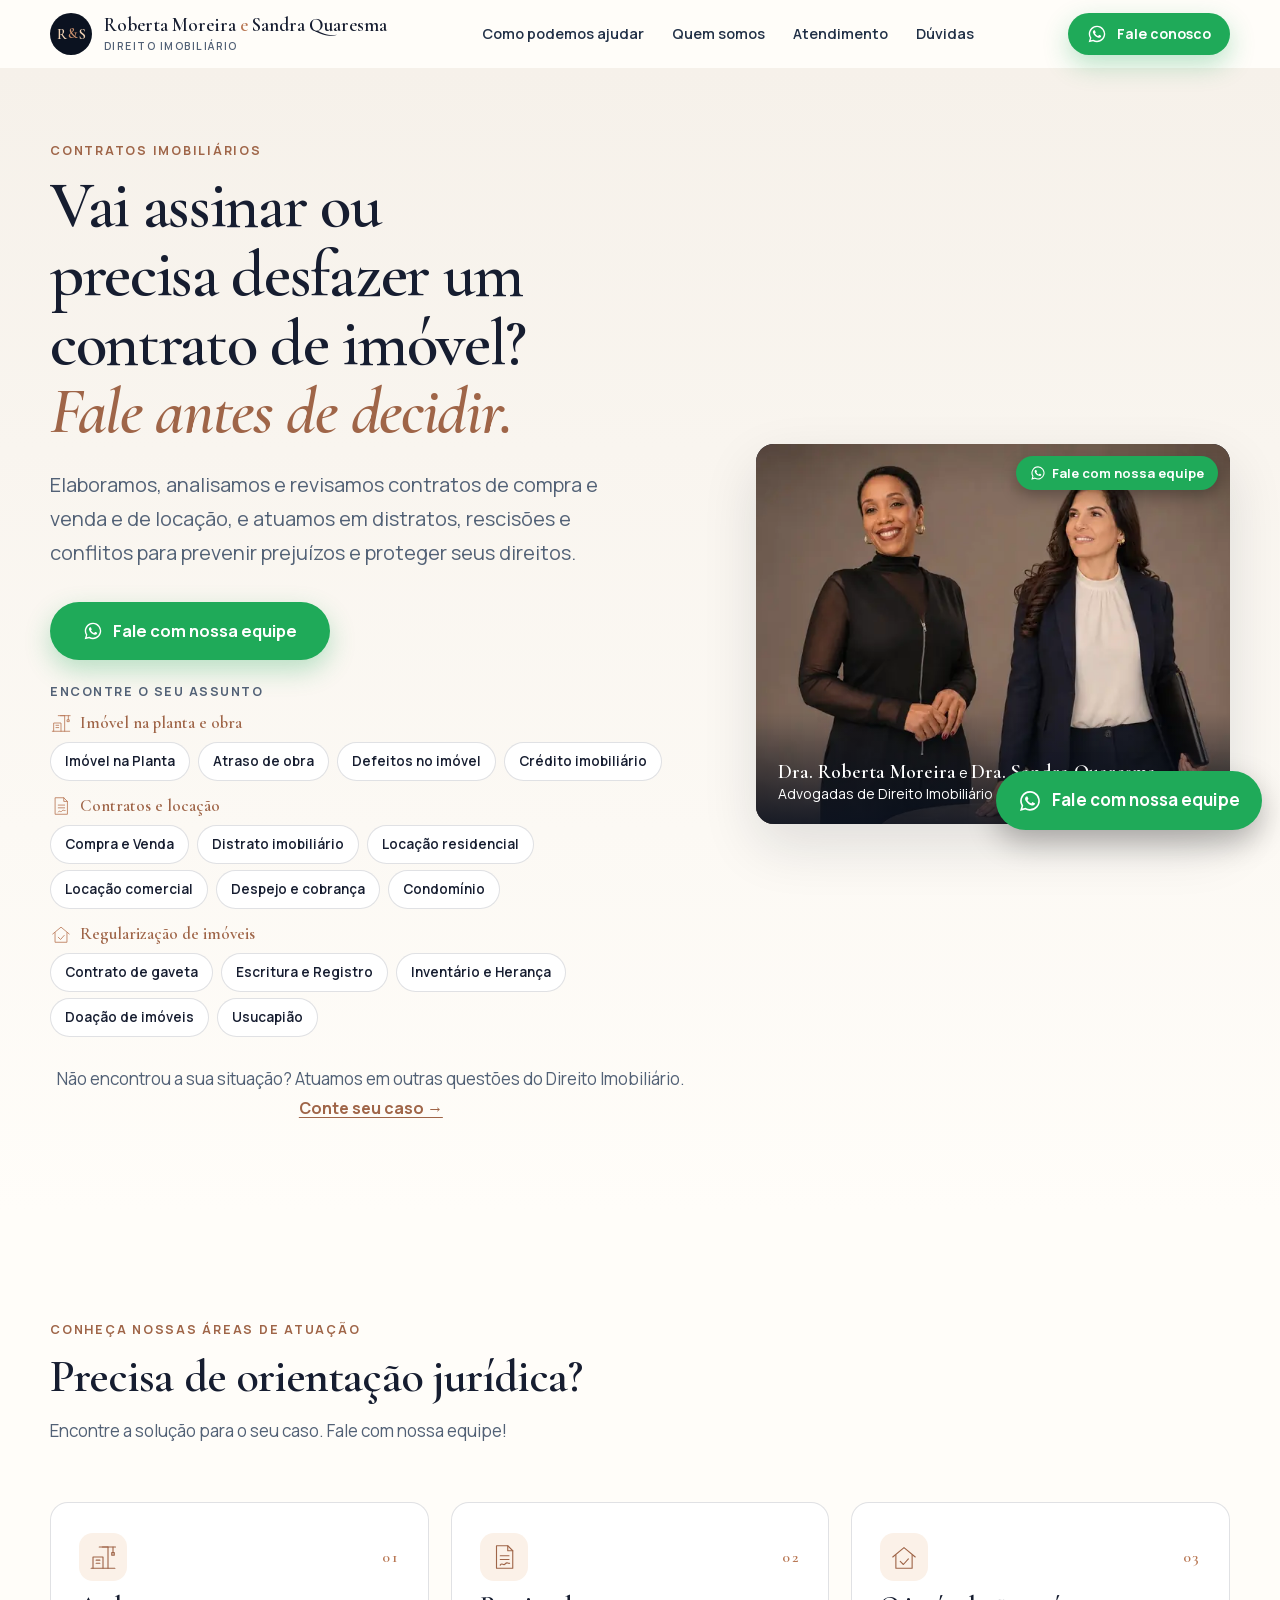
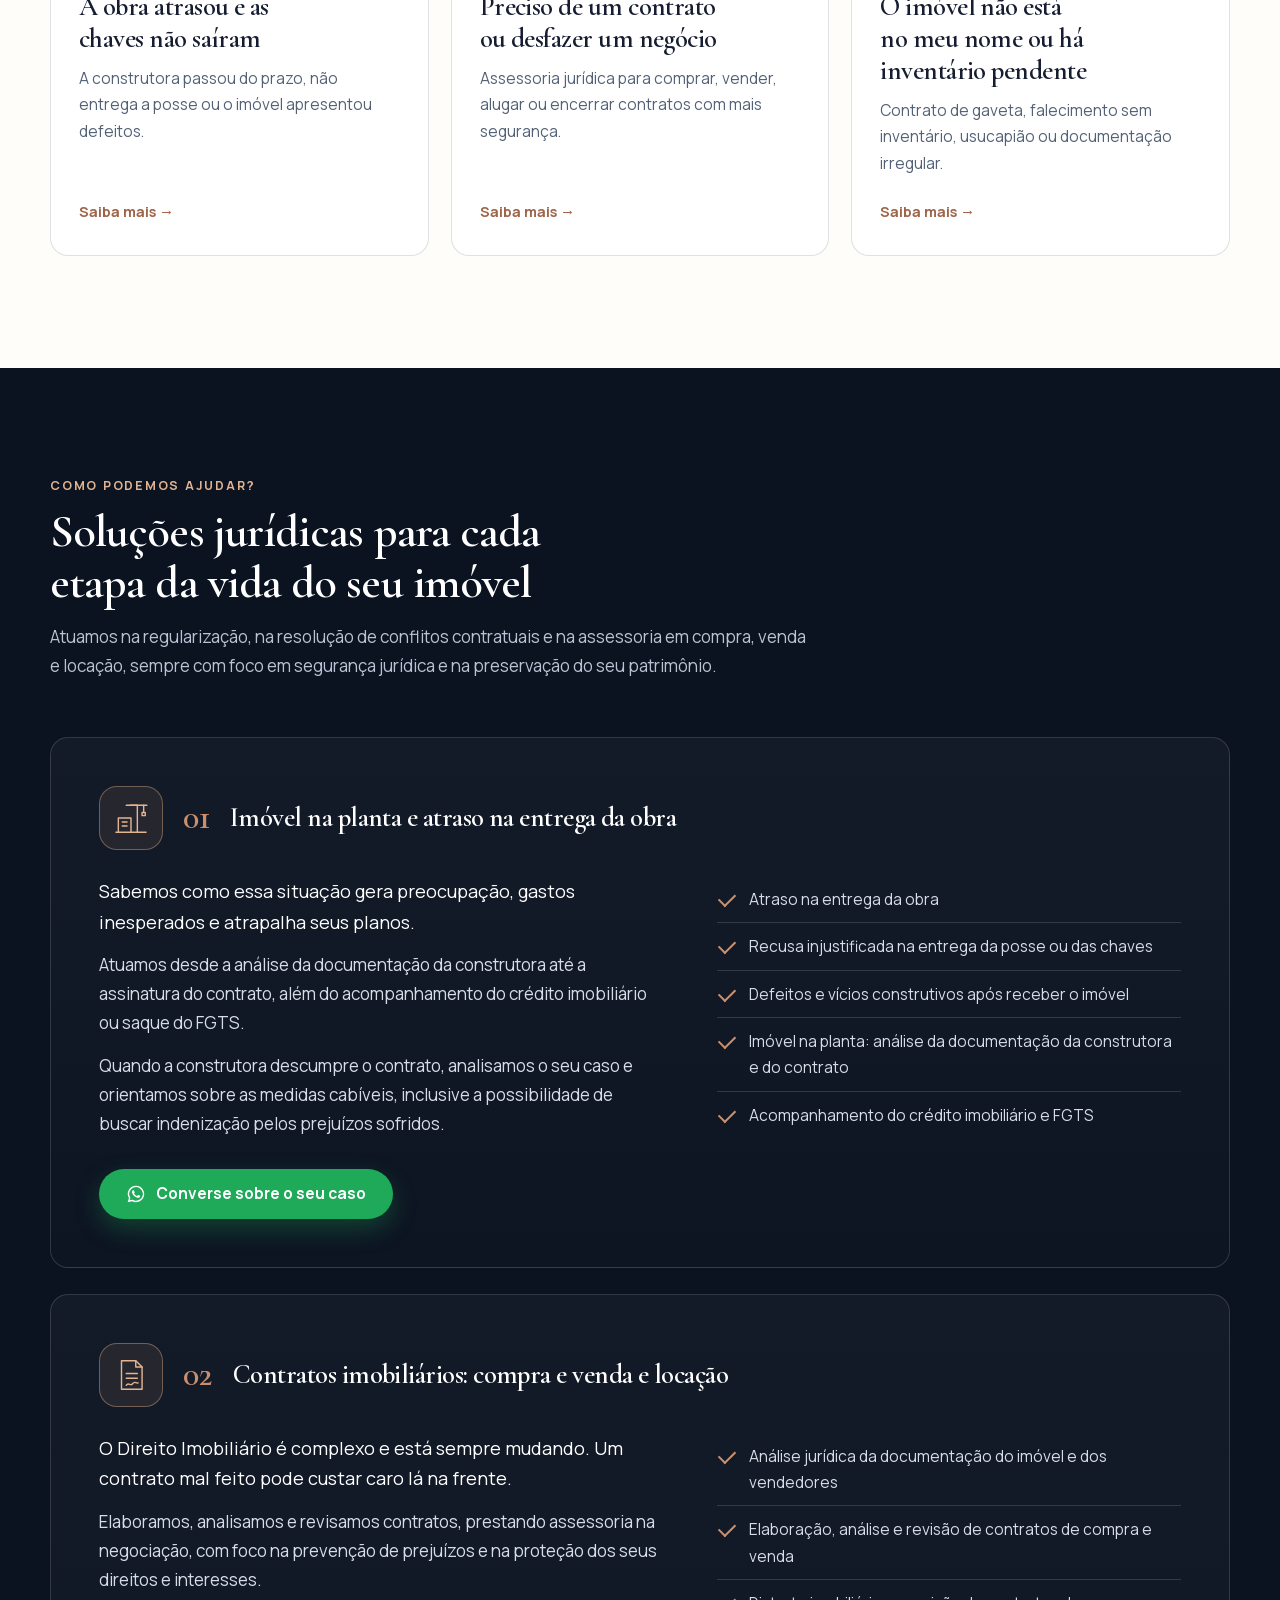
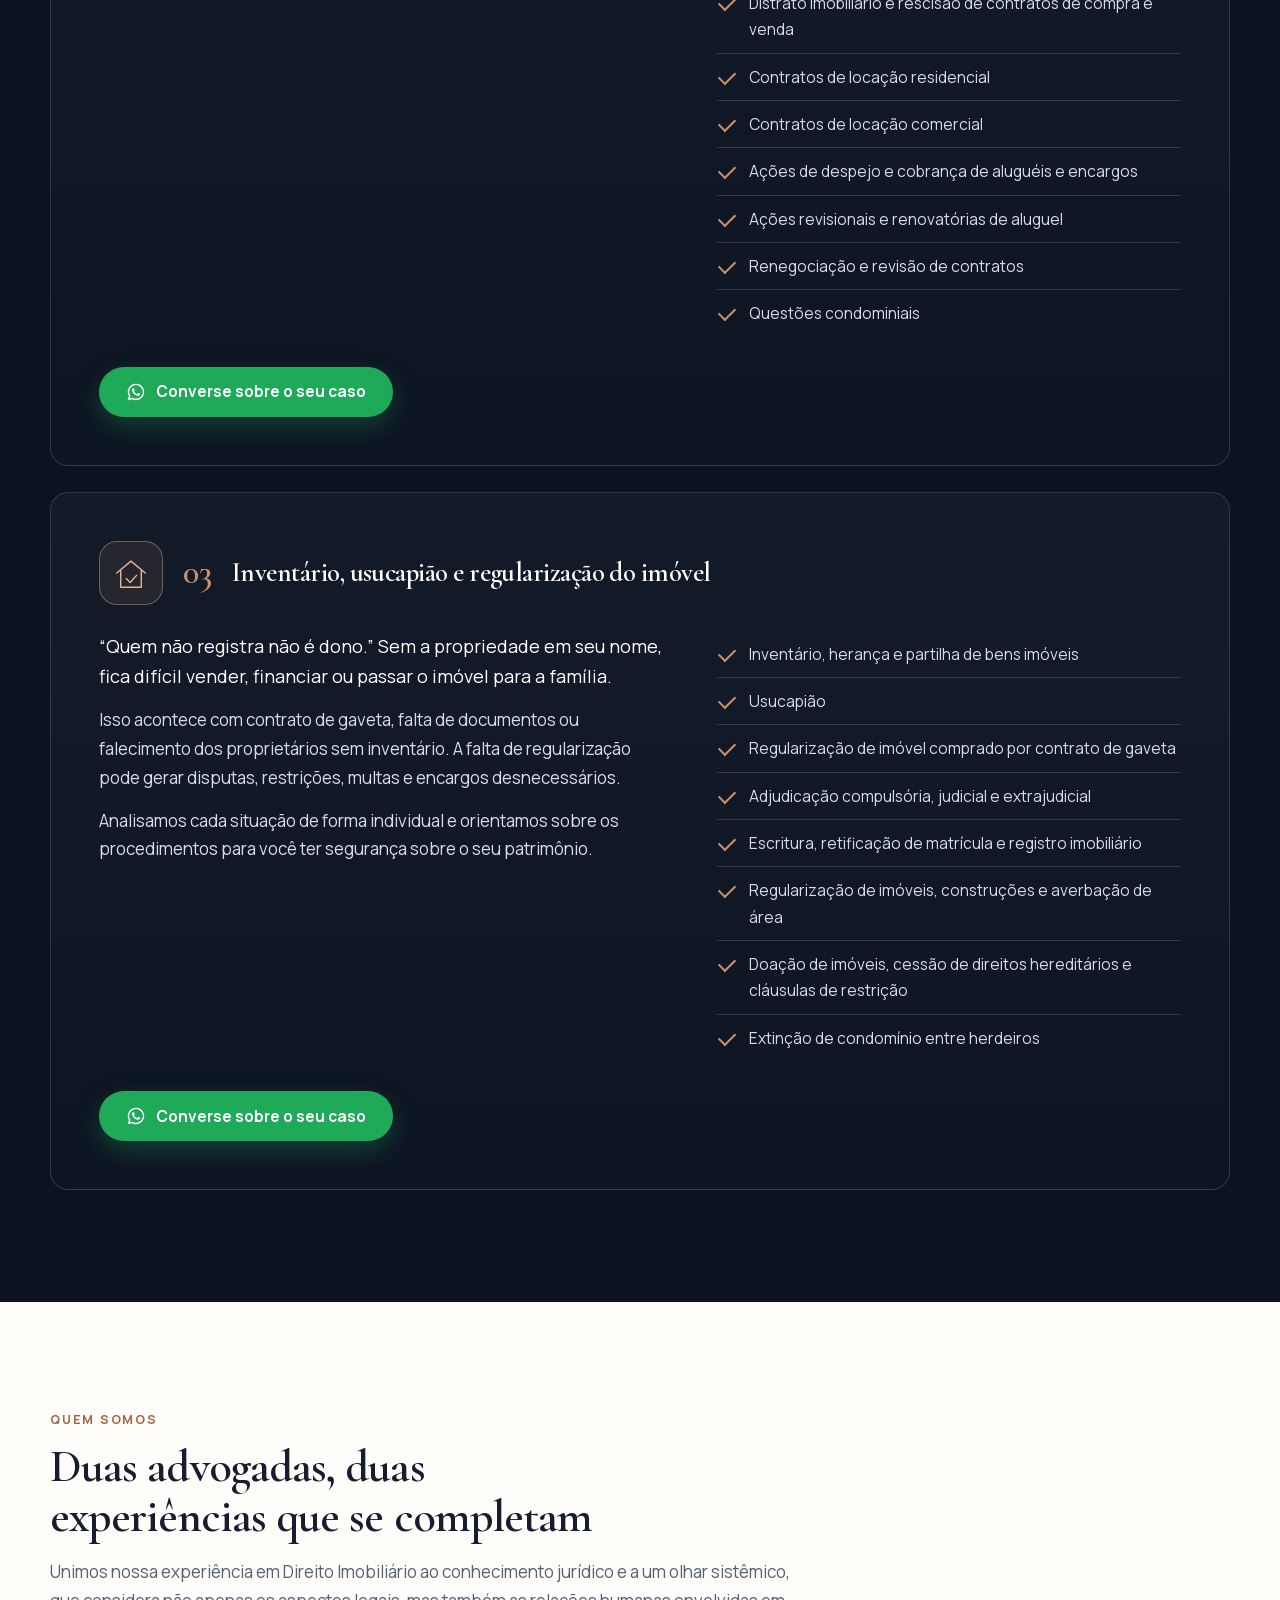
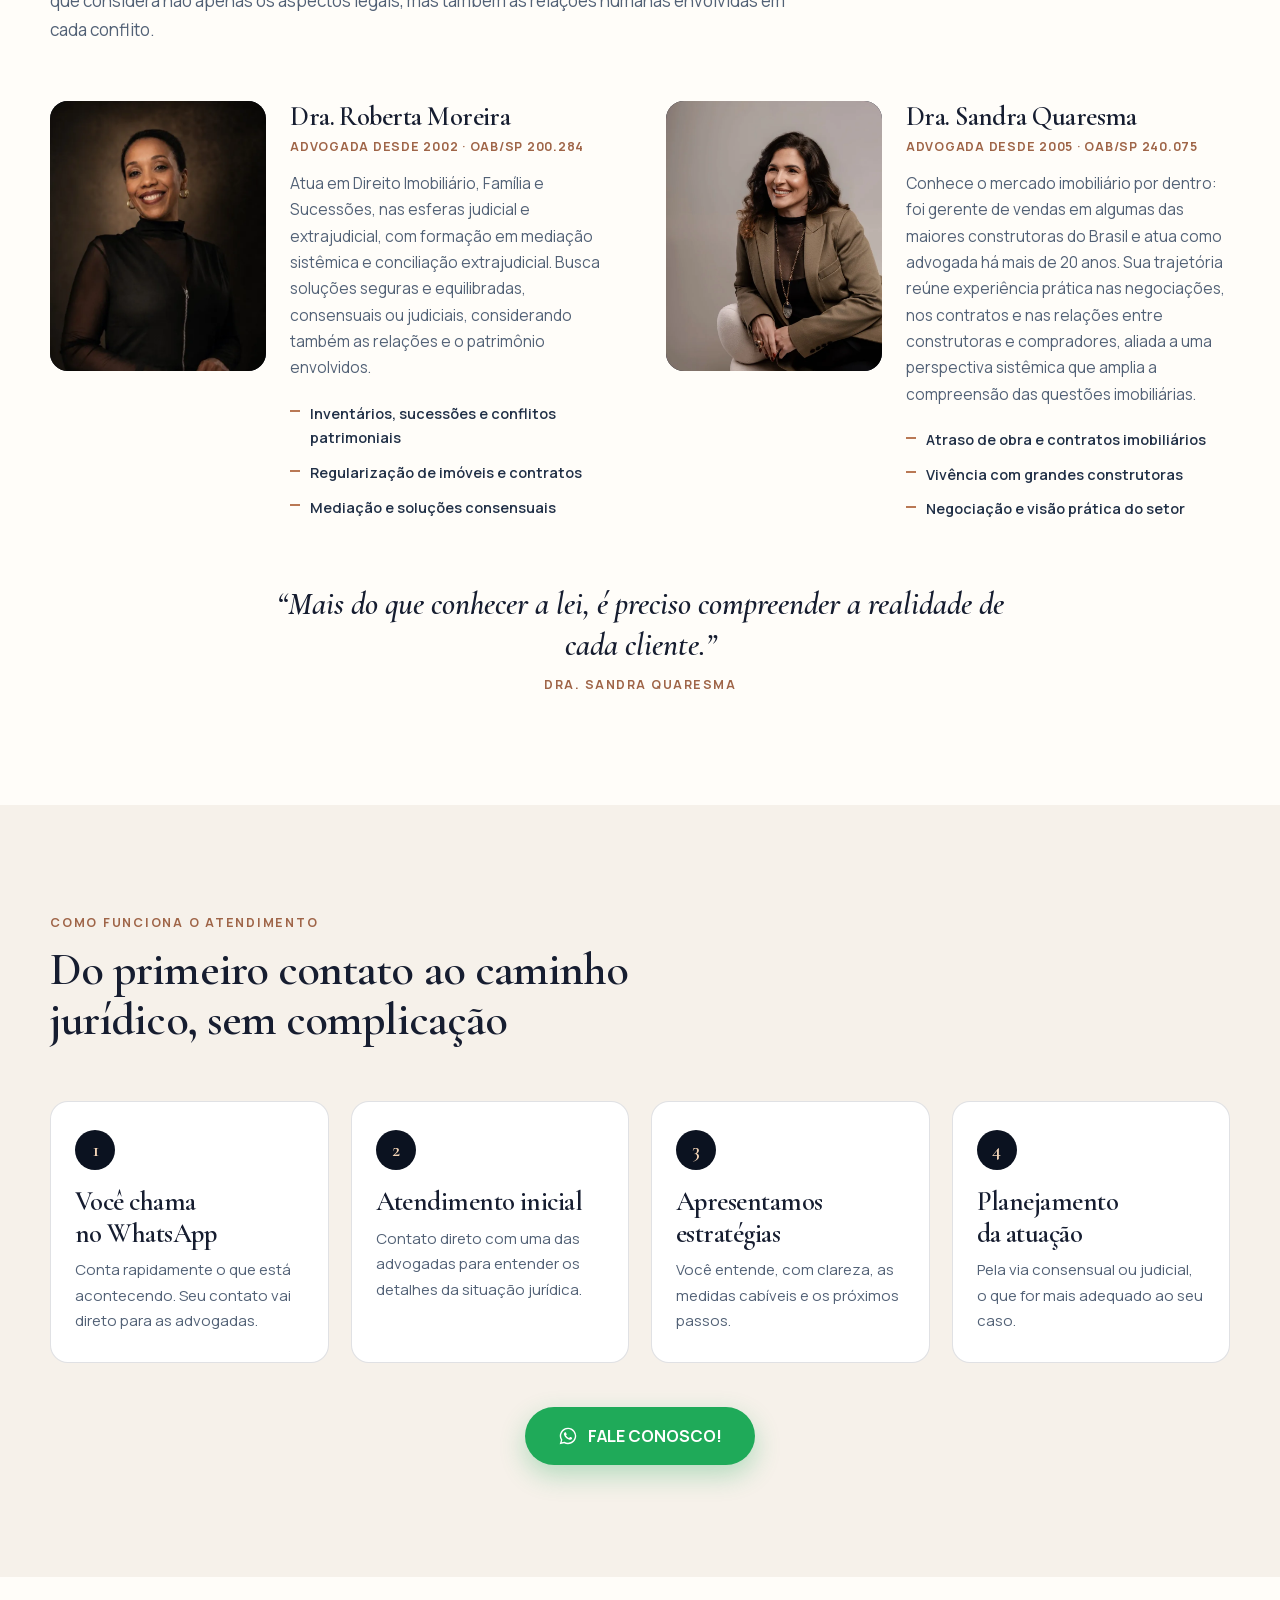
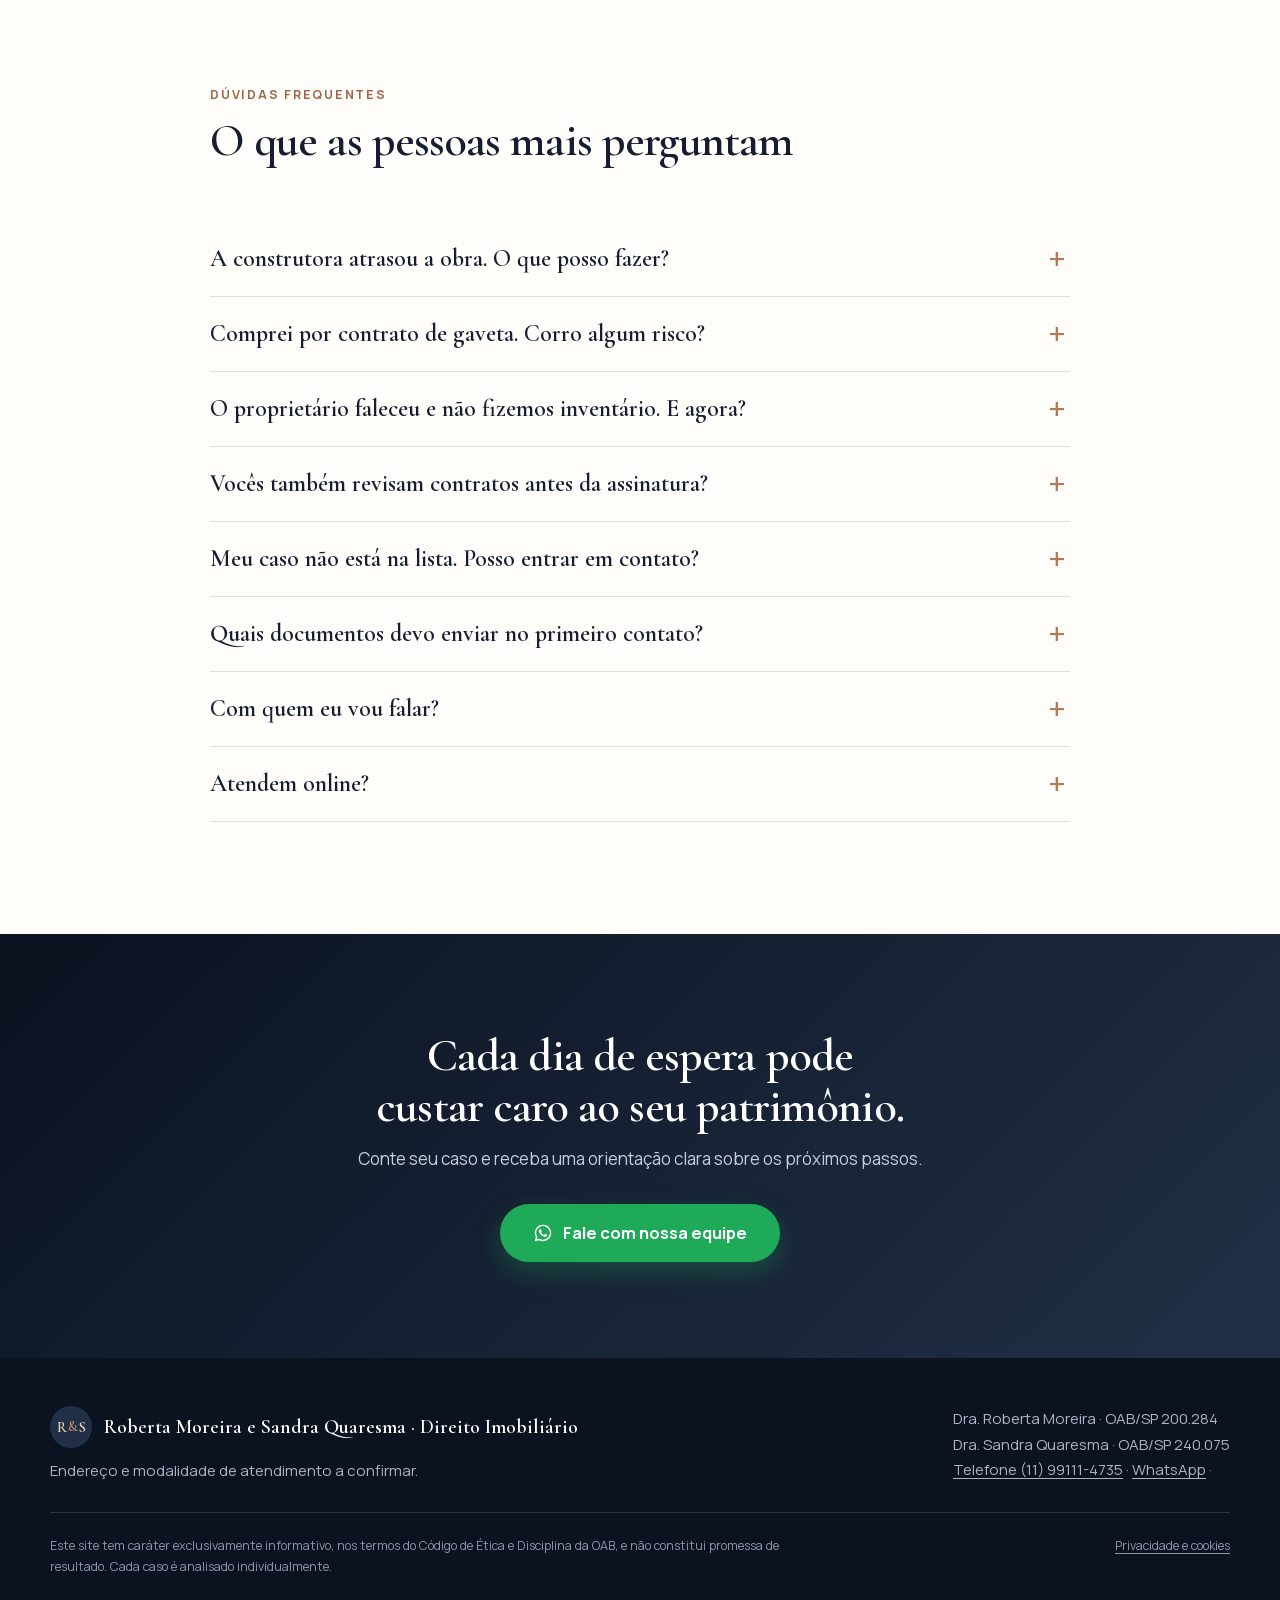
==== commit de77d426: "Foto da Sandra: usar a versão sentada (sandra-2.webp) na home e em todas as LPs, para manter a mesma" ====
--- a/tema-contratos.html
+++ b/tema-contratos.html
@@ -268,7 +268,7 @@
       </article>
 
       <article class="person">
-        <figure class="photo has-img" data-ratio="4/5"><img src="/assets/img/sandra.webp" width="800" height="1200" alt="Dra. Sandra Quaresma" loading="lazy" decoding="async"></figure>
+        <figure class="photo has-img" data-ratio="4/5"><img src="/assets/img/sandra-2.webp" width="800" height="1200" alt="Dra. Sandra Quaresma" loading="lazy" decoding="async"></figure>
         <div class="person__txt">
           <h3>Dra. Sandra Quaresma</h3>
           <p class="role">Advogada desde 2005 · OAB/SP 240.075</p>
